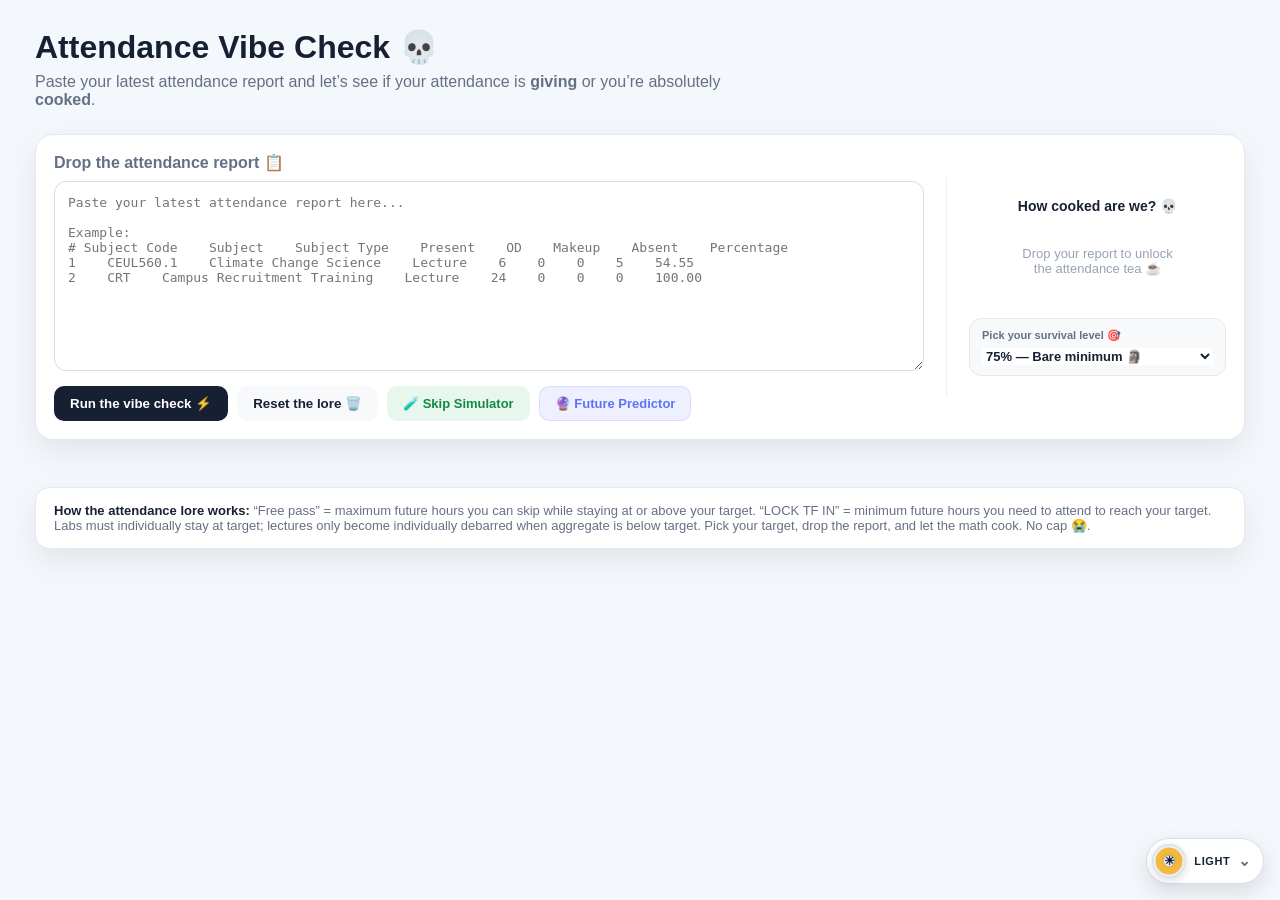
==== index.html @ 1cc97d79 "Change subject type from Lab to Lecture for CRT" ====
<!doctype html>
<html lang="en">
 <head>
  <meta charset="UTF-8">
  <meta name="viewport" content="width=device-width, initial-scale=1.0">
  <title>Attendance Vibe Check</title>
  <link rel="icon" type="image/png" href="icon-512.png">
  <link rel="apple-touch-icon" href="icon-512.png">
  <link rel="manifest" href="manifest.json">
  <meta name="theme-color" content="#f4f7fb">
  <script>!function(){try{var t=localStorage.getItem("attendanceVibeTheme");if(t==="night")t="dark";if(!["light","dark","iron-man","captain-america","thanos"].includes(t))t=null}catch(e){}document.documentElement.dataset.theme=t||((matchMedia&&matchMedia("(prefers-color-scheme: dark)").matches)?"dark":"light");document.documentElement.classList.add("theme-booting")}();</script>
  <style>
    *{box-sizing:border-box}
    body{
        margin:0;
        font-family:Inter,Segoe UI,Arial,sans-serif;
        background:#f4f7fb;
        color:#172033;
    }
    .container{max-width:1250px;margin:auto;padding:28px 20px 45px}
    .header{
        display:flex;justify-content:space-between;align-items:flex-end;
        gap:20px;margin-bottom:25px;flex-wrap:wrap
    }
    h1{margin:0;font-size:32px}
    .subtitle{margin:7px 0 0;color:#667085;max-width:720px}
    .summary{display:flex;gap:12px;flex-wrap:wrap}
    .stat{
        background:white;border:1px solid #e4e9f0;border-radius:14px;
        padding:13px 17px;min-width:145px;box-shadow:0 3px 12px rgba(16,24,40,.05)
    }
    .stat span{display:block;color:#667085;font-size:12px}
    .stat strong{font-size:21px}
    .input-panel{
        background:white;border:1px solid #e4e9f0;border-radius:18px;
        padding:18px;margin-bottom:22px;box-shadow:0 5px 18px rgba(16,24,40,.06)
    }
    .input-layout{
        display:grid;grid-template-columns:minmax(0,1fr) 280px;
        gap:22px;align-items:center
    }
    .aggregate{
        min-height:220px;display:flex;flex-direction:column;
        align-items:center;justify-content:center;border-left:1px solid #edf0f3;
        padding-left:22px
    }
    .aggregate-title{font-size:14px;font-weight:700;margin-bottom:12px}
    .aggregate-donut{
        width:145px;height:145px;border-radius:50%;position:relative;
        background:conic-gradient(#22a85a var(--aggregate-pct),#e9edf2 0);
        display:flex;align-items:center;justify-content:center
    }
    .aggregate-donut:after{
        content:"";position:absolute;inset:18px;background:white;border-radius:50%
    }
    .aggregate-value{position:relative;z-index:2;font-size:25px;font-weight:800}
    .aggregate-sub{margin-top:10px;color:#667085;font-size:12px;text-align:center}
    .aggregate-action{
        margin-top:12px;padding:10px 14px;border-radius:11px;
        text-align:center;font-size:13px;font-weight:700
    }
    .aggregate-action.safe{background:#e8f7ee;color:#138a45}
    .aggregate-action.danger{background:#fdecec;color:#c62828}
    .aggregate-empty{color:#98a2b3;font-size:13px;text-align:center;padding:20px}
    .target-box{width:100%;margin-top:12px;padding:10px 12px;background:#f7f9fb;border:1px solid #e4e9f0;border-radius:12px}
    .target-label{font-size:11px;color:#667085;font-weight:700;display:block;margin-bottom:5px}
    .target-select{width:100%;border:0;background:transparent;color:#172033;font:700 13px Inter,Segoe UI,Arial,sans-serif;outline:none;cursor:pointer}
    .custom-target{display:none;margin-top:7px;width:100%;padding:8px;border:1px solid #d7dde6;border-radius:8px}
    .roast{margin-top:10px;padding:10px 12px;border-radius:11px;background:#172033;color:white;font-size:12px;font-weight:700;line-height:1.35;text-align:center}
    .subject-roast{margin-top:8px;font-size:11px;color:#667085;line-height:1.3;min-height:29px}
 
    .input-panel label{display:block;margin-bottom:9px}
    textarea{
        width:100%;min-height:190px;resize:vertical;border:1px solid #d7dde6;
        border-radius:12px;padding:13px;font:13px Consolas,monospace;
        color:#172033;background:#fbfcfe;outline:none
    }
    textarea:focus{border-color:#6b8afd;box-shadow:0 0 0 3px rgba(107,138,253,.12)}
    .input-actions{display:flex;gap:9px;margin-top:11px}
    button{
        border:0;border-radius:10px;padding:10px 16px;background:#172033;
        color:white;font-weight:700;cursor:pointer
    }
    button:hover{opacity:.9}
    button.secondary{background:#eef1f5;color:#344054}
    .skip-link{
        display:inline-flex;align-items:center;justify-content:center;
        border-radius:10px;padding:10px 16px;background:#e8f7ee;color:#138a45;
        font-weight:700;text-decoration:none;font-size:13px
    }
    .skip-link:hover{background:#d9f1e3}
    .predictor-link{background:#eef0ff;color:#4c55a8}
    .predictor-link:hover{background:#e3e6ff}
    .error{color:#c62828;font-size:13px;margin-top:9px;display:none}
    .cards{
        display:grid;
        grid-template-columns:repeat(auto-fit,minmax(340px,1fr));
        gap:18px;
        align-items:stretch
    }
    .card{
        background:white;border:1px solid #e4e9f0;border-radius:18px;
        padding:20px;box-shadow:0 5px 18px rgba(16,24,40,.06);
        display:grid;
        grid-template-rows:150px 220px auto;
        min-height:425px;
        overflow:hidden
    }
    .top{
        display:grid;
        grid-template-columns:minmax(0,1fr) auto;
        align-items:start;
        gap:10px;
        min-width:0;
        overflow:hidden
    }
    .top > div:first-child{min-width:0}
    .code{font-size:12px;color:#667085;font-weight:700}
    .name{
        font-size:17px;font-weight:700;margin-top:4px;line-height:1.3;
        height:88px;
        overflow:hidden;
        display:-webkit-box;
        -webkit-line-clamp:4;
        -webkit-box-orient:vertical
    }
    .type{font-size:12px;color:#667085;margin-top:5px}
    .badge{
        letter-spacing:.1px;height:max-content;padding:6px 9px;border-radius:999px;
        font-size:12px;font-weight:700;white-space:nowrap
    }
    .safe{background:#e8f7ee;color:#138a45}
    .danger{background:#fdecec;color:#c62828}
    .chart-row{
        display:grid;
        grid-template-columns:140px minmax(0,1fr);
        align-items:center;
        gap:18px;
        margin:0;
        height:220px;
        border-top:1px solid #edf0f3;
        border-bottom:1px solid #edf0f3;
        overflow:hidden
    }
    .donut{
        width:136px;height:136px;border-radius:50%;
        position:relative;flex:none;
        background:conic-gradient(var(--chart-color) var(--pct),#e9edf2 0)
    }
    .donut:after{
        content:"";position:absolute;inset:16px;background:white;border-radius:50%
    }
    .donut-text{
        position:absolute;inset:0;
        display:flex;align-items:center;justify-content:center;
        z-index:2;
        font-size:17px;
        font-weight:800;
        white-space:nowrap;
        letter-spacing:-.4px;
        line-height:1
    }
    .metrics{
        min-width:0;
        width:100%
    }
    .metric{
        display:flex;
        justify-content:space-between;
        align-items:center;
        gap:8px;
        margin:8px 0;
        font-size:13px
    }
    .metric span{
        color:#667085;
        white-space:nowrap
    }
    .metric b{white-space:nowrap}
    .progress{
        height:8px;background:#edf0f3;border-radius:20px;
        overflow:hidden;margin-top:11px
    }
    .progress > div{height:100%;background:#22a85a;border-radius:20px}
    .danger-bar .progress > div{background:#e5484d}
    .subject-roast{
        margin-top:8px;font-size:11px;color:#667085;
        line-height:1.3;min-height:29px
    }
    .action{
        padding-top:15px;
        display:grid;grid-template-columns:1fr 1fr;gap:10px
    }
    .action-box{
        padding:11px;border-radius:12px;background:#f7f9fb;min-width:0;
        min-height:67px
    }
    .action-box small{
        display:block;color:#667085;font-size:11px;
        margin-bottom:4px;line-height:1.25
    }
    .action-box strong{font-size:16px}
    .miss{color:#138a45}.catch{color:#c62828}
    .legend{
        margin-top:25px;padding:15px 18px;background:white;border:1px solid #e4e9f0;
        border-radius:14px;color:#667085;font-size:13px
    }
    .legend b{color:#172033}
    @media(max-width:700px){
        .input-layout{grid-template-columns:1fr}
        .aggregate{border-left:0;border-top:1px solid #edf0f3;padding:18px 0 0}
    }
    @media(max-width:600px){
        .container{padding:20px 13px 35px}
        h1{font-size:26px}
        .summary{width:100%}.stat{flex:1;min-width:110px}
    }
 </style>
  <link rel="stylesheet" href="theme.css">
 </head>
 <body>
  <div class="container">
   <div class="header">
    <div>
     <h1>Attendance Vibe Check 💀</h1>
     <p class="subtitle">Paste your latest attendance report and let’s see if your attendance is <b>giving</b> or you’re absolutely <b>cooked</b>.</p>
    </div>
    <div class="summary" id="summary"></div>
   </div>
   <section class="input-panel">
    <div class="input-layout">
     <div>
      <label for="report"><b>Drop the attendance report 📋</b></label> <textarea id="report" placeholder="Paste your latest attendance report here...
 
Example:
# Subject Code    Subject    Subject Type    Present    OD    Makeup    Absent    Percentage
1    CEUL560.1    Climate Change Science    Lecture    6    0    0    5    54.55
2    CRT    Campus Recruitment Training    Lecture    24    0    0    0    100.00"></textarea>
      <div class="input-actions">
       <button onclick="parseReport()">Run the vibe check ⚡</button>
       <button class="secondary" onclick="clearReport()">Reset the lore 🗑️</button>
       <a href="skip_simulator.html" class="skip-link">🧪 Skip Simulator</a> <a href="future_predictor.html?v=3" class="skip-link predictor-link">🔮 Future Predictor</a>
      </div>
      <div id="error" class="error"></div>
     </div>
     <div class="aggregate">
      <div class="aggregate-title">How cooked are we? 💀</div>
      <div id="aggregateChart">
       <div class="aggregate-empty">
        Drop your report to unlock
        <br>
        the attendance tea ☕
       </div>
      </div>
      <div id="aggregateSub" class="aggregate-sub"></div>
      <div class="target-box">
       <span class="target-label">Pick your survival level 🎯</span> <select id="targetSelect" class="target-select" onchange="render()"> <option value="75">75% — Bare minimum 🗿</option> <option value="80">80% — Playing it safe 😮‍💨</option> <option value="85">85% — Attendance merchant</option> <option value="90">90% — Teacher's favourite 💀</option> <option value="95">95% — Touch grass bro</option> <option value="100">100% — Bro IS the timetable</option> <option value="custom">Custom — I'm built different</option> </select> <input id="customTarget" class="custom-target" type="number" min="1" max="100" step="0.5" placeholder="Custom target %" oninput="render()">
      </div>
      <div id="aggregateRoast"></div>
     </div>
    </div>
   </section>
   <div class="cards" id="cards"></div>
   <div class="legend">
    <b>How the attendance lore works:</b> “Free pass” = maximum future hours you can skip while staying at or above your target. “LOCK TF IN” = minimum future hours you need to attend to reach your target. Labs must individually stay at target; lectures only become individually debarred when aggregate is below target. Pick your target, drop the report, and let the math cook. No cap 😭.
   </div>
  </div>
  <script src="theme.js"></script>
  <script>
let subjects = [];
const savedTarget=localStorage.getItem("attendanceVibeTarget");
if(savedTarget){
    const targetSelect=document.getElementById("targetSelect");
    if(targetSelect){
        const option=[...targetSelect.options].find(o=>o.value===savedTarget);
        if(option) targetSelect.value=savedTarget;
    }
}
 
function parseReport(){
    const raw=document.getElementById("report").value.trim();
    const error=document.getElementById("error");
 
    if(!raw){
        error.textContent="Bro, paste the report first 😭";
        error.style.display="block";
        return;
    }
 
    const lines=raw.split(/\r?\n/).filter(line=>line.trim());
    const parsed=[];
 
    for(const line of lines){
        if(/subject code|percentage|attendance report/i.test(line)) continue;
 
        // Handles tabs, multiple spaces, and table text copied from a webpage.
        let parts=line.includes("\t")
            ? line.split("\t").map(x=>x.trim()).filter(Boolean)
            : line.split(/\s{2,}/).map(x=>x.trim()).filter(Boolean);
 
        // Fallback for reports copied with single spaces:
        // identify the numeric tail: Present, OD, Makeup, Absent, Percentage.
        const nums=line.match(/(\d+)\s+(\d+)\s+(\d+)\s+(\d+)\s+(\d+(?:\.\d+)?)(?:\s*)$/);
 
        if(nums){
            const idx=nums.index;
            const prefix=line.slice(0,idx).trim();
            const number=prefix.match(/^(\d+)\s+/);
            if(!number) continue;
 
            let fields=prefix.slice(number[0].length).trim().split(/\s{2,}/).filter(Boolean);
 
            // If spacing was lost, use known subject-code pattern to split.
            if(fields.length<3){
                const m=prefix.slice(number[0].length).match(/^(\S+)\s+(.+?)\s+(Lecture|Lab)\s*$/i);
                if(!m) continue;
                fields=[m[1],m[2],m[3]];
            }
 
            if(fields.length>=3){
                parsed.push({
                    code:fields[0],
                    name:fields[1],
                    type:fields[2],
                    present:Number(nums[1]),
                    od:Number(nums[2]),
                    makeup:Number(nums[3]),
                    absent:Number(nums[4])
                });
                continue;
            }
        }
 
        // Standard tab-separated row.
        if(parts.length>=8 && /^\d+$/.test(parts[0])){
            parsed.push({
                code:parts[1],
                name:parts[2],
                type:parts[3],
                present:Number(parts[4])||0,
                od:Number(parts[5])||0,
                makeup:Number(parts[6])||0,
                absent:Number(parts[7])||0
            });
        }
    }
 
    if(!parsed.length){
        error.textContent="Couldn’t read that report 💀. Paste the full table with Subject Code, Present, OD, Makeup, Absent and Percentage.";
        error.style.display="block";
        return;
    }
 
    subjects=parsed;
    error.style.display="none";
    localStorage.setItem("attendanceVibeSubjects",JSON.stringify(subjects));
    render();
}
 
function clearReport(){
    document.getElementById("report").value="";
    document.getElementById("error").style.display="none";
    subjects=[];
    document.getElementById("cards").innerHTML="";
    document.getElementById("summary").innerHTML="";
    document.getElementById("aggregateChart").innerHTML='<div class="aggregate-empty">Drop your report to unlock<br>the attendance tea ☕</div>';
    document.getElementById("aggregateSub").textContent="";
    document.getElementById("aggregateRoast").innerHTML="";
}
 
function getTarget(){
    const select=document.getElementById("targetSelect");
    if(!select) return 75;
    if(select.value==="custom"){
        const value=Number(document.getElementById("customTarget")?.value);
        return value>0&&value<=100?value:75;
    }
    return Number(select.value);
}
 
function isLab(s){return /lab/i.test(s.type);}
function isDebarred(s,overall){
    const pct=getStats(s).pct;
    const target=getTarget();
    return isLab(s) ? pct<target : (overall<target && pct<target);
}
function getStats(s){
    const attended=s.present+s.od+s.makeup;
    const total=s.present+s.od+s.absent;
    const pct=total?attended/total*100:0;
    const target=getTarget();
    const ratio=target/100;
 
    const canMiss=Math.max(0,Math.floor(attended/ratio-total+1e-9));
    const needAttend=pct>=target?0:Math.ceil((ratio*total-attended)/(1-ratio)-1e-9);
 
    return {attended,total,pct,canMiss,needAttend,target};
}
 
const ROASTS={
    perfect:[
        "WHO ARE YOU 😭 Bro IS the timetable.",
        "100%. Bro has apparently moved into the classroom 💀",
        "Attendance so clean it's suspicious 🗿",
        "Bro attends classes like rent is due 😭"
    ],
    excellent:[
        "Attendance looking illegally good 💀",
        "Bro is farming attendance. Don't get too confident 😮‍💨",
        "This is getting teacher's-favourite suspicious 👀",
        "Bro really said attendance comes first 😭"
    ],
    good:[
        "Attendance merchant spotted 🫡",
        "You're chilling. Don't fumble the bag 😮‍💨",
        "We got breathing room. Please don't waste it 💀",
        "Lowkey cooking. Keep it together 🗿"
    ],
    safe:[
        "Bare minimum secured 🗿 Don't test your luck.",
        "75% gang has entered the chat 😭",
        "Technically surviving. We take those 😮‍💨",
        "You're alive. That's what matters 💀"
    ],
    danger:[
        "LOCK. TF. IN. 🔒🫡 You're one bad week from cooked.",
        "Bro is walking the attendance tightrope 😭",
        "One more L and it's over 💀",
        "The 75% committee is watching you 👀"
    ],
    bad:[
        "Bro attends classes in spirit only 💀",
        "At this point you're on a long-distance relationship with the classroom 😭",
        "Attendance has officially entered the danger zone 🚨",
        "Academic comeback loading... maybe 🫠"
    ],
    cooked:[
        "This attendance has LEFT THE CHAT 😭",
        "Bro is collecting absences like achievements 💀",
        "The classroom hasn't seen you in ages 😭",
        "Attendance status: cooked beyond repair 🫠"
    ]
};
 
function randomFrom(list){
    return list[Math.floor(Math.random()*list.length)];
}
 
function getRoast(pct,target,overall,lab=false){
    if(lab && pct<target) return randomFrom([
        "LAB SHORTAGE ALERT 🚨 You're actually cooked.",
        "Bro the lab attendance police are outside 💀",
        "Lab below target = instant academic jump scare 😭"
    ]);
    if(overall<target && pct<target) return randomFrom([
        "Aggregate is cooked, and this subject is caught in the crossfire 💀",
        "Overall below target. This subject is NOT getting a free pass 😭",
        "The aggregate said no and took this subject down with it 🫠"
    ]);
    if(pct>=100) return randomFrom(ROASTS.perfect);
    if(pct>=95) return randomFrom(ROASTS.excellent);
    if(pct>=85) return randomFrom(ROASTS.good);
    if(pct>=target) return randomFrom(ROASTS.safe);
    if(pct>=70) return randomFrom(ROASTS.danger);
    if(pct>=60) return randomFrom(ROASTS.bad);
    return randomFrom(ROASTS.cooked);
}
 
function subjectRoast(s,pct){
    const name=s.name.toLowerCase();
    if(pct>=100){
        if(name.includes("machine learning")) return randomFrom([
            "Machine learned how to attend 😭",
            "Bro trained the attendance model to 100% 💀"
        ]);
        if(name.includes("algorithm")||name.includes("daa")) return randomFrom([
            "Solved attendance before solving DAA 🗿",
            "Algorithm for attendance: show up. Bro mastered it 😭"
        ]);
        if(name.includes("devops")) return randomFrom([
            "Attendance deployed successfully 🚀",
            "CI/CD pipeline for showing up is undefeated 💀"
        ]);
        return randomFrom([
            "Bro lives in the classroom 💀",
            "Perfect attendance. Who even are you 😭"
        ]);
    }
    if(pct<60){
        if(name.includes("climate")) return randomFrom([
            "Climate changed. Your attendance did too 💀",
            "The climate is changing and so is your eligibility 😭"
        ]);
        return randomFrom([
            "Bro is attending this subject through telepathy 😭",
            "This subject has forgotten what you look like 💀"
        ]);
    }
    if(pct<75) return randomFrom([
        "The 75% committee is looking for you 👀",
        "Bro is speedrunning the shortage list 💀",
        "LOCK IN BEFORE THE ERP LOCKS YOU OUT 😭"
    ]);
    return randomFrom([
        "We're surviving. Barely, but we're surviving 😮‍💨",
        "Still alive. Don't get brave now 💀",
        "Attendance is giving 'one more absence and we're done' 😭"
    ]);
}
 
function card(s,overall){
    const x=getStats(s),target=x.target,lab=isLab(s);
    const debarred=isDebarred(s,overall),below=x.pct<target;
 
    let badge=debarred?"DEBARRED 💀":(below&&!lab?"Below target, still safe 😮‍💨":"W • You're chilling 😮‍💨");
 
    return `
    <article class="card ${debarred?"danger-bar":""}">
        <div class="top">
            <div><div class="code">${s.code}</div><div class="name">${s.name}</div><div class="type">${s.type}</div></div>
            <div class="badge ${debarred?"danger":"safe"}">${badge}</div>
        </div>
        <div class="chart-row">
            <div class="donut" style="--pct:${Math.min(x.pct,100)}%;--chart-color:${debarred?"#e5484d":"#22a85a"}">
                <div class="donut-text">${x.pct.toFixed(2)}%</div>
            </div>
            <div class="metrics">
                <div class="metric"><span>Actually showed up</span><b>${x.attended} hr</b></div>
                <div class="metric"><span>Bro was NOT there</span><b>${s.absent} hr</b></div>
                <div class="metric"><span>Total hours</span><b>${x.total} hr</b></div>
                <div class="progress"><div style="width:${Math.min(x.pct,100)}%"></div></div>
                <div class="subject-roast">${getRoast(x.pct,target,overall,lab)}</div>
            </div>
        </div>
        <div class="action">
            ${x.pct>=target?`
            <div class="action-box"><small>Free passes 🗿💦</small><strong class="miss">${x.canMiss} ${x.canMiss===1?"hour":"hours"}</strong></div>
            <div class="action-box"><small>${lab?"Lab target":"Target"}: ${target}%</small><strong class="miss">${(x.pct-target).toFixed(2)}%</strong></div>
            `:`
            <div class="action-box"><small>${lab||overall<target?"LOCK TF IN 🔒🫡":"Below target, but safe 😮‍💨"}</small>
            <strong class="${lab||overall<target?"catch":"miss"}">${lab||overall<target?x.needAttend+" "+(x.needAttend===1?"hour":"hours"):"No mandatory recovery"}</strong></div>
            <div class="action-box"><small>${lab?"Lab rule 🚨":"Aggregate rule"}</small><strong class="${debarred?"catch":"miss"}">${debarred?"DEBARRED":"Not debarred"}</strong></div>
            `}
        </div>
    </article>`;
}
 
function render(){
    const select=document.getElementById("targetSelect"),custom=document.getElementById("customTarget");
    if(select&&custom) custom.style.display=select.value==="custom"?"block":"none";
    if(!subjects.length){
        document.getElementById("cards").innerHTML="";
        document.getElementById("summary").innerHTML="";
        document.getElementById("aggregateChart").innerHTML='<div class="aggregate-empty">Drop your report to unlock<br>the attendance tea ☕</div>';
        document.getElementById("aggregateSub").textContent="";
        document.getElementById("aggregateRoast").innerHTML="";
        return;
    }
 
    const totalAttended=subjects.reduce((a,s)=>a+getStats(s).attended,0);
    const totalHours=subjects.reduce((a,s)=>a+getStats(s).total,0);
    const overall=totalHours?totalAttended/totalHours*100:0;
    const target=getTarget();
 
    document.getElementById("cards").innerHTML=subjects.map(s=>card(s,overall)).join("");
 
    const color=overall>=target?"#22a85a":"#e5484d";
    document.getElementById("aggregateChart").innerHTML=`<div class="aggregate-donut" style="--aggregate-pct:${Math.min(overall,100)}%;background:conic-gradient(${color} var(--aggregate-pct),#e9edf2 0)"><div class="aggregate-value">${overall.toFixed(2)}%</div></div>`;
    document.getElementById("aggregateSub").textContent=`${totalAttended} / ${totalHours} hours attended · target ${target}%`;
 
    const ratio=target/100;
    const need=overall<target?Math.ceil((ratio*totalHours-totalAttended)/(1-ratio)-1e-9):0;
    const canMiss=overall>=target?Math.max(0,Math.floor(totalAttended/ratio-totalHours+1e-9)):0;
    document.getElementById("aggregateRoast").innerHTML=`<div class="roast">${getRoast(overall,target,overall,false)}</div><div class="aggregate-action ${overall>=target?"safe":"danger"}">${overall>=target?`Free pass unlocked 🗿💦 — you can miss <b>${canMiss} ${canMiss===1?"hour":"hours"}</b> and stay ${target}%+`:`LOCK TF IN 🔒🫡 — attend <b>${need} ${need===1?"hour":"hours"}</b> to hit ${target}%`}</div>`;
 
    const safeSubjects=subjects.filter(s=>!isDebarred(s,overall)).length;
    document.getElementById("summary").innerHTML=`<div class="stat"><span>How cooked are we?</span><strong>${overall.toFixed(2)}%</strong></div><div class="stat"><span>Subjects safe</span><strong>${safeSubjects}/${subjects.length}</strong></div><div class="stat"><span>Total hours</span><strong>${totalHours}</strong></div>`;
 
    localStorage.setItem("attendanceVibeSubjects",JSON.stringify(subjects));
    localStorage.setItem("attendanceVibeTarget",String(target));
}
 
render();
</script>
 </body>
</html>
---- theme.css ----
/* Theme tokens and visual overrides. The page-specific CSS remains responsible for layout. */
:root {
  --avc-bg: #f4f7fb;
  --avc-surface: #ffffff;
  --avc-surface-alt: #f7f9fb;
  --avc-text: #172033;
  --avc-muted: #667085;
  --avc-faint: #98a2b3;
  --avc-border: #e4e9f0;
  --avc-border-strong: #d7dde6;
  --avc-line: #edf0f3;
  --avc-primary: #172033;
  --avc-accent: #5b75f6;
  --avc-accent-soft: #eef0ff;
  --avc-safe: #138a45;
  --avc-safe-bg: #e8f7ee;
  --avc-danger: #c62828;
  --avc-danger-bg: #fdecec;
  --avc-warning: #956b00;
  --avc-warning-bg: #fff5d9;
  --avc-track: #e9edf2;
  --avc-shadow: 0 12px 32px rgba(16, 24, 40, 0.08);
  --avc-glow: rgba(91, 117, 246, 0.16);
}
html[data-theme="dark"] {
  --avc-bg: #0b1020;
  --avc-surface: #121a2b;
  --avc-surface-alt: #182237;
  --avc-text: #ecf3ff;
  --avc-muted: #aebbd1;
  --avc-faint: #7f8ba0;
  --avc-border: #28364e;
  --avc-border-strong: #3a4a64;
  --avc-line: #243149;
  --avc-primary: #dbe8ff;
  --avc-accent: #83a8ff;
  --avc-accent-soft: #1b2a4a;
  --avc-safe: #62d997;
  --avc-safe-bg: #133b2a;
  --avc-danger: #ff9298;
  --avc-danger-bg: #481f29;
  --avc-warning: #ffd37b;
  --avc-warning-bg: #493915;
  --avc-track: #2a3750;
  --avc-shadow: 0 18px 44px rgba(0, 0, 0, 0.28);
  --avc-glow: rgba(131, 168, 255, 0.22);
  --avc-decor: rgba(131, 168, 255, 0.1);
}
html[data-theme="iron-man"] {
  --avc-bg: #0c1116;
  --avc-surface: #151c22;
  --avc-surface-alt: #1e272e;
  --avc-text: #f2f5f6;
  --avc-muted: #a7b2b9;
  --avc-faint: #738089;
  --avc-border: #3b454b;
  --avc-border-strong: #667177;
  --avc-line: #2b353b;
  --avc-primary: #d93834;
  --avc-accent: #58ddf5;
  --avc-accent-soft: #172f39;
  --avc-safe: #74e5b8;
  --avc-safe-bg: #123d35;
  --avc-danger: #ff928c;
  --avc-danger-bg: #512526;
  --avc-warning: #f4c46a;
  --avc-warning-bg: #493817;
  --avc-track: #344147;
  --avc-shadow:
    0 16px 38px rgba(0, 0, 0, 0.42), 0 0 0 1px rgba(88, 221, 245, 0.05);
  --avc-glow: rgba(88, 221, 245, 0.28);
  --avc-decor: rgba(88, 221, 245, 0.13);
}
html[data-theme="spider-man"] {
  --avc-bg: #07152c;
  --avc-surface: #0e213f;
  --avc-surface-alt: #142d52;
  --avc-text: #f4f8ff;
  --avc-muted: #b3c5e0;
  --avc-faint: #7893b8;
  --avc-border: #2b5081;
  --avc-border-strong: #4b76ac;
  --avc-line: #24456f;
  --avc-primary: #d7283f;
  --avc-accent: #38a8ff;
  --avc-accent-soft: #152f58;
  --avc-safe: #70dfb0;
  --avc-safe-bg: #123f3a;
  --avc-danger: #ff9ca8;
  --avc-danger-bg: #542331;
  --avc-warning: #ffd376;
  --avc-warning-bg: #51401c;
  --avc-track: #294c78;
  --avc-shadow: 0 15px 36px rgba(0, 4, 18, 0.46);
  --avc-glow: rgba(56, 168, 255, 0.29);
  --avc-decor: rgba(215, 40, 63, 0.16);
}
html[data-theme="hulk"] {
  --avc-bg: #16121d;
  --avc-surface: #24202c;
  --avc-surface-alt: #312a3b;
  --avc-text: #f5f7ef;
  --avc-muted: #c4cbb8;
  --avc-faint: #8b967d;
  --avc-border: #596142;
  --avc-border-strong: #82905c;
  --avc-line: #414936;
  --avc-primary: #9de23c;
  --avc-accent: #c566f1;
  --avc-accent-soft: #303d20;
  --avc-safe: #b8eb5d;
  --avc-safe-bg: #2c4720;
  --avc-danger: #ff9cb1;
  --avc-danger-bg: #572938;
  --avc-warning: #ffd168;
  --avc-warning-bg: #55411d;
  --avc-track: #4a5338;
  --avc-shadow: 0 19px 0 rgba(5, 6, 4, 0.24), 0 25px 45px rgba(0, 0, 0, 0.43);
  --avc-glow: rgba(157, 226, 60, 0.3);
  --avc-decor: rgba(157, 226, 60, 0.12);
}
html[data-theme="thor"] {
  --avc-bg: #08162f;
  --avc-surface: #10264a;
  --avc-surface-alt: #18345f;
  --avc-text: #eff8ff;
  --avc-muted: #b1c9e5;
  --avc-faint: #7899c2;
  --avc-border: #426a9e;
  --avc-border-strong: #7199cd;
  --avc-line: #315988;
  --avc-primary: #d6e3ef;
  --avc-accent: #63c9ff;
  --avc-accent-soft: #173b6c;
  --avc-safe: #78e8cd;
  --avc-safe-bg: #104844;
  --avc-danger: #ff9fb2;
  --avc-danger-bg: #522840;
  --avc-warning: #f7d572;
  --avc-warning-bg: #51431d;
  --avc-track: #345c8c;
  --avc-shadow:
    0 15px 40px rgba(0, 9, 27, 0.46), 0 0 22px rgba(99, 201, 255, 0.08);
  --avc-glow: rgba(99, 201, 255, 0.34);
  --avc-decor: rgba(143, 205, 255, 0.14);
}
html[data-theme="captain-america"] {
  --cap-red: #d01025;
  --cap-red-dark: #8b0000;
  --cap-white: #e6e8ed;
  --cap-navy: #0d1b3a;
  --cap-navy-dark: #050b1a;
  --cap-silver: #c0c0c0;
  --cap-silver-light: #f8f9fa;
  --cap-energy: #00f0ff;
  --avc-bg: var(--cap-navy-dark);
  --avc-surface: #112940;
  --avc-surface-alt: #193753;
  --avc-text: #f5f8fb;
  --avc-muted: #b6c7d7;
  --avc-faint: #8198ac;
  --avc-border: #426582;
  --avc-border-strong: #6e91ad;
  --avc-line: #365873;
  --avc-primary: var(--cap-red);
  --avc-accent: var(--cap-energy);
  --avc-accent-soft: #243f5a;
  --avc-safe: #7ad9ba;
  --avc-safe-bg: #153f3a;
  --avc-danger: #ff9ba3;
  --avc-danger-bg: #552832;
  --avc-warning: #f4cf70;
  --avc-warning-bg: #51431e;
  --avc-track: #3b607d;
  --avc-shadow: 0 16px 38px rgba(0, 0, 0, 0.4);
  --avc-glow: rgba(0, 240, 255, 0.22);
  --avc-decor: rgba(208, 16, 37, 0.14);
}
html[data-theme="thanos"] {
  --avc-bg: #110d1c;
  --avc-surface: #211734;
  --avc-surface-alt: #302248;
  --avc-text: #fbf4ff;
  --avc-muted: #d2bee5;
  --avc-faint: #a18ab9;
  --avc-border: #674a86;
  --avc-border-strong: #9270b5;
  --avc-line: #51376f;
  --avc-primary: #c79a3e;
  --avc-accent: #ba71f4;
  --avc-accent-soft: #3b2457;
  --avc-safe: #8be2c4;
  --avc-safe-bg: #19463e;
  --avc-danger: #ff9ec6;
  --avc-danger-bg: #59223f;
  --avc-warning: #f3d86f;
  --avc-warning-bg: #54441a;
  --avc-track: #5a4177;
  --avc-shadow:
    0 20px 52px rgba(0, 0, 0, 0.52), 0 0 30px rgba(186, 113, 244, 0.1);
  --avc-glow: rgba(186, 113, 244, 0.34);
  --avc-decor: rgba(199, 154, 62, 0.14);
}
/* =========================================================
   THANOS — COSMIC DESIGN TOKENS
   ========================================================= */

html[data-theme="thanos"] {
  --thanos-space: #07050e;
  --thanos-violet: #1a0b2e;
  --thanos-purple: #3b1566;
  --thanos-gold: #c5a059;

  --thanos-power: #a020f0;
  --thanos-blue: #00bfff;
  --thanos-red: #ff2400;
  --thanos-yellow: #ffd700;
  --thanos-green: #00ff7f;
  --thanos-orange: #ff7f00;

  --thanos-white: #ffffff;
  --thanos-glow: rgba(186, 113, 244, 0.35);
  --thanos-gold-glow: rgba(197, 160, 89, 0.28);
}
html[data-theme="ultron"] {
  --avc-bg: #111316;
  --avc-surface: #1a1e22;
  --avc-surface-alt: #252b30;
  --avc-text: #eef1f2;
  --avc-muted: #bdc6c8;
  --avc-faint: #849093;
  --avc-border: #4b5659;
  --avc-border-strong: #778286;
  --avc-line: #364044;
  --avc-primary: #b72e36;
  --avc-accent: #cdd4d5;
  --avc-accent-soft: #30393d;
  --avc-safe: #8fd6bb;
  --avc-safe-bg: #193a32;
  --avc-danger: #ff9ea2;
  --avc-danger-bg: #54282c;
  --avc-warning: #e5ca78;
  --avc-warning-bg: #4a4122;
  --avc-track: #424c50;
  --avc-shadow: 0 17px 42px rgba(0, 0, 0, 0.52);
  --avc-glow: rgba(183, 46, 54, 0.32);
  --avc-decor: rgba(205, 212, 213, 0.09);
}

html,
body {
  min-height: 100%;
}
body {
  background: var(--avc-bg) !important;
  color: var(--avc-text) !important;
  transition:
    background-color 0.28s ease,
    color 0.22s ease;
}
.panel,
.input-panel,
.card,
.stat,
.legend {
  background: var(--avc-surface) !important;
  border-color: var(--avc-border) !important;
  box-shadow: var(--avc-shadow) !important;
}
.stat,
.action-box,
.target-box,
.holiday-box {
  background: var(--avc-surface-alt) !important;
  border-color: var(--avc-border) !important;
}
.subtitle,
.back,
.code,
.type,
.metric span,
.detail,
.note,
label,
.section-sub,
.legend,
.aggregate-sub,
.subject-roast,
.stat span,
.stat small,
.action-box small,
.target-label,
.selected-date span:last-child {
  color: var(--avc-muted) !important;
}
.weekdays div,
.footer-note,
.aggregate-empty,
.empty {
  color: var(--avc-faint) !important;
}
textarea,
select,
input,
.month-buttons button,
.day,
.calendar .day {
  background: var(--avc-surface) !important;
  color: var(--avc-text) !important;
  border-color: var(--avc-border-strong) !important;
}
textarea:focus,
select:focus,
input:focus {
  border-color: var(--avc-accent) !important;
  box-shadow: 0 0 0 3px var(--avc-glow) !important;
}
.input-actions button:not(.secondary),
.panel > button:not(.theme-toggle),
.run {
  background: var(--avc-primary) !important;
  color: var(--avc-surface) !important;
}
button.secondary {
  background: var(--avc-surface-alt) !important;
  color: var(--avc-text) !important;
}
.skip-link {
  background: var(--avc-safe-bg) !important;
  color: var(--avc-safe) !important;
}
.predictor-link {
  background: var(--avc-accent-soft) !important;
  color: var(--avc-accent) !important;
}
.safe,
.result.safe,
.aggregate-action.safe,
.badge.safe {
  background: var(--avc-safe-bg) !important;
  color: var(--avc-safe) !important;
}
.danger,
.result.danger,
.aggregate-action.danger,
.badge.danger {
  background: var(--avc-danger-bg) !important;
  color: var(--avc-danger) !important;
}
.warn {
  background: var(--avc-warning-bg) !important;
  color: var(--avc-warning) !important;
}
.roast {
  background: var(--avc-primary) !important;
  color: var(--avc-surface) !important;
}
.donut:after,
.aggregate-donut:after {
  background: var(--avc-surface) !important;
}
.progress {
  background: var(--avc-track) !important;
}
.chart-row,
.selected-date {
  border-color: var(--avc-line) !important;
}
.calendar .day.disabled,
.day.disabled {
  background: var(--avc-surface-alt) !important;
  color: var(--avc-faint) !important;
}
.calendar .day.disabled span {
  color: var(--avc-faint) !important;
}
.calendar .day.holiday {
  background: var(--avc-warning-bg) !important;
  color: var(--avc-warning) !important;
  border-color: var(--avc-warning) !important;
}
.calendar .day.holiday span {
  color: var(--avc-warning) !important;
}
.calendar .day.exam,
.day.exam {
  background: var(--avc-danger-bg) !important;
  color: var(--avc-danger) !important;
  border-color: var(--avc-danger) !important;
}
.calendar .day.exam span {
  color: var(--avc-danger) !important;
}
.calendar .day.selected,
.calendar .day.selected span,
.day.selected {
  background: var(--avc-primary) !important;
  color: var(--avc-surface) !important;
  border-color: var(--avc-primary) !important;
}

.theme-control {
  position: fixed;
  z-index: 20;
  right: max(16px, env(safe-area-inset-right));
  bottom: max(16px, env(safe-area-inset-bottom));
  font-family:
    Inter,
    Segoe UI,
    Arial,
    sans-serif;
}
.theme-toggle {
  --energy-x: 50%;
  --energy-y: 50%;
  appearance: none;
  display: flex;
  align-items: center;
  gap: 8px;
  min-height: 46px;
  padding: 5px 11px 5px 5px;
  border: 1px solid color-mix(in srgb, var(--avc-accent) 45%, var(--avc-border));
  border-radius: 999px;
  background:
    radial-gradient(
      90px circle at var(--energy-x) var(--energy-y),
      var(--avc-glow),
      transparent 68%
    ),
    color-mix(in srgb, var(--avc-surface) 90%, transparent);
  color: var(--avc-text);
  box-shadow:
    0 14px 34px rgba(0, 0, 0, 0.18),
    0 1px 0 rgba(255, 255, 255, 0.12) inset,
    0 0 0 1px var(--avc-glow);
  backdrop-filter: blur(18px) saturate(1.25);
  -webkit-backdrop-filter: blur(18px) saturate(1.25);
  cursor: pointer;
  font:
    750 11px/1 Inter,
    Segoe UI,
    Arial,
    sans-serif;
  letter-spacing: 0.055em;
  text-transform: uppercase;
  transition:
    transform 0.22s cubic-bezier(0.2, 0.8, 0.2, 1),
    box-shadow 0.22s ease,
    background-color 0.28s ease;
}
.theme-toggle:hover {
  transform: translateY(-2px) scale(1.015);
  box-shadow:
    0 17px 38px rgba(0, 0, 0, 0.22),
    0 0 23px var(--avc-glow);
}
.theme-toggle:active {
  transform: translateY(0) scale(0.97);
}
.theme-toggle[aria-expanded="true"] .theme-toggle__chevron {
  transform: rotate(180deg);
}
.theme-toggle:focus-visible,
.theme-option:focus-visible {
  outline: 2px solid var(--avc-accent);
  outline-offset: 3px;
}
.theme-toggle__core {
  display: grid;
  place-items: center;
  width: 34px;
  height: 34px;
  border-radius: 50%;
  background:
    radial-gradient(
      circle,
      #fff 0 8%,
      var(--avc-accent) 10% 17%,
      transparent 19% 30%,
      var(--avc-accent) 32% 36%,
      transparent 38%
    ),
    var(--avc-primary);
  color: var(--avc-text);
  box-shadow:
    0 0 16px var(--avc-glow),
    0 0 0 1px color-mix(in srgb, var(--avc-accent) 65%, transparent) inset;
}
.theme-toggle__icon {
  font-size: 12px;
  filter: drop-shadow(0 0 3px var(--avc-accent));
  animation: theme-icon-in 0.32s cubic-bezier(0.2, 0.9, 0.2, 1);
}
.theme-toggle__chevron {
  color: var(--avc-muted);
  font-size: 15px;
  line-height: 0;
  transition: transform 0.22s ease;
}
.theme-menu {
  position: absolute;
  right: 0;
  bottom: calc(100% + 12px);
  width: 236px;
  padding: 8px;
  border: 1px solid color-mix(in srgb, var(--avc-border) 82%, var(--avc-accent));
  border-radius: 18px;
  background: color-mix(in srgb, var(--avc-surface) 91%, transparent);
  box-shadow:
    0 22px 52px rgba(0, 0, 0, 0.25),
    0 1px 0 rgba(255, 255, 255, 0.1) inset;
  backdrop-filter: blur(22px) saturate(1.3);
  -webkit-backdrop-filter: blur(22px) saturate(1.3);
  transform-origin: bottom right;
  animation: theme-menu-in 0.2s cubic-bezier(0.2, 0.8, 0.2, 1);
}
.theme-menu[hidden] {
  display: none;
}
.theme-menu__heading {
  padding: 6px 8px 9px;
  color: var(--avc-text);
  font:
    800 11px/1.2 Inter,
    Segoe UI,
    Arial,
    sans-serif;
  letter-spacing: 0.06em;
  text-transform: uppercase;
}
.theme-menu__heading small {
  display: block;
  margin-top: 4px;
  color: var(--avc-muted);
  font-size: 10px;
  font-weight: 600;
  letter-spacing: 0;
  text-transform: none;
}
.theme-option {
  display: flex;
  align-items: center;
  gap: 10px;
  width: 100%;
  padding: 8px;
  border: 0;
  border-radius: 12px;
  background: transparent;
  color: var(--avc-muted);
  cursor: pointer;
  text-align: left;
  font:
    750 12px Inter,
    Segoe UI,
    Arial,
    sans-serif;
  transition:
    background-color 0.16s ease,
    transform 0.16s ease,
    color 0.16s ease;
}
.theme-option:hover {
  background: var(--avc-accent-soft);
  color: var(--avc-text);
  transform: translateX(-2px);
}
.theme-option[aria-checked="true"] {
  background: color-mix(in srgb, var(--avc-accent-soft) 82%, transparent);
  color: var(--avc-text);
}
.theme-option__preview {
  position: relative;
  flex: 0 0 28px;
  width: 28px;
  height: 28px;
  overflow: hidden;
  border: 1px solid rgba(255, 255, 255, 0.28);
  border-radius: 9px;
  box-shadow: 0 3px 9px rgba(0, 0, 0, 0.18) inset;
}
.theme-option__preview i {
  position: absolute;
  width: 15px;
  height: 15px;
  right: -4px;
  bottom: -4px;
  border-radius: 50%;
  background: rgba(255, 255, 255, 0.66);
}
.theme-option__preview--light {
  background: linear-gradient(135deg, #f8fbff 52%, #5b75f6 53%);
}
.theme-option__label {
  flex: 1;
}
.theme-option__label small {
  display: block;
  margin-top: 2px;
  color: var(--avc-muted);
  font-size: 10px;
  font-weight: 600;
}
.theme-option__check {
  opacity: 0;
  color: var(--avc-accent);
  font-size: 13px;
  transform: scale(0.7);
  transition:
    opacity 0.16s ease,
    transform 0.16s ease;
}
.theme-option[aria-checked="true"] .theme-option__check {
  opacity: 1;
  transform: scale(1);
}
.theme-sweep {
  position: fixed;
  z-index: 19;
  left: 0;
  top: 0;
  width: 100vw;
  height: 100vh;
  pointer-events: none;
  clip-path: circle(0 at var(--sweep-x) var(--sweep-y));
  animation: theme-sweep 0.48s cubic-bezier(0.2, 0.75, 0.2, 1) both;
}
.theme-control,
.theme-menu {
  isolation: isolate;
}
@keyframes theme-menu-in {
  from {
    opacity: 0;
    transform: translateY(8px) scale(0.96);
  }
  to {
    opacity: 1;
    transform: none;
  }
}
@keyframes theme-icon-in {
  from {
    opacity: 0;
    transform: rotate(-45deg) scale(0.55);
  }
  to {
    opacity: 1;
    transform: none;
  }
}
@keyframes theme-sweep {
  to {
    clip-path: circle(150vmax at var(--sweep-x) var(--sweep-y));
    opacity: 0;
  }
}

/* MCU universes: same layout, distinctly different environmental systems. */
html[data-theme]:not([data-theme="light"]) body {
  background:
    radial-gradient(900px 520px at 92% -10%, var(--avc-decor), transparent 62%),
    radial-gradient(720px 450px at -12% 104%, var(--avc-glow), transparent 70%),
    var(--avc-bg) !important;
}
html[data-theme]:not([data-theme="light"]) body::before {
  content: "";
  position: fixed;
  z-index: 0;
  inset: 0;
  pointer-events: none;
  opacity: 0.78;
  background-image:
    linear-gradient(
      90deg,
      transparent 49.5%,
      var(--avc-decor) 50%,
      transparent 50.5%
    ),
    linear-gradient(
      0deg,
      transparent 49.5%,
      var(--avc-decor) 50%,
      transparent 50.5%
    );
  background-size: 72px 72px;
  mask-image: linear-gradient(to bottom, black, transparent 72%);
}
html[data-theme]:not([data-theme="light"]) .container {
  position: relative;
  z-index: 1;
}
html[data-theme]:not([data-theme="light"]) .panel,
html[data-theme]:not([data-theme="light"]) .input-panel,
html[data-theme]:not([data-theme="light"]) .card {
  background-image: linear-gradient(
    135deg,
    rgba(255, 255, 255, 0.055),
    transparent 28%
  );
}
html[data-theme]:not([data-theme="light"]) .aggregate-donut,
html[data-theme]:not([data-theme="light"]) .donut {
  filter: drop-shadow(0 0 9px var(--avc-glow));
}
html[data-theme]:not([data-theme="light"]) .progress > div {
  background: linear-gradient(
    90deg,
    var(--avc-primary),
    var(--avc-accent)
  ) !important;
}
html[data-theme]:not([data-theme="light"]) .skip-link,
.predictor-link {
  box-shadow: 0 0 0 1px var(--avc-glow) inset;
}

html[data-theme="iron-man"] body::before {
  background-image:
    linear-gradient(
      90deg,
      transparent 49%,
      rgba(88, 221, 245, 0.13) 50%,
      transparent 51%
    ),
    linear-gradient(
      0deg,
      transparent 49%,
      rgba(217, 56, 52, 0.1) 50%,
      transparent 51%
    );
  background-size: 48px 48px;
  opacity: 0.65;
}
html[data-theme="iron-man"] .panel,
html[data-theme="iron-man"] .input-panel,
html[data-theme="iron-man"] .card {
  border-radius: 7px !important;
  border-color: #536169 !important;
  clip-path: polygon(
    0 0,
    calc(100% - 12px) 0,
    100% 12px,
    100% 100%,
    12px 100%,
    0 calc(100% - 12px)
  );
  box-shadow:
    var(--avc-shadow),
    inset 0 1px 0 rgba(88, 221, 245, 0.13) !important;
}
html[data-theme="iron-man"] .panel,
html[data-theme="iron-man"] .input-panel,
html[data-theme="iron-man"] .card {
  position: relative;
}
html[data-theme="iron-man"] .panel::before,
html[data-theme="iron-man"] .input-panel::before,
html[data-theme="iron-man"] .card::before {
  content: "STARK // ACTIVE";
  display: block;
  position: absolute;
  top: 8px;
  right: 14px;
  color: rgba(88, 221, 245, 0.46);
  font: 700 7px/1 monospace;
  letter-spacing: 0.12em;
  pointer-events: none;
}
html[data-theme="iron-man"] .input-actions button:not(.secondary),
html[data-theme="iron-man"] .panel > button,
html[data-theme="iron-man"] .run {
  background: linear-gradient(135deg, #c3282c, #e06043) !important;
  box-shadow:
    0 0 0 1px rgba(88, 221, 245, 0.32) inset,
    0 0 18px rgba(217, 56, 52, 0.2);
}
html[data-theme="iron-man"] .theme-toggle__core {
  animation: reactor-pulse 2.4s ease-in-out infinite;
}

html[data-theme="spider-man"] body::before {
  background-image:
    repeating-linear-gradient(
      28deg,
      transparent 0 28px,
      rgba(56, 168, 255, 0.14) 29px 30px,
      transparent 31px 58px
    ),
    repeating-linear-gradient(
      -28deg,
      transparent 0 28px,
      rgba(215, 40, 63, 0.12) 29px 30px,
      transparent 31px 58px
    );
  background-size: 92px 92px;
  opacity: 0.52;
}
html[data-theme="spider-man"] .panel,
html[data-theme="spider-man"] .input-panel,
html[data-theme="spider-man"] .card {
  border-color: rgba(73, 118, 172, 0.88) !important;
  box-shadow:
    var(--avc-shadow),
    inset 0 1px 0 rgba(56, 168, 255, 0.16) !important;
}
html[data-theme="spider-man"] .card:hover,
html[data-theme="spider-man"] .skip-link:hover,
html[data-theme="spider-man"] .predictor-link:hover {
  transform: translateY(-3px) rotate(-0.25deg);
  transition: transform 0.2s cubic-bezier(0.2, 0.95, 0.25, 1);
}
html[data-theme="spider-man"] .theme-toggle__core {
  box-shadow:
    0 0 0 2px var(--avc-primary),
    0 0 16px var(--avc-glow);
}

html[data-theme="hulk"] body::before {
  background-image:
    radial-gradient(
      circle at 20% 20%,
      rgba(157, 226, 60, 0.22) 0 1px,
      transparent 2px
    ),
    linear-gradient(
      130deg,
      transparent 48%,
      rgba(197, 102, 241, 0.12) 49%,
      transparent 51%
    );
  background-size:
    24px 24px,
    88px 88px;
  opacity: 0.58;
}
html[data-theme="hulk"] .panel,
html[data-theme="hulk"] .input-panel,
html[data-theme="hulk"] .card {
  border-width: 2px !important;
  border-radius: 10px !important;
  box-shadow:
    var(--avc-shadow),
    inset 0 1px rgba(157, 226, 60, 0.2) !important;
}
html[data-theme="hulk"] .input-actions button:not(.secondary),
html[data-theme="hulk"] .panel > button,
html[data-theme="hulk"] .run {
  color: #17200d !important;
  background: linear-gradient(135deg, #b8f256, #78c62c) !important;
  font-weight: 900 !important;
}
html[data-theme="hulk"] .theme-toggle:active,
html[data-theme="hulk"] button:active {
  transform: translateY(2px) scale(0.96);
}
html[data-theme="hulk"] .theme-toggle__core {
  animation: gamma-pulse 1.9s ease-in-out infinite;
}

html[data-theme="thor"] body::before {
  background-image:
    linear-gradient(
      112deg,
      transparent 45%,
      rgba(99, 201, 255, 0.32) 49%,
      transparent 51%
    ),
    linear-gradient(
      67deg,
      transparent 46%,
      rgba(214, 227, 239, 0.16) 49%,
      transparent 52%
    );
  background-size:
    170px 170px,
    230px 230px;
  opacity: 0.5;
}
html[data-theme="thor"] .panel,
html[data-theme="thor"] .input-panel,
html[data-theme="thor"] .card {
  border-color: rgba(113, 153, 205, 0.83) !important;
  box-shadow:
    var(--avc-shadow),
    0 0 15px rgba(99, 201, 255, 0.1),
    inset 0 1px rgba(214, 227, 239, 0.18) !important;
}
html[data-theme="thor"] .card:hover,
html[data-theme="thor"] .panel:hover {
  border-color: var(--avc-accent) !important;
  box-shadow:
    var(--avc-shadow),
    0 0 22px var(--avc-glow) !important;
}
.theme-sweep--lightning {
  background: linear-gradient(
    110deg,
    transparent 43%,
    #dff7ff 48%,
    #63c9ff 50%,
    transparent 54%
  ) !important;
  animation-duration: 0.36s;
}

html[data-theme="captain-america"] body::before {
  background-image: repeating-radial-gradient(
    circle at 88% 12%,
    transparent 0 23px,
    rgba(217, 237, 248, 0.12) 24px 26px,
    transparent 27px 44px
  );
  background-size: 210px 210px;
  opacity: 0.68;
}
html[data-theme="captain-america"] .panel,
html[data-theme="captain-america"] .input-panel,
html[data-theme="captain-america"] .card {
  border-color: rgba(110, 145, 173, 0.88) !important;
  box-shadow:
    var(--avc-shadow),
    inset 0 0 0 1px rgba(217, 237, 248, 0.08) !important;
}
html[data-theme="captain-america"] .badge,
html[data-theme="captain-america"] .stat {
  border-radius: 999px !important;
}
.theme-sweep--shield {
  background: repeating-radial-gradient(
    circle at var(--sweep-x) var(--sweep-y),
    #c92f3a 0 22px,
    #e7f4fa 23px 35px,
    #163957 36px 51px
  ) !important;
}

/* Captain tactical asset integration: structural, selective, and scoped to this one theme. */
html[data-theme="captain-america"] .header {
  position: relative;
  padding: 5px 96px 14px 17px;
  border-bottom: 1px solid rgba(192, 192, 192, 0.34);
  background: linear-gradient(90deg, rgba(13, 27, 58, 0.7), transparent);
}
html[data-theme="captain-america"] .header::before {
  content: "TACTICAL // ATTENDANCE COMMAND";
  position: absolute;
  left: 18px;
  bottom: 4px;
  color: rgba(0, 240, 255, 0.68);
  font:
    700 8px/1 ui-monospace,
    SFMono-Regular,
    Consolas,
    monospace;
  letter-spacing: 0.15em;
}
html[data-theme="captain-america"] .header::after {
  content: "";
  position: absolute;
  width: 82px;
  height: 82px;
  right: 4px;
  top: -3px;
  background: url("assets/themes/captain/master-shield.svg") center/contain
    no-repeat;
  filter: drop-shadow(0 8px 12px rgba(0, 0, 0, 0.34));
  opacity: 0.96;
  pointer-events: none;
}
html[data-theme="captain-america"] .input-panel,
html[data-theme="captain-america"] .panel {
  position: relative;
  overflow: hidden;
}
html[data-theme="captain-america"] .input-panel::after,
html[data-theme="captain-america"] .panel:first-of-type::after {
  content: "";
  position: absolute;
  width: 34px;
  height: 34px;
  top: 0;
  left: 0;
  background: url("assets/themes/captain/ui-bracket.svg") left top/contain
    no-repeat;
  opacity: 0.78;
  pointer-events: none;
}
html[data-theme="captain-america"] .input-panel:focus-within::after,
html[data-theme="captain-america"] .panel:focus-within::after {
  background-image: url("assets/themes/captain/ui-bracket-active.svg");
  opacity: 1;
}
html[data-theme="captain-america"] h1,
html[data-theme="captain-america"] .section-title {
  text-shadow: 0 1px 0 rgba(248, 249, 250, 0.18);
}
html[data-theme="captain-america"] h1::after,
html[data-theme="captain-america"] .section-title::after {
  content: "";
  display: block;
  width: 54px;
  height: 3px;
  margin-top: 8px;
  background: linear-gradient(
    90deg,
    var(--cap-red),
    var(--cap-silver-light),
    var(--cap-energy)
  );
  clip-path: polygon(0 0, 100% 0, 92% 100%, 0 100%);
}
html[data-theme="captain-america"] .input-actions button:not(.secondary),
html[data-theme="captain-america"] .panel > button:not(.theme-toggle),
html[data-theme="captain-america"] .run {
  position: relative;
  overflow: hidden;
  border: 1px solid rgba(248, 249, 250, 0.48) !important;
  border-radius: 5px !important;
  background: linear-gradient(135deg, #b30c20, #e22c41 56%, #8b0000) !important;
  box-shadow:
    inset 0 1px rgba(248, 249, 250, 0.28),
    0 5px 13px rgba(0, 0, 0, 0.25) !important;
}
html[data-theme="captain-america"] .input-actions button:not(.secondary)::after,
html[data-theme="captain-america"] .panel > button:not(.theme-toggle)::after,
html[data-theme="captain-america"] .run::after {
  content: "";
  position: absolute;
  inset: 0;
  background: linear-gradient(
    110deg,
    transparent 24%,
    rgba(248, 249, 250, 0.42) 47%,
    transparent 70%
  );
  transform: translateX(-125%);
  transition: transform 0.45s ease;
}
html[data-theme="captain-america"]
  .input-actions
  button:not(.secondary):hover::after,
html[data-theme="captain-america"]
  .panel
  > button:not(.theme-toggle):hover::after,
html[data-theme="captain-america"] .run:hover::after {
  transform: translateX(125%);
}
html[data-theme="captain-america"] textarea,
html[data-theme="captain-america"] select,
html[data-theme="captain-america"] input {
  border-color: rgba(192, 192, 192, 0.55) !important;
  box-shadow: inset 0 1px rgba(248, 249, 250, 0.06);
}
html[data-theme="captain-america"] textarea:focus,
html[data-theme="captain-america"] select:focus,
html[data-theme="captain-america"] input:focus {
  border-color: var(--cap-energy) !important;
  box-shadow:
    0 0 0 3px rgba(0, 240, 255, 0.18),
    inset 0 1px rgba(248, 249, 250, 0.12) !important;
}
html[data-theme="captain-america"] .theme-toggle__core {
  background: url("assets/themes/captain/master-shield.svg") center/cover
    no-repeat;
  box-shadow:
    0 0 0 1px var(--cap-silver-light),
    0 0 18px rgba(0, 240, 255, 0.27);
}
html[data-theme="captain-america"] .theme-toggle__icon {
  color: transparent;
  filter: none;
}
html[data-theme="captain-america"] .theme-option__preview--captain-america {
  background: url("assets/themes/captain/master-shield.svg") center/cover
    no-repeat;
  border-color: var(--cap-silver-light);
}
@media (max-width: 600px) {
  html[data-theme="captain-america"] .header {
    padding-right: 70px;
  }
  html[data-theme="captain-america"] .header::after {
    width: 60px;
    height: 60px;
    top: 5px;
  }
}

/* Captain Phase 2: shield deployment only runs while entering this theme. */
body.theme-transitioning > :not(.captain-transition) {
  pointer-events: none;
  user-select: none;
}
.captain-transition {
  position: fixed;
  z-index: 100;
  inset: 0;
  overflow: hidden;
  pointer-events: auto;
  perspective: 1200px;
  background: radial-gradient(
    circle at 50% 50%,
    rgba(18, 47, 79, 0.92),
    rgba(5, 11, 26, 0.98) 62%
  );
  opacity: 0;
}
.captain-transition.is-active {
  opacity: 1;
  transition: opacity 0.12s ease;
}
.captain-transition__grid,
.captain-transition__trails,
.captain-transition__impact {
  position: absolute;
  inset: 0;
  pointer-events: none;
}
.captain-transition__grid {
  opacity: 0.32;
  background:
    linear-gradient(90deg, rgba(0, 240, 255, 0.12) 1px, transparent 1px),
    linear-gradient(0deg, rgba(248, 249, 250, 0.08) 1px, transparent 1px);
  background-size: 48px 48px;
  mask-image: radial-gradient(circle at center, black, transparent 68%);
}
.captain-transition__shield {
  position: absolute;
  z-index: 2;
  left: 50%;
  top: 50%;
  width: min(38vw, 360px);
  min-width: 172px;
  aspect-ratio: 1;
  transform: translate(-50%, -50%) translateZ(-280px) rotateX(26deg)
    rotateY(-32deg) scale(0.32);
  opacity: 0;
  filter: drop-shadow(0 22px 22px rgba(0, 0, 0, 0.52));
  will-change: transform, opacity;
}
.captain-transition__rings {
  position: absolute;
  z-index: 1;
  left: 50%;
  top: 50%;
  width: 110px;
  height: 110px;
  transform: translate(-50%, -50%);
}
.captain-transition__rings i {
  position: absolute;
  inset: 0;
  border: 1px solid rgba(248, 249, 250, 0.65);
  border-radius: 50%;
  box-shadow:
    0 0 0 6px rgba(0, 240, 255, 0.08),
    0 0 25px rgba(0, 240, 255, 0.2);
  opacity: 0;
}
.captain-transition__rings i:nth-child(2) {
  border-color: rgba(208, 16, 37, 0.78);
}
.captain-transition__rings i:nth-child(3) {
  border-style: dashed;
  border-color: rgba(0, 240, 255, 0.75);
}
.captain-transition__trails {
  background: conic-gradient(
    from 0deg at 50% 50%,
    transparent 0 18%,
    rgba(208, 16, 37, 0.7) 20%,
    transparent 25% 48%,
    rgba(0, 240, 255, 0.72) 52%,
    transparent 57% 76%,
    rgba(248, 249, 250, 0.48) 80%,
    transparent 84%
  );
  mask-image: radial-gradient(
    circle at center,
    transparent 0 11%,
    black 17%,
    transparent 39%
  );
  opacity: 0;
  transform: scale(0.35) rotate(-25deg);
}
.captain-transition__impact {
  z-index: 3;
  background: radial-gradient(
    circle at center,
    rgba(248, 249, 250, 0.92) 0 1%,
    rgba(0, 240, 255, 0.7) 2%,
    rgba(208, 16, 37, 0.5) 8%,
    transparent 26%
  );
  opacity: 0;
  transform: scale(0.12);
}
.captain-transition.is-active .captain-transition__shield {
  animation: captain-shield-deploy 0.76s cubic-bezier(0.16, 0.85, 0.2, 1)
    forwards;
}
.captain-transition.is-active .captain-transition__rings i {
  animation: captain-ring-expand 0.66s cubic-bezier(0.12, 0.75, 0.25, 1)
    forwards;
}
.captain-transition.is-active .captain-transition__rings i:nth-child(2) {
  animation-delay: 0.13s;
}
.captain-transition.is-active .captain-transition__rings i:nth-child(3) {
  animation-delay: 0.25s;
}
.captain-transition.is-active .captain-transition__trails {
  animation: captain-trails 0.68s ease-out forwards;
}
.captain-transition.is-active .captain-transition__impact {
  animation: captain-impact 0.38s ease-out 0.62s forwards;
}
.captain-transition.is-revealing {
  animation: captain-wipe 0.56s cubic-bezier(0.25, 0.75, 0.18, 1) forwards;
}
.captain-transition.is-revealing .captain-transition__shield {
  animation: captain-shield-settle 0.56s ease-out forwards;
}
@keyframes captain-shield-deploy {
  0% {
    opacity: 0;
    transform: translate(-50%, -50%) translateZ(-280px) rotateX(26deg)
      rotateY(-32deg) scale(0.32);
  }
  22% {
    opacity: 1;
  }
  68% {
    opacity: 1;
    transform: translate(-50%, -50%) translateZ(70px) rotateX(-8deg)
      rotateY(12deg) scale(1.02);
  }
  100% {
    opacity: 1;
    transform: translate(-50%, -50%) translateZ(0) rotateX(0) rotateY(0)
      scale(0.88);
  }
}
@keyframes captain-ring-expand {
  0% {
    opacity: 0;
    transform: scale(0.18) rotate(0);
  }
  18% {
    opacity: 1;
  }
  100% {
    opacity: 0;
    transform: scale(8) rotate(85deg);
  }
}
@keyframes captain-trails {
  0% {
    opacity: 0;
    transform: scale(0.35) rotate(-25deg);
  }
  35% {
    opacity: 0.9;
  }
  100% {
    opacity: 0;
    transform: scale(4.5) rotate(46deg);
  }
}
@keyframes captain-impact {
  35% {
    opacity: 1;
    transform: scale(1.2);
  }
  100% {
    opacity: 0;
    transform: scale(5.8);
  }
}
@keyframes captain-wipe {
  0% {
    opacity: 1;
    clip-path: circle(150vmax at 50% 50%);
  }
  100% {
    opacity: 0;
    clip-path: circle(0 at 50% 50%);
  }
}
@keyframes captain-shield-settle {
  to {
    opacity: 0;
    transform: translate(-50%, -50%) scale(1.45);
  }
}

/* Machined Captain controls: navy structural body, titanium edges, red command detail. */
html[data-theme="captain-america"] .input-actions button,
html[data-theme="captain-america"] .panel > button:not(.theme-toggle),
html[data-theme="captain-america"] .run {
  isolation: isolate;
  min-height: 40px;
  padding: 10px 18px !important;
  border: 1px solid var(--cap-silver) !important;
  border-radius: 2px !important;
  clip-path: polygon(
    7px 0,
    100% 0,
    100% calc(100% - 7px),
    calc(100% - 7px) 100%,
    0 100%,
    0 7px
  );
  color: var(--cap-white) !important;
  background: linear-gradient(
    180deg,
    #233f66 0 7%,
    #0b1a34 8% 88%,
    #061124 100%
  ) !important;
  box-shadow:
    inset 0 1px 0 rgba(248, 249, 250, 0.42),
    inset 0 -2px 0 rgba(0, 0, 0, 0.55),
    0 4px 0 #030814,
    0 8px 14px rgba(0, 0, 0, 0.34) !important;
  transform: translateY(0);
  transition:
    transform 0.16s ease,
    box-shadow 0.16s ease,
    border-color 0.16s ease !important;
}
html[data-theme="captain-america"] .input-actions button::before,
html[data-theme="captain-america"] .panel > button:not(.theme-toggle)::before,
html[data-theme="captain-america"] .run::before {
  content: "";
  position: absolute;
  z-index: -1;
  inset: 4px;
  border-left: 3px solid var(--cap-red);
  border-top: 1px solid rgba(248, 249, 250, 0.35);
  border-right: 1px solid rgba(0, 240, 255, 0.3);
  pointer-events: none;
}
html[data-theme="captain-america"] .input-actions button::after,
html[data-theme="captain-america"] .panel > button:not(.theme-toggle)::after,
html[data-theme="captain-america"] .run::after {
  z-index: 0;
  background: linear-gradient(
    108deg,
    transparent 28%,
    rgba(248, 249, 250, 0.4) 46%,
    rgba(0, 240, 255, 0.18) 51%,
    transparent 66%
  ) !important;
}
html[data-theme="captain-america"] .input-actions button:hover,
html[data-theme="captain-america"] .panel > button:not(.theme-toggle):hover,
html[data-theme="captain-america"] .run:hover {
  border-color: var(--cap-silver-light) !important;
  box-shadow:
    inset 0 1px 0 rgba(248, 249, 250, 0.55),
    inset 0 -2px 0 rgba(0, 0, 0, 0.48),
    0 6px 0 #030814,
    0 11px 17px rgba(0, 0, 0, 0.37),
    0 0 0 1px rgba(0, 240, 255, 0.35) !important;
  transform: translateY(-2px);
}
html[data-theme="captain-america"] .input-actions button:active,
html[data-theme="captain-america"] .panel > button:not(.theme-toggle):active,
html[data-theme="captain-america"] .run:active {
  transform: translateY(3px) scale(0.985);
  box-shadow:
    inset 0 2px 7px rgba(0, 0, 0, 0.65),
    0 1px 0 #030814,
    0 0 12px rgba(0, 240, 255, 0.32) !important;
}
html[data-theme="captain-america"] .input-actions button.secondary {
  background: linear-gradient(180deg, #4a535e, #1b2633) !important;
  color: var(--cap-silver-light) !important;
}
html[data-theme="captain-america"] button:disabled,
html[data-theme="captain-america"] .run:disabled {
  filter: grayscale(1);
  opacity: 0.48;
  cursor: not-allowed;
  transform: none !important;
  box-shadow:
    inset 0 1px rgba(248, 249, 250, 0.12),
    0 2px 0 #030814 !important;
}
html[data-theme="captain-america"] .target-box,
html[data-theme="captain-america"] .action-box,
html[data-theme="captain-america"] .status {
  border: 1px solid rgba(192, 192, 192, 0.3);
  box-shadow:
    inset 3px 0 0 var(--cap-red),
    inset 0 1px rgba(248, 249, 250, 0.08);
}
html[data-theme="captain-america"] .theme-toggle {
  border-radius: 3px;
  clip-path: polygon(
    9px 0,
    100% 0,
    100% calc(100% - 9px),
    calc(100% - 9px) 100%,
    0 100%,
    0 9px
  );
}
@media (max-width: 600px) {
  .captain-transition__shield {
    width: min(74vw, 330px);
  }
  .captain-transition__grid {
    background-size: 34px 34px;
  }
}
/* .iron-transition.is-active .iron-transition__core {
  animation: iron-core-ignite 0.7s cubic-bezier(0.16, 0.85, 0.2, 1) forwards;
}
.iron-transition.is-active .iron-transition__segments i {
  animation: iron-segment-lock 0.62s cubic-bezier(0.2, 0.8, 0.2, 1) forwards;
}
.iron-transition.is-active .iron-transition__segments i:nth-child(2) {
  animation-delay: 0.07s;
}
.iron-transition.is-active .iron-transition__segments i:nth-child(3) {
  animation-delay: 0.14s;
}
.iron-transition.is-active .iron-transition__segments i:nth-child(4) {
  animation-delay: 0.2s;
}
.iron-transition.is-active .iron-transition__scan {
  animation: iron-scan 0.52s ease-out 0.18s forwards;
}
.iron-transition.is-active .iron-transition__flash {
  animation: iron-flash 0.36s ease-out 0.64s forwards;
}
.iron-transition.is-revealing {
  animation: iron-interface-online 0.54s cubic-bezier(0.25, 0.8, 0.2, 1)
    forwards;
} */
html[data-theme="iron-man"] .input-actions button,
html[data-theme="iron-man"] .panel > button:not(.theme-toggle),
html[data-theme="iron-man"] .run {
  position: relative;
  isolation: isolate;
  min-height: 40px;
  padding: 10px 18px !important;
  overflow: hidden;
  border: 1px solid #a99267 !important;
  border-radius: 3px !important;
  clip-path: polygon(
    6px 0,
    100% 0,
    100% calc(100% - 6px),
    calc(100% - 6px) 100%,
    0 100%,
    0 6px
  );
  color: #f5f1e8 !important;
  background: linear-gradient(
    180deg,
    #394249 0 7%,
    #182127 8% 84%,
    #0d1216 100%
  ) !important;
  box-shadow:
    inset 0 1px rgba(255, 255, 255, 0.3),
    inset 0 -2px rgba(0, 0, 0, 0.65),
    0 4px 0 #080b0e,
    0 8px 15px rgba(0, 0, 0, 0.35) !important;
  transition:
    transform 0.16s ease,
    box-shadow 0.16s ease,
    border-color 0.16s ease !important;
}
html[data-theme="iron-man"] .input-actions button::before,
html[data-theme="iron-man"] .panel > button:not(.theme-toggle)::before,
html[data-theme="iron-man"] .run::before {
  content: "";
  position: absolute;
  z-index: -1;
  inset: 4px;
  border-left: 3px solid #d93834;
  border-right: 2px solid rgba(88, 221, 245, 0.7);
  border-top: 1px solid rgba(255, 255, 255, 0.28);
  pointer-events: none;
}
html[data-theme="iron-man"] .input-actions button::after,
html[data-theme="iron-man"] .panel > button:not(.theme-toggle)::after,
html[data-theme="iron-man"] .run::after {
  content: "";
  position: absolute;
  inset: 0;
  z-index: 0;
  background: linear-gradient(
    112deg,
    transparent 28%,
    rgba(255, 255, 255, 0.32) 47%,
    rgba(88, 221, 245, 0.25) 52%,
    transparent 67%
  );
  transform: translateX(-130%);
  transition: transform 0.46s ease;
}
html[data-theme="iron-man"] .input-actions button:hover,
html[data-theme="iron-man"] .panel > button:not(.theme-toggle):hover,
html[data-theme="iron-man"] .run:hover {
  transform: translateY(-2px);
  border-color: #e5c27a !important;
  box-shadow:
    inset 0 1px rgba(255, 255, 255, 0.45),
    inset 0 -2px rgba(0, 0, 0, 0.55),
    0 6px 0 #080b0e,
    0 11px 18px rgba(0, 0, 0, 0.4),
    0 0 0 1px rgba(88, 221, 245, 0.25) !important;
}
html[data-theme="iron-man"] .input-actions button:hover::after,
html[data-theme="iron-man"] .panel > button:not(.theme-toggle):hover::after,
html[data-theme="iron-man"] .run:hover::after {
  transform: translateX(130%);
}
html[data-theme="iron-man"] .input-actions button:active,
html[data-theme="iron-man"] .panel > button:not(.theme-toggle):active,
html[data-theme="iron-man"] .run:active {
  transform: translateY(3px) scale(0.985);
  box-shadow:
    inset 0 3px 8px rgba(0, 0, 0, 0.7),
    0 1px 0 #080b0e,
    0 0 13px rgba(88, 221, 245, 0.32) !important;
}
html[data-theme="iron-man"] .input-actions button.secondary {
  background: linear-gradient(180deg, #596168, #273139) !important;
  color: #e2e9ec !important;
}
html[data-theme="iron-man"] button:disabled,
html[data-theme="iron-man"] .run:disabled {
  filter: grayscale(1);
  opacity: 0.48;
  cursor: not-allowed;
  transform: none !important;
  box-shadow:
    inset 0 1px rgba(255, 255, 255, 0.1),
    0 2px 0 #080b0e !important;
}
html[data-theme="iron-man"] button:focus-visible {
  outline: 2px solid #58ddf5;
  outline-offset: 3px;
}
html[data-theme="iron-man"] textarea,
html[data-theme="iron-man"] select,
html[data-theme="iron-man"] input {
  border-color: #647178 !important;
  background: linear-gradient(180deg, #11191e, #182127) !important;
  box-shadow:
    inset 0 1px rgba(255, 255, 255, 0.08),
    inset 3px 0 rgba(217, 56, 52, 0.42);
}
html[data-theme="iron-man"] textarea:focus,
html[data-theme="iron-man"] select:focus,
html[data-theme="iron-man"] input:focus {
  border-color: #58ddf5 !important;
  box-shadow:
    0 0 0 3px rgba(88, 221, 245, 0.16),
    inset 3px 0 #58ddf5 !important;
}
html[data-theme="iron-man"] .target-box,
html[data-theme="iron-man"] .action-box,
html[data-theme="iron-man"] .status {
  border: 1px solid rgba(169, 146, 103, 0.36);
  box-shadow:
    inset 3px 0 #d93834,
    inset 0 1px rgba(88, 221, 245, 0.15);
}
html[data-theme="iron-man"] .theme-toggle {
  border-radius: 3px;
  clip-path: polygon(
    7px 0,
    100% 0,
    100% calc(100% - 7px),
    calc(100% - 7px) 100%,
    0 100%,
    0 7px
  );
}

html[data-theme="thanos"] body::before {
  background-image:
    radial-gradient(
      circle at 20% 18%,
      rgba(186, 113, 244, 0.33) 0 1px,
      transparent 2px
    ),
    radial-gradient(
      circle at 72% 46%,
      rgba(199, 154, 62, 0.28) 0 1px,
      transparent 2px
    );
  background-size:
    63px 63px,
    97px 97px;
  opacity: 0.72;
}
html[data-theme="thanos"] .panel,
html[data-theme="thanos"] .input-panel,
html[data-theme="thanos"] .card {
  border-color: rgba(146, 112, 181, 0.8) !important;
  box-shadow:
    var(--avc-shadow),
    inset 0 1px rgba(199, 154, 62, 0.15),
    0 0 24px rgba(186, 113, 244, 0.08) !important;
}
html[data-theme="thanos"] .theme-toggle__core {
  background: conic-gradient(from 30deg, #c79a3e, #ba71f4, #2c1750, #c79a3e);
  animation: reality-orbit 4s linear infinite;
}
.theme-sweep--reality {
  filter: hue-rotate(25deg) saturate(1.6);
  animation-timing-function: cubic-bezier(0.6, 0, 0.25, 1);
}

html[data-theme="ultron"] body::before {
  background-image:
    linear-gradient(90deg, rgba(205, 212, 213, 0.11) 1px, transparent 1px),
    linear-gradient(0deg, rgba(183, 46, 54, 0.1) 1px, transparent 1px);
  background-size: 24px 24px;
  mask-image: none;
  opacity: 0.55;
}
html[data-theme="ultron"] .panel,
html[data-theme="ultron"] .input-panel,
html[data-theme="ultron"] .card {
  border-radius: 4px !important;
  border-color: #596468 !important;
  box-shadow:
    var(--avc-shadow),
    inset 0 1px rgba(205, 212, 213, 0.13),
    inset 3px 0 0 rgba(183, 46, 54, 0.55) !important;
}
html[data-theme="ultron"] .code,
html[data-theme="ultron"] .section-title {
  color: #ff6e73 !important;
  font-family: ui-monospace, SFMono-Regular, Consolas, monospace;
  letter-spacing: 0.06em;
}
.theme-sweep--scan {
  background: repeating-linear-gradient(
    0deg,
    rgba(183, 46, 54, 0.94) 0 3px,
    #15191c 4px 10px
  ) !important;
  animation-duration: 0.3s;
}

.theme-option__preview--dark {
  background: linear-gradient(135deg, #0b1020 52%, #657aab 53%);
}
.theme-option__preview--iron-man {
  background:
    radial-gradient(circle at 67% 68%, #62edff 0 12%, transparent 13%),
    linear-gradient(135deg, #252e33 50%, #d93834 51%);
}
.theme-option__preview--spider-man {
  background:
    repeating-linear-gradient(
      30deg,
      transparent 0 7px,
      rgba(255, 255, 255, 0.35) 8px 9px
    ),
    linear-gradient(135deg, #d7283f 50%, #123e80 51%);
}
.theme-option__preview--hulk {
  background:
    radial-gradient(circle at 70% 70%, #a8f047 0 23%, transparent 24%),
    linear-gradient(135deg, #32213e 50%, #81bc2e 51%);
}
.theme-option__preview--thor {
  background: linear-gradient(
    118deg,
    #10264a 44%,
    #d9f6ff 48%,
    #63c9ff 51%,
    #10264a 55%
  );
}
.theme-option__preview--captain-america {
  background: repeating-radial-gradient(
    circle at 50% 50%,
    #d9edf8 0 4px,
    #c92f3a 5px 9px,
    #153957 10px 15px
  );
}
.theme-option__preview--thanos {
  background:
    radial-gradient(circle at 69% 28%, #d5a744 0 10%, transparent 11%),
    linear-gradient(135deg, #241738 50%, #b066ed 51%);
}
.theme-option__preview--ultron {
  background:
    linear-gradient(90deg, rgba(255, 255, 255, 0.18) 1px, transparent 1px),
    linear-gradient(0deg, rgba(183, 46, 54, 0.45) 1px, transparent 1px),
    linear-gradient(135deg, #20272a, #b72e36);
  background-size:
    5px 5px,
    5px 5px,
    auto;
}
.theme-sweep--reactor {
  background: radial-gradient(
    circle at var(--sweep-x) var(--sweep-y),
    #e8fdff 0 1%,
    #58ddf5 2%,
    #d93834 11%,
    #11171d 30%,
    transparent 60%
  ) !important;
}
.theme-sweep--web {
  background: repeating-radial-gradient(
    circle at var(--sweep-x) var(--sweep-y),
    rgba(215, 40, 63, 0.96) 0 13px,
    rgba(56, 168, 255, 0.7) 14px 16px,
    transparent 17px 30px
  ) !important;
}
.theme-sweep--impact {
  background: radial-gradient(
    circle at var(--sweep-x) var(--sweep-y),
    #d3ff70 0 4%,
    #9de23c 5% 14%,
    #342245 15% 29%,
    transparent 54%
  ) !important;
  animation-duration: 0.42s;
}
html[data-theme="iron-man"] .theme-menu__heading {
  color: #58ddf5;
}
html[data-theme="hulk"] .theme-menu {
  border-width: 2px;
}
html[data-theme="thor"] .theme-menu {
  box-shadow:
    var(--avc-shadow),
    0 0 22px var(--avc-glow);
}
html[data-theme="thanos"] .theme-menu__heading {
  color: #c79a3e;
}
html[data-theme="ultron"] .theme-menu {
  border-radius: 5px;
}

@keyframes reactor-pulse {
  50% {
    box-shadow:
      0 0 25px rgba(88, 221, 245, 0.72),
      0 0 0 2px rgba(217, 56, 52, 0.42);
  }
}
@keyframes gamma-pulse {
  50% {
    box-shadow:
      0 0 25px rgba(157, 226, 60, 0.75),
      0 0 0 4px rgba(197, 102, 241, 0.23);
    transform: scale(1.07);
  }
}
@keyframes reality-orbit {
  to {
    filter: hue-rotate(40deg) rotate(1turn);
  }
}
@media (max-width: 520px) {
  .theme-toggle__name,
  .theme-toggle__chevron {
    display: none;
  }
  .theme-toggle {
    padding-right: 5px;
  }
  .theme-menu {
    width: min(236px, calc(100vw - 28px));
  }
}
@media (prefers-reduced-motion: reduce) {
  *,
  *::before,
  *::after {
    scroll-behavior: auto !important;
    transition: none !important;
    animation: none !important;
  }
}
/* =========================================================
   IRON MAN — ASSET-DRIVEN STARK INDUSTRIAL SYSTEM
   ========================================================= */

html[data-theme="iron-man"] {
  --im-titanium-dark: #0a0c0e;
  --im-titanium-mid: #161a20;
  --im-gunmetal: #1e232d;
  --im-steel: #4b5565;

  --im-cyan: #58ddf5;
  --im-cyan-bright: #00f0ff;
  --im-cyan-glow: #a0f7ff;

  --im-red: #c41e3a;
  --im-red-strong: #d93834;

  --im-white: #f5f8fa;
}

/* ---------- ENGINEERING ENVIRONMENT ---------- */

html[data-theme="iron-man"] body {
  position: relative;
  background:
    radial-gradient(
      circle at 50% 0%,
      rgba(88,221,245,.055),
      transparent 38%
    ),
    var(--avc-bg) !important;
}

html[data-theme="iron-man"] body::before {
  content: "";
  position: fixed;
  inset: 0;
  z-index: -2;
  pointer-events: none;

  background:
    url("assets/themes/iron-man/technical-grid.svg")
    center / 1024px 1024px repeat;

  opacity: .075;
  mix-blend-mode: screen;
}

html[data-theme="iron-man"] body::after {
  content: "";
  position: fixed;
  inset: 0;
  z-index: -1;
  pointer-events: none;

  background:
    url("assets/themes/iron-man/technical-markings.svg")
    center / min(1024px,100vw) min(1024px,100vw)
    no-repeat;

  opacity: .11;
}

/* ---------- PANELS ---------- */

html[data-theme="iron-man"] .panel,
html[data-theme="iron-man"] .input-panel,
html[data-theme="iron-man"] .card {
  position: relative;
  isolation: isolate;
  overflow: hidden;

  background:
    linear-gradient(
      145deg,
      rgba(42,49,61,.38),
      rgba(10,12,14,.32)
    ),
    var(--avc-surface) !important;

  border-color: rgba(75,85,101,.72) !important;

  box-shadow:
    inset 0 1px rgba(255,255,255,.055),
    inset 3px 0 rgba(196,30,58,.24),
    0 16px 38px rgba(0,0,0,.42) !important;
}

/* engineered corner detail */
html[data-theme="iron-man"] .panel::before,
html[data-theme="iron-man"] .input-panel::before {
  content: "";
  position: absolute;

  width: 42px;
  height: 42px;

  top: 0;
  left: 0;

  background:
    url("assets/themes/iron-man/mechanical-bracket.svg")
    left top / contain no-repeat;

  opacity: .58;
  pointer-events: none;
}

html[data-theme="iron-man"] .panel:focus-within::before,
html[data-theme="iron-man"] .input-panel:focus-within::before {
  opacity: .95;
}

/* ---------- IMPORTANT PANEL FRAME ---------- */

html[data-theme="iron-man"] .input-panel:first-of-type::after {
  content: "";
  position: absolute;
  inset: 0;

  background:
    url("assets/themes/iron-man/hud-frame.svg")
    center / 100% 100%
    no-repeat;

  opacity: .20;
  pointer-events: none;
}

/* ---------- SECTION DIVIDERS ---------- */

html[data-theme="iron-man"] .section-title::after {
  content: "";

  display: block;

  width: min(800px,100%);
  height: 20px;

  margin-top: 8px;

  background:
    url("assets/themes/iron-man/mechanical-divider.svg")
    center / 100% 100%
    no-repeat;

  opacity: .65;
}

/* =========================================================
   ARMORED BUTTON SYSTEM
   ========================================================= */

html[data-theme="iron-man"]
.input-actions button,
html[data-theme="iron-man"]
.panel > button:not(.theme-toggle),
html[data-theme="iron-man"]
.run {
  position: relative;
  isolation: isolate;

  min-height: 42px;

  padding: 10px 20px !important;

  border: 1px solid #647178 !important;
  border-radius: 3px !important;

  color: var(--im-white) !important;

  background:
    linear-gradient(
      180deg,
      #394249 0%,
      #202a30 44%,
      #0d1216 100%
    ) !important;

  box-shadow:
    inset 0 1px rgba(255,255,255,.22),
    inset 0 -3px rgba(0,0,0,.55),
    0 4px 0 #070a0d,
    0 8px 16px rgba(0,0,0,.34) !important;

  transform: translateY(0);

  transition:
    transform .16s cubic-bezier(.2,.8,.2,1),
    border-color .18s ease,
    box-shadow .18s ease,
    filter .18s ease !important;
}

/* actual armored casing */
html[data-theme="iron-man"]
.input-actions button::before,
html[data-theme="iron-man"]
.panel > button:not(.theme-toggle)::before,
html[data-theme="iron-man"]
.run::before {
  content: "";

  position: absolute;
  z-index: -1;

  inset: 0;

  background:
    url("assets/themes/iron-man/armored-button-frame.svg")
    center / 100% 100%
    no-repeat;

  opacity: .72;
  pointer-events: none;
}

/* energy layer */
html[data-theme="iron-man"]
.input-actions button::after,
html[data-theme="iron-man"]
.panel > button:not(.theme-toggle)::after,
html[data-theme="iron-man"]
.run::after {
  content: "";

  position: absolute;
  z-index: -1;

  inset: 0;

  background:
    url("assets/themes/iron-man/button-energy-active.svg")
    center / 100% 100%
    no-repeat;

  opacity: 0;

  transform: scale(.96);

  transition:
    opacity .18s ease,
    transform .2s cubic-bezier(.2,.8,.2,1);

  pointer-events: none;
}

/* hover = powered armor */
html[data-theme="iron-man"]
.input-actions button:hover,
html[data-theme="iron-man"]
.panel > button:not(.theme-toggle):hover,
html[data-theme="iron-man"]
.run:hover {
  transform: translateY(-2px);

  border-color: var(--im-cyan) !important;

  box-shadow:
    inset 0 1px rgba(255,255,255,.32),
    inset 0 -3px rgba(0,0,0,.5),
    0 6px 0 #070a0d,
    0 11px 20px rgba(0,0,0,.42),
    0 0 0 1px rgba(88,221,245,.20) !important;
}

html[data-theme="iron-man"]
.input-actions button:hover::after,
html[data-theme="iron-man"]
.panel > button:not(.theme-toggle):hover::after,
html[data-theme="iron-man"]
.run:hover::after {
  opacity: .62;
  transform: scale(1);
}

/* pressed = mechanical compression */
html[data-theme="iron-man"]
.input-actions button:active,
html[data-theme="iron-man"]
.panel > button:not(.theme-toggle):active,
html[data-theme="iron-man"]
.run:active {
  transform: translateY(3px) scale(.985);

  box-shadow:
    inset 0 4px 9px rgba(0,0,0,.72),
    0 1px 0 #070a0d,
    0 0 12px rgba(88,221,245,.22) !important;
}

/* keyboard targeting */
html[data-theme="iron-man"] button:focus-visible {
  outline: none !important;

  box-shadow:
    0 0 0 2px #0a0c0e,
    0 0 0 4px var(--im-cyan-bright),
    0 0 20px rgba(0,240,255,.20) !important;
}

/* powered-down state */
html[data-theme="iron-man"] button:disabled {
  filter: grayscale(.75);
  opacity: .42;
  cursor: not-allowed;

  transform: none !important;

  box-shadow:
    inset 0 1px rgba(255,255,255,.06),
    0 2px 0 #070a0d !important;
}

/* =========================================================
   INPUTS — STARK HARDWARE
   ========================================================= */

html[data-theme="iron-man"]
textarea,
html[data-theme="iron-man"]
select,
html[data-theme="iron-man"]
input {
  background:
    linear-gradient(
      180deg,
      #10171c,
      #182127
    ) !important;

  border-color: #56636a !important;

  box-shadow:
    inset 3px 0 rgba(196,30,58,.34),
    inset 0 1px rgba(255,255,255,.055) !important;

  transition:
    border-color .18s ease,
    box-shadow .18s ease,
    background .18s ease !important;
}

html[data-theme="iron-man"]
textarea:focus,
html[data-theme="iron-man"]
select:focus,
html[data-theme="iron-man"]
input:focus {
  border-color: var(--im-cyan-bright) !important;

  box-shadow:
    inset 3px 0 var(--im-cyan-bright),
    0 0 0 3px rgba(0,240,255,.12),
    0 0 18px rgba(0,240,255,.06) !important;
}

/* =========================================================
   TARGET / STATUS DETAILS
   ========================================================= */

html[data-theme="iron-man"] .target-box,
html[data-theme="iron-man"] .action-box,
html[data-theme="iron-man"] .status {
  position: relative;
  overflow: hidden;

  border-color: rgba(75,85,101,.72) !important;

  box-shadow:
    inset 3px 0 var(--im-red),
    inset 0 1px rgba(88,221,245,.12) !important;
}

html[data-theme="iron-man"] .status::after {
  content: "";

  position: absolute;

  right: 10px;
  top: 50%;

  width: 96px;
  height: 24px;

  transform: translateY(-50%);

  background:
    url("assets/themes/iron-man/status-indicators.svg")
    right center / 96px 24px
    no-repeat;

  opacity: .48;
  pointer-events: none;
}

/* =========================================================
   THEME CONTROL — REACTOR
   ========================================================= */

html[data-theme="iron-man"] .theme-toggle__core {
  position: relative;

  background:
    url("assets/themes/iron-man/reactor-core.svg")
    center / cover no-repeat !important;

  box-shadow:
    0 0 0 1px rgba(75,85,101,.9),
    0 0 18px rgba(0,240,255,.22),
    inset 0 0 10px rgba(255,255,255,.08) !important;

  animation:
    iron-reactor-idle 4s ease-in-out infinite;
}

html[data-theme="iron-man"] .theme-toggle__icon {
  opacity: 0;
}

html[data-theme="iron-man"] .theme-menu {
  border-color: rgba(88,221,245,.38);

  background:
    linear-gradient(
      145deg,
      rgba(30,39,46,.96),
      rgba(10,12,14,.96)
    );

  box-shadow:
    0 24px 55px rgba(0,0,0,.5),
    inset 0 1px rgba(255,255,255,.07);
}

html[data-theme="iron-man"] .theme-menu__heading span {
  color: var(--im-cyan-bright);
}

/* =========================================================
   IRON MAN TRANSITION
   ========================================================= */

body.theme-transitioning > :not(.captain-transition):not(.iron-transition) {
  pointer-events: none;
  user-select: none;
}

.iron-transition {
  position: fixed;
  inset: 0;
  z-index: 100;

  overflow: hidden;

  pointer-events: auto;

  background:
    radial-gradient(
      circle at center,
      #19252b 0%,
      #080b0e 55%,
      #030506 100%
    );

  opacity: 0;
}

.iron-transition.is-active {
  opacity: 1;
  transition: opacity .12s ease;
}

.iron-transition__grid,
.iron-transition__scan-line,
.iron-transition__burst,
.iron-transition__scan-rings,
.iron-transition__reactor-rings,
.iron-transition__reactor-core,
.iron-transition__reticle,
.iron-transition__target {
  position: absolute;
  left: 50%;
  top: 50%;

  pointer-events: none;

  transform-origin: center;
}

.iron-transition__grid {
  inset: 0;

  background:
    url("assets/themes/iron-man/technical-grid.svg")
    center / 1024px 1024px repeat;

  opacity: 0;

  mask-image:
    radial-gradient(
      circle at center,
      black,
      transparent 72%
    );
}

.iron-transition__scan-rings {
  width: min(92vw, 900px);

  transform: translate(-50%,-50%) scale(.25) rotate(-20deg);

  opacity: 0;
}

.iron-transition__reactor-rings {
  width: min(62vw, 620px);

  transform:
    translate(-50%,-50%)
    scale(.18)
    rotate(-80deg);

  opacity: 0;
}

.iron-transition__reactor-core {
  width: min(34vw, 340px);

  transform:
    translate(-50%,-50%)
    scale(.18);

  opacity: 0;

  filter:
    drop-shadow(0 0 10px rgba(0,240,255,.55))
    drop-shadow(0 0 35px rgba(0,240,255,.28));
}

.iron-transition__reticle {
  width: min(52vw, 520px);

  transform:
    translate(-50%,-50%)
    scale(.32);

  opacity: 0;
}

.iron-transition__target {
  width: min(30vw, 300px);

  transform:
    translate(-50%,-50%)
    scale(1.8);

  opacity: 0;
}

.iron-transition__burst {
  width: 100vmax;
  height: 100vmax;

  transform:
    translate(-50%,-50%)
    scale(.05);

  opacity: 0;
}

.iron-transition__scan-line {
  width: 100%;
  height: 2px;

  left: 0;

  background:
    linear-gradient(
      90deg,
      transparent,
      rgba(160,247,255,.9) 48%,
      #fff 50%,
      rgba(160,247,255,.9) 52%,
      transparent
    );

  transform: translateY(-50%) translateY(-48vh);

  opacity: 0;
}

/* ---------- activation sequence ---------- */

.iron-transition.is-active .iron-transition__grid {
  animation:
    iron-grid-online .9s ease-out forwards;
}

.iron-transition.is-active .iron-transition__scan-rings {
  animation:
    iron-scan-rings-online .9s cubic-bezier(.16,.85,.2,1) forwards;
}

.iron-transition.is-active .iron-transition__reactor-rings {
  animation:
    iron-reactor-rings-online .8s cubic-bezier(.16,.85,.2,1) .08s forwards;
}

.iron-transition.is-active .iron-transition__reactor-core {
  animation:
    iron-reactor-core-online .72s cubic-bezier(.16,.85,.2,1) .18s forwards;
}

.iron-transition.is-active .iron-transition__reticle {
  animation:
    iron-reticle-online .56s ease-out .28s forwards;
}

.iron-transition.is-active .iron-transition__target {
  animation:
    iron-target-online .48s ease-out .42s forwards;
}

.iron-transition.is-active .iron-transition__scan-line {
  animation:
    iron-scan-line-online .48s ease-out .32s forwards;
}

.iron-transition.is-active .iron-transition__burst {
  animation:
    iron-burst-online .42s ease-out .62s forwards;
}

.iron-transition.is-revealing {
  animation:
    iron-interface-online .52s cubic-bezier(.25,.8,.2,1) forwards;
}

/* ---------- transition keyframes ---------- */

@keyframes iron-grid-online {
  from {
    opacity: 0;
    transform: scale(1.04);
  }
  to {
    opacity: .28;
    transform: scale(1);
  }
}

@keyframes iron-scan-rings-online {
  0% {
    opacity: 0;
    transform:
      translate(-50%,-50%)
      scale(.25)
      rotate(-20deg);
  }

  25% {
    opacity: .7;
  }

  100% {
    opacity: .22;
    transform:
      translate(-50%,-50%)
      scale(1)
      rotate(18deg);
  }
}

@keyframes iron-reactor-rings-online {
  0% {
    opacity: 0;
    transform:
      translate(-50%,-50%)
      scale(.18)
      rotate(-80deg);
  }

  35% {
    opacity: 1;
  }

  100% {
    opacity: .72;
    transform:
      translate(-50%,-50%)
      scale(1)
      rotate(8deg);
  }
}

@keyframes iron-reactor-core-online {
  0% {
    opacity: 0;
    transform:
      translate(-50%,-50%)
      scale(.18);
  }

  22% {
    opacity: 1;
  }

  60% {
    transform:
      translate(-50%,-50%)
      scale(1.12);
  }

  100% {
    opacity: 1;
    transform:
      translate(-50%,-50%)
      scale(.88);
  }
}

@keyframes iron-reticle-online {
  from {
    opacity: 0;
    transform:
      translate(-50%,-50%)
      scale(.32)
      rotate(-18deg);
  }

  to {
    opacity: .48;
    transform:
      translate(-50%,-50%)
      scale(1)
      rotate(0);
  }
}

@keyframes iron-target-online {
  from {
    opacity: 0;
    transform:
      translate(-50%,-50%)
      scale(1.8);
  }

  to {
    opacity: .72;
    transform:
      translate(-50%,-50%)
      scale(1);
  }
}

@keyframes iron-scan-line-online {
  from {
    opacity: 0;
    transform:
      translateY(-50%)
      translateY(-48vh);
  }

  20% {
    opacity: .9;
  }

  to {
    opacity: 0;
    transform:
      translateY(-50%)
      translateY(48vh);
  }
}

@keyframes iron-burst-online {
  0% {
    opacity: 0;
    transform:
      translate(-50%,-50%)
      scale(.05);
  }

  25% {
    opacity: .65;
  }

  100% {
    opacity: 0;
    transform:
      translate(-50%,-50%)
      scale(1.25);
  }
}

@keyframes iron-interface-online {
  from {
    opacity: 1;
    clip-path: circle(150vmax at 50% 50%);
  }

  to {
    opacity: 0;
    clip-path: circle(0 at 50% 50%);
  }
}

@keyframes iron-reactor-idle {
  0%,100% {
    transform: rotate(0deg);
  }

  50% {
    transform: rotate(2deg);
  }
}

/* ---------- mobile ---------- */

@media (max-width: 600px) {
  html[data-theme="iron-man"] .panel::before,
  html[data-theme="iron-man"] .input-panel::before {
    width: 30px;
    height: 30px;
  }

  html[data-theme="iron-man"] .status::after {
    opacity: .25;
  }

  .iron-transition__reactor-core {
    width: 190px;
  }

  .iron-transition__reactor-rings {
    width: 310px;
  }

  .iron-transition__scan-rings {
    width: 470px;
  }

  .iron-transition__reticle {
    width: 270px;
  }

  .iron-transition__target {
    width: 170px;
  }
}

/* ---------- reduced motion ---------- */

@media (prefers-reduced-motion: reduce) {
  html[data-theme="iron-man"] .theme-toggle__core {
    animation: none;
  }

  .iron-transition__grid,
  .iron-transition__scan-rings,
  .iron-transition__reactor-rings,
  .iron-transition__reactor-core,
  .iron-transition__reticle,
  .iron-transition__target,
  .iron-transition__burst,
  .iron-transition__scan-line {
    animation: none !important;
  }

  .iron-transition {
    transition: opacity .12s ease !important;
  }
}

/* =========================================================
   THANOS — SNAP TRANSITION
   ========================================================= */

.thanos-transition {
  position: fixed;
  inset: 0;
  z-index: 99999;
  overflow: hidden;
  pointer-events: none;
  background:
    radial-gradient(
      circle at 50% 50%,
      rgba(186, 113, 244, 0.12),
      transparent 32%
    ),
    #07050e;
  opacity: 0;
}

.thanos-transition.is-active {
  animation: thanos-transition-enter 1.5s ease forwards;
}

/* ---------- Ambient layers ---------- */

.thanos-transition__particles {
  position: absolute;
  inset: -10%;
  background:
    url("assets/themes/thanos/cosmic-particles.svg")
    center / cover no-repeat;
  opacity: 0;
  animation: thanos-particles 1.45s ease forwards;
}

.thanos-transition__distortion {
  position: absolute;
  left: 50%;
  top: 50%;
  width: 125vmax;
  height: 125vmax;
  transform: translate(-50%, -50%);
  opacity: 0;
  animation: thanos-distortion 1.45s ease forwards;
}

/* ---------- Cosmic orbital system ---------- */

.thanos-transition__orbit {
  position: absolute;
  left: 50%;
  top: 50%;
  width: min(110vmin, 1000px);
  height: min(110vmin, 1000px);
  transform: translate(-50%, -50%);
  opacity: 0;
  animation: thanos-orbit 1.2s cubic-bezier(.2,.8,.2,1) forwards;
}

.thanos-transition__ring {
  position: absolute;
  left: 50%;
  top: 50%;
  width: min(82vmin, 780px);
  height: min(82vmin, 780px);
  transform: translate(-50%, -50%);
  opacity: 0;
  animation: thanos-ring 1.15s cubic-bezier(.2,.8,.2,1) forwards;
}

/* ---------- Infinity Stones ---------- */

.thanos-transition__stones {
  position: absolute;
  left: 50%;
  top: 50%;
  width: min(58vmin, 560px);
  height: min(58vmin, 560px);
  transform: translate(-50%, -50%);
  opacity: 0;
  animation: thanos-stones 1.15s cubic-bezier(.15,.8,.2,1) forwards;
}

/* ---------- Gauntlet ---------- */

.thanos-transition__gauntlet {
  position: absolute;
  left: 50%;
  top: 50%;
  width: min(48vmin, 500px);
  height: min(48vmin, 500px);
  transform: translate(-50%, -50%);
  opacity: 0;
  animation: thanos-gauntlet 1.05s cubic-bezier(.15,.8,.2,1) forwards;
}

/* ---------- Snap focus ---------- */

.thanos-transition__focus {
  position: absolute;
  left: 50%;
  top: 50%;
  width: min(45vmin, 440px);
  height: min(45vmin, 440px);
  transform: translate(-50%, -50%);
  opacity: 0;
  animation: thanos-focus 1s cubic-bezier(.15,.85,.2,1) forwards;
}

/* ---------- SNAP IMPACT ---------- */

.thanos-transition__shockwave {
  position: absolute;
  left: 50%;
  top: 50%;
  width: 120vmax;
  height: 120vmax;
  transform: translate(-50%, -50%) scale(.05);
  opacity: 0;
  animation: thanos-snap 1.5s ease forwards;
}

/* ---------- Reality fracture ---------- */

.thanos-transition__crack {
  position: absolute;
  left: 50%;
  top: 50%;
  width: 115vmax;
  height: 115vmax;
  transform: translate(-50%, -50%) scale(.75);
  opacity: 0;
  animation: thanos-crack 1.45s ease forwards;
}

/* ---------- White/purple snap flash ---------- */

.thanos-transition__flash {
  position: absolute;
  inset: 0;
  background:
    radial-gradient(
      circle at 50% 50%,
      rgba(255, 255, 255, 0.95) 0%,
      rgba(197, 160, 89, 0.7) 5%,
      rgba(186, 113, 244, 0.35) 18%,
      transparent 45%
    );
  opacity: 0;
  animation: thanos-flash 1.5s ease forwards;
}

/* =========================================================
   THANOS ANIMATIONS
   ========================================================= */

@keyframes thanos-transition-enter {
  0% {
    opacity: 0;
  }

  8% {
    opacity: 1;
  }

  100% {
    opacity: 1;
  }
}

@keyframes thanos-particles {
  0% {
    opacity: 0;
    transform: scale(1.15);
  }

  18% {
    opacity: .55;
  }

  100% {
    opacity: .3;
    transform: scale(1);
  }
}

@keyframes thanos-distortion {
  0% {
    opacity: 0;
    transform: translate(-50%, -50%) scale(.65);
  }

  40% {
    opacity: .18;
  }

  100% {
    opacity: .28;
    transform: translate(-50%, -50%) scale(1.05);
  }
}

@keyframes thanos-orbit {
  0% {
    opacity: 0;
    transform: translate(-50%, -50%) scale(.45) rotate(-90deg);
  }

  28% {
    opacity: .8;
  }

  100% {
    opacity: .65;
    transform: translate(-50%, -50%) scale(1) rotate(0deg);
  }
}

@keyframes thanos-ring {
  0% {
    opacity: 0;
    transform: translate(-50%, -50%) scale(.35) rotate(45deg);
  }

  32% {
    opacity: .9;
  }

  100% {
    opacity: .65;
    transform: translate(-50%, -50%) scale(1) rotate(0deg);
  }
}

@keyframes thanos-stones {
  0% {
    opacity: 0;
    transform: translate(-50%, -50%) scale(.25) rotate(-20deg);
    filter: brightness(.4);
  }

  32% {
    opacity: 1;
  }

  62% {
    transform: translate(-50%, -50%) scale(1.08) rotate(5deg);
    filter: brightness(1.8);
  }

  100% {
    opacity: 1;
    transform: translate(-50%, -50%) scale(1) rotate(0deg);
    filter: brightness(1);
  }
}

@keyframes thanos-gauntlet {
  0% {
    opacity: 0;
    transform: translate(-50%, -50%) scale(.4) translateY(40px);
    filter: brightness(.5);
  }

  40% {
    opacity: .95;
  }

  68% {
    transform: translate(-50%, -50%) scale(1.04) translateY(0);
    filter: brightness(1.5);
  }

  100% {
    opacity: .9;
    transform: translate(-50%, -50%) scale(1) translateY(0);
    filter: brightness(1);
  }
}

@keyframes thanos-focus {
  0% {
    opacity: 0;
    transform: translate(-50%, -50%) scale(1.5);
  }

  42% {
    opacity: .4;
  }

  62% {
    opacity: 1;
    transform: translate(-50%, -50%) scale(.72);
  }

  72% {
    opacity: 1;
    transform: translate(-50%, -50%) scale(.42);
  }

  78% {
    opacity: 0;
    transform: translate(-50%, -50%) scale(.18);
  }

  100% {
    opacity: 0;
  }
}

@keyframes thanos-snap {
  0% {
    opacity: 0;
    transform: translate(-50%, -50%) scale(.05);
  }

  76% {
    opacity: 0;
    transform: translate(-50%, -50%) scale(.05);
  }

  78% {
    opacity: 1;
    transform: translate(-50%, -50%) scale(.12);
  }

  84% {
    opacity: .95;
    transform: translate(-50%, -50%) scale(.75);
  }

  94% {
    opacity: .35;
    transform: translate(-50%, -50%) scale(1.15);
  }

  100% {
    opacity: 0;
    transform: translate(-50%, -50%) scale(1.4);
  }
}

@keyframes thanos-crack {
  0% {
    opacity: 0;
    transform: translate(-50%, -50%) scale(.65);
  }

  78% {
    opacity: 0;
  }

  83% {
    opacity: .9;
    transform: translate(-50%, -50%) scale(.9);
  }

  94% {
    opacity: .7;
    transform: translate(-50%, -50%) scale(1.04);
  }

  100% {
    opacity: 0;
    transform: translate(-50%, -50%) scale(1.12);
  }
}

@keyframes thanos-flash {
  0% {
    opacity: 0;
  }

  76% {
    opacity: 0;
  }

  79% {
    opacity: .95;
  }

  82% {
    opacity: .25;
  }

  88% {
    opacity: .08;
  }

  100% {
    opacity: 0;
  }
}

/* =========================================================
   THANOS — RESPONSIVE
   ========================================================= */

@media (max-width: 700px) {
  .thanos-transition__orbit {
    width: 125vmin;
    height: 125vmin;
  }

  .thanos-transition__ring {
    width: 95vmin;
    height: 95vmin;
  }

  .thanos-transition__stones {
    width: 68vmin;
    height: 68vmin;
  }

  .thanos-transition__gauntlet {
    width: 58vmin;
    height: 58vmin;
  }

  .thanos-transition__focus {
    width: 58vmin;
    height: 58vmin;
  }
}

@media (prefers-reduced-motion: reduce) {
  .thanos-transition {
    opacity: 1;
    animation: none !important;
  }

  .thanos-transition * {
    animation: none !important;
  }
}
/* =========================================================
   THANOS — COSMIC UI ASSET LAYER
   ========================================================= */

/* ---------- Cosmic background ---------- */

html[data-theme="thanos"] body {
  background:
    url("assets/themes/thanos/celestial-markings.svg") center / cover no-repeat fixed,
    url("assets/themes/thanos/cosmic-grid.svg") center / 1024px 1024px repeat,
    var(--avc-bg);
}

html[data-theme="thanos"] body::before {
  content: "";
  position: fixed;
  inset: 0;
  z-index: -1;
  pointer-events: none;
  background:
    radial-gradient(
      circle at 50% 35%,
      rgba(186, 113, 244, 0.08),
      transparent 42%
    ),
    radial-gradient(
      circle at 20% 80%,
      rgba(197, 160, 89, 0.035),
      transparent 32%
    );
}

/* ---------- Cosmic frame around major panels ---------- */

html[data-theme="thanos"] .panel {
  position: relative;
  isolation: isolate;
}

html[data-theme="thanos"] .panel::before {
  content: "";
  position: absolute;
  inset: 0;
  z-index: -1;
  pointer-events: none;
  background:
    url("assets/themes/thanos/cosmic-frame.svg")
    center / 100% 100% no-repeat;
  opacity: 0.72;
}

/* ---------- Section divider ---------- */

html[data-theme="thanos"] .section-title::after {
  content: "";
  display: block;
  width: min(100%, 560px);
  height: 32px;
  margin: 8px auto 0;
  background:
    url("assets/themes/thanos/cosmic-divider.svg")
    center / 100% 100% no-repeat;
  opacity: 0.72;
  pointer-events: none;
}

/* ---------- Buttons ---------- */

html[data-theme="thanos"] button,
html[data-theme="thanos"] .btn {
  position: relative;
  isolation: isolate;
}
/* 
html[data-theme="thanos"] button::before,
html[data-theme="thanos"] .btn::before {
  content: "";
  position: absolute;
  inset: 0;
  z-index: -1;
  pointer-events: none;
  background:
    url("assets/themes/thanos/infinity-button-frame.svg")
    center / 100% 100% no-repeat;
  opacity: 0.7;
  transition: opacity 180ms ease, transform 180ms ease;
}

html[data-theme="thanos"] button::after,
html[data-theme="thanos"] .btn::after {
  content: "";
  position: absolute;
  inset: 0;
  z-index: -1;
  pointer-events: none;
  background:
    url("assets/themes/thanos/button-energy-active.svg")
    center / 100% 100% no-repeat;
  opacity: 0;
  transform: scale(0.96);
  transition: opacity 180ms ease, transform 180ms ease;
} */

html[data-theme="thanos"] button:hover::before,
html[data-theme="thanos"] .btn:hover::before {
  opacity: 0.95;
  transform: scale(1.015);
}

html[data-theme="thanos"] button:hover::after,
html[data-theme="thanos"] .btn:hover::after {
  opacity: 0.55;
  transform: scale(1);
}

html[data-theme="thanos"] button:focus-visible::after,
html[data-theme="thanos"] .btn:focus-visible::after {
  opacity: 0.75;
  transform: scale(1);
}

/* ---------- Theme control ---------- */

html[data-theme="thanos"] .theme-toggle__core {
  background:
    url("assets/themes/thanos/thanos-symbol.svg")
    center / 70% 70% no-repeat,
    radial-gradient(
      circle,
      rgba(197, 160, 89, 0.25),
      rgba(59, 21, 102, 0.8)
    );
  border-color: var(--thanos-gold);
  box-shadow:
    0 0 18px rgba(186, 113, 244, 0.25),
    inset 0 0 14px rgba(197, 160, 89, 0.12);
}

/* ---------- Subtle Thanos symbol decoration ---------- */

html[data-theme="thanos"] .theme-menu__heading::before {
  content: "";
  display: inline-block;
  width: 22px;
  height: 22px;
  margin-right: 8px;
  vertical-align: -6px;
  background:
    url("assets/themes/thanos/thanos-symbol.svg")
    center / contain no-repeat;
  opacity: 0.85;
}

/* ---------- Cosmic ambient markings ---------- */

html[data-theme="thanos"] main::after {
  content: "";
  position: fixed;
  inset: 0;
  z-index: -1;
  pointer-events: none;
  background:
    url("assets/themes/thanos/celestial-markings.svg")
    center / cover no-repeat;
  opacity: 0.16;
}

/* ---------- Mobile ---------- */

@media (max-width: 700px) {
  html[data-theme="thanos"] .panel::before {
    opacity: 0.5;
  }

  html[data-theme="thanos"] .section-title::after {
    width: 92%;
  }

  html[data-theme="thanos"] button::before,
  html[data-theme="thanos"] .btn::before {
    opacity: 0.55;
  }
}

/* ---------- Reduced motion ---------- */

@media (prefers-reduced-motion: reduce) {
  html[data-theme="thanos"] button::before,
  html[data-theme="thanos"] button::after,
  html[data-theme="thanos"] .btn::before,
  html[data-theme="thanos"] .btn::after {
    transition: none;
  }
}

/* =========================================================
   THANOS — COMPLETE COSMIC UI
   ========================================================= */

/* ---------- PAGE ATMOSPHERE ---------- */

html[data-theme="thanos"] body {
  background:
    url("assets/themes/thanos/celestial-markings.svg")
      center / cover no-repeat fixed,
    url("assets/themes/thanos/cosmic-grid.svg")
      center / 1024px 1024px repeat,
    var(--avc-bg);
}

/* Keep the atmosphere behind the application */
html[data-theme="thanos"] body::after {
  content: "";
  position: fixed;
  inset: 0;
  z-index: -2;
  pointer-events: none;
  background:
    radial-gradient(
      circle at 50% 25%,
      rgba(186, 113, 244, 0.10),
      transparent 38%
    ),
    radial-gradient(
      circle at 85% 75%,
      rgba(197, 160, 89, 0.045),
      transparent 30%
    );
}

/* ---------- MAIN HEADER ---------- */

html[data-theme="thanos"] h1 {
  text-shadow:
    0 0 18px rgba(186, 113, 244, 0.18),
    0 0 32px rgba(197, 160, 89, 0.08);
}

html[data-theme="thanos"] .subtitle {
  color: var(--avc-muted);
}

/* ---------- MAIN INPUT PANEL ---------- */

html[data-theme="thanos"] .input-panel {
  position: relative;
  isolation: isolate;
  background:
    linear-gradient(
      135deg,
      rgba(33, 23, 52, 0.96),
      rgba(17, 13, 28, 0.96)
    ),
    var(--avc-surface);
  border-color: var(--avc-border);
  box-shadow:
    0 20px 50px rgba(0, 0, 0, 0.45),
    0 0 35px rgba(186, 113, 244, 0.08);
}

html[data-theme="thanos"] .input-panel::before {
  content: "";
  position: absolute;
  inset: 0;
  z-index: -1;
  pointer-events: none;
  background:
    url("assets/themes/thanos/cosmic-frame.svg")
    center / 100% 100% no-repeat;
  opacity: 0.75;
}

/* ---------- TEXTAREA / INPUTS ---------- */

html[data-theme="thanos"] textarea,
html[data-theme="thanos"] input,
html[data-theme="thanos"] select {
  background-color: rgba(17, 13, 28, 0.82);
  color: var(--avc-text);
  border-color: var(--avc-border);
}

html[data-theme="thanos"] textarea:focus,
html[data-theme="thanos"] input:focus,
html[data-theme="thanos"] select:focus {
  border-color: var(--thanos-gold);
  box-shadow:
    0 0 0 2px rgba(197, 160, 89, 0.10),
    0 0 22px rgba(186, 113, 244, 0.12);
}

html[data-theme="thanos"] textarea::placeholder,
html[data-theme="thanos"] input::placeholder {
  color: var(--avc-faint);
}

/* ---------- AGGREGATE PANEL ---------- */

html[data-theme="thanos"] .aggregate {
  border-color: var(--avc-line);
}

html[data-theme="thanos"] .aggregate-title {
  color: var(--thanos-gold);
  text-shadow: 0 0 12px rgba(197, 160, 89, 0.18);
}

html[data-theme="thanos"] .aggregate-empty {
  color: var(--avc-faint);
}

/* ---------- SECTION DIVIDER ---------- */

html[data-theme="thanos"] .aggregate-title::after {
  content: "";
  display: block;
  width: min(100%, 420px);
  height: 32px;
  margin: 5px auto 0;
  background:
    url("assets/themes/thanos/cosmic-divider.svg")
    center / 100% 100% no-repeat;
  opacity: 0.72;
  pointer-events: none;
}

/* ---------- SUBJECT CARDS ---------- */

html[data-theme="thanos"] .card {
  position: relative;
  isolation: isolate;
  background:
    linear-gradient(
      145deg,
      rgba(48, 34, 72, 0.95),
      rgba(24, 16, 39, 0.97)
    ),
    var(--avc-surface);
  border-color: var(--avc-border);
  box-shadow:
    0 16px 38px rgba(0, 0, 0, 0.38),
    0 0 26px rgba(186, 113, 244, 0.06);
}

html[data-theme="thanos"] .card::before {
  content: "";
  position: absolute;
  inset: 0;
  z-index: -1;
  pointer-events: none;
  background:
    url("assets/themes/thanos/cosmic-frame.svg")
    center / 100% 100% no-repeat;
  opacity: 0.58;
}

html[data-theme="thanos"] .card:hover {
  border-color: var(--thanos-gold);
  box-shadow:
    0 18px 44px rgba(0, 0, 0, 0.46),
    0 0 30px rgba(186, 113, 244, 0.12);
}

/* ---------- CARD / ACTION BOXES ---------- */

html[data-theme="thanos"] .action-box {
  background:
    rgba(17, 13, 28, 0.62);
  border: 1px solid rgba(103, 74, 134, 0.55);
}

html[data-theme="thanos"] .action-box strong {
  color: var(--avc-text);
}

html[data-theme="thanos"] .miss {
  color: var(--avc-safe);
}

html[data-theme="thanos"] .catch {
  color: var(--avc-danger);
}

/* ---------- BUTTONS ---------- */

html[data-theme="thanos"] .input-actions button,
html[data-theme="thanos"] .card button,
html[data-theme="thanos"] .actions button {
  position: relative;
  isolation: isolate;
  overflow: hidden;
  border: 0;
  background:
    linear-gradient(
      135deg,
      rgba(59, 21, 102, 0.96),
      rgba(26, 11, 46, 0.98)
    );
  color: var(--avc-text);
  box-shadow:
    0 5px 16px rgba(0, 0, 0, 0.3),
    inset 0 0 0 1px rgba(197, 160, 89, 0.35);
}

html[data-theme="thanos"] .input-actions button::before,
html[data-theme="thanos"] .card button::before,
html[data-theme="thanos"] .actions button::before {
  content: "";
  position: absolute;
  inset: 0;
  z-index: -1;
  pointer-events: none;
  background:
    url("assets/themes/thanos/infinity-button-frame.svg")
    center / 100% 100% no-repeat;
  opacity: 0.9;
}

html[data-theme="thanos"] .input-actions button::after,
html[data-theme="thanos"] .card button::after,
html[data-theme="thanos"] .actions button::after {
  content: "";
  position: absolute;
  inset: 0;
  z-index: -1;
  pointer-events: none;
  background:
    url("assets/themes/thanos/button-energy-active.svg")
    center / 100% 100% no-repeat;
  opacity: 0;
  transform: scale(0.96);
  transition:
    opacity 180ms ease,
    transform 180ms ease;
}

html[data-theme="thanos"] .input-actions button:hover,
html[data-theme="thanos"] .card button:hover,
html[data-theme="thanos"] .actions button:hover {
  color: #fff;
  box-shadow:
    0 7px 22px rgba(0, 0, 0, 0.38),
    0 0 22px rgba(186, 113, 244, 0.16);
}

html[data-theme="thanos"] .input-actions button:hover::after,
html[data-theme="thanos"] .card button:hover::after,
html[data-theme="thanos"] .actions button:hover::after {
  opacity: 0.65;
  transform: scale(1);
}

html[data-theme="thanos"] .input-actions button:active,
html[data-theme="thanos"] .card button:active,
html[data-theme="thanos"] .actions button:active {
  transform: translateY(1px);
}

html[data-theme="thanos"] .input-actions button:focus-visible,
html[data-theme="thanos"] .card button:focus-visible,
html[data-theme="thanos"] .actions button:focus-visible {
  outline: 2px solid var(--thanos-gold);
  outline-offset: 2px;
}

/* ---------- SECONDARY BUTTON ---------- */

html[data-theme="thanos"] .input-actions button.secondary {
  background:
    linear-gradient(
      135deg,
      rgba(26, 11, 46, 0.98),
      rgba(17, 13, 28, 0.98)
    );
  color: var(--avc-muted);
}

/* ---------- LEGEND ---------- */

html[data-theme="thanos"] .legend {
  position: relative;
  background:
    linear-gradient(
      135deg,
      rgba(33, 23, 52, 0.9),
      rgba(17, 13, 28, 0.94)
    );
  border-color: var(--avc-border);
  color: var(--avc-muted);
  box-shadow:
    0 14px 34px rgba(0, 0, 0, 0.28);
}

html[data-theme="thanos"] .legend b {
  color: var(--thanos-gold);
}

/* ---------- SUMMARY / STATS ---------- */

html[data-theme="thanos"] .summary {
  filter: drop-shadow(0 0 18px rgba(186, 113, 244, 0.08));
}

html[data-theme="thanos"] .stat {
  background:
    linear-gradient(
      145deg,
      rgba(48, 34, 72, 0.92),
      rgba(24, 16, 39, 0.96)
    );
  border-color: var(--avc-border);
}

/* ---------- FUTURE PREDICTOR TARGET AREA ---------- */

html[data-theme="thanos"] .target-box {
  background:
    rgba(17, 13, 28, 0.58);
  border-color: var(--avc-line);
}

html[data-theme="thanos"] .target-label {
  color: var(--thanos-gold);
}

html[data-theme="thanos"] .target-select,
html[data-theme="thanos"] .custom-target {
  background-color: rgba(17, 13, 28, 0.88);
  border-color: var(--avc-border);
  color: var(--avc-text);
}

/* ---------- THanos SYMBOL ON THE THEME TOGGLE ---------- */

html[data-theme="thanos"] .theme-toggle__core {
  background:
    url("assets/themes/thanos/thanos-symbol.svg")
      center / 72% 72% no-repeat,
    radial-gradient(
      circle,
      rgba(197, 160, 89, 0.22),
      rgba(59, 21, 102, 0.9)
    );
  border-color: var(--thanos-gold);
  box-shadow:
    0 0 18px rgba(186, 113, 244, 0.24),
    inset 0 0 14px rgba(197, 160, 89, 0.12);
}

/* ---------- CELESTIAL MARKINGS ---------- */

html[data-theme="thanos"] .container {
  position: relative;
}

html[data-theme="thanos"] .container::after {
  content: "";
  position: absolute;
  inset: 0;
  z-index: -1;
  pointer-events: none;
  background:
    url("assets/themes/thanos/celestial-markings.svg")
    center / 100% 100% no-repeat;
  opacity: 0.10;
}

/* ---------- REDUCED MOTION ---------- */

@media (prefers-reduced-motion: reduce) {
  html[data-theme="thanos"] .input-actions button::after,
  html[data-theme="thanos"] .card button::after,
  html[data-theme="thanos"] .actions button::after {
    transition: none;
  }
}

/* ---------- MOBILE ---------- */

@media (max-width: 700px) {
  html[data-theme="thanos"] .input-panel::before,
  html[data-theme="thanos"] .card::before {
    opacity: 0.42;
  }

  html[data-theme="thanos"] .container::after {
    opacity: 0.06;
  }
}

/* =========================================================
   THANOS — ASSET FIT / BUTTON FRAME FIX
   ========================================================= */

html[data-theme="thanos"]
.input-actions button,
html[data-theme="thanos"]
.card button,
html[data-theme="thanos"]
.actions button {

  /* Keep the actual button dimensions authoritative */
  position: relative;
  overflow: hidden;
}

/* Frame must occupy the COMPLETE button box */
html[data-theme="thanos"]
.input-actions button::before,
html[data-theme="thanos"]
.card button::before,
html[data-theme="thanos"]
.actions button::before {

  inset: 0;
  width: 100%;
  height: 100%;

  background-size: 100% 100%;
  background-position: center;
  background-repeat: no-repeat;

  transform: none;
}

/* Energy layer must ALSO occupy the complete button */
html[data-theme="thanos"]
.input-actions button::after,
html[data-theme="thanos"]
.card button::after,
html[data-theme="thanos"]
.actions button::after {

  inset: 0;
  width: 100%;
  height: 100%;

  background-size: 100% 100%;
  background-position: center;
  background-repeat: no-repeat;

  transform: none;
}

/* Don't let old button pseudo-elements create weird offsets */
html[data-theme="thanos"]
.input-actions button::before,
html[data-theme="thanos"]
.input-actions button::after,
html[data-theme="thanos"]
.card button::before,
html[data-theme="thanos"]
.card button::after,
html[data-theme="thanos"]
.actions button::before,
html[data-theme="thanos"]
.actions button::after {

  box-sizing: border-box;
  margin: 0;
}

/* Hover energy should stay aligned with the button */
html[data-theme="thanos"]
.input-actions button:hover::after,
html[data-theme="thanos"]
.card button:hover::after,
html[data-theme="thanos"]
.actions button:hover::after {

  opacity: 0.75;
  transform: none;
}

/* =========================================================
   THANOS — UNIVERSAL BUTTON FRAME
   ========================================================= */

html[data-theme="thanos"] .panel > button:not(.theme-toggle),
html[data-theme="thanos"] .run {
  position: relative;
  isolation: isolate;
  overflow: hidden;
  border: 0 !important;
  background:
    linear-gradient(
      135deg,
      #3b1566 0%,
      #241438 52%,
      #170d25 100%
    ) !important;
  box-shadow:
    inset 0 0 0 1px rgba(197,160,89,.55),
    0 6px 18px rgba(0,0,0,.32),
    0 0 18px rgba(186,113,244,.10) !important;
}

/* Actual metallic frame */
html[data-theme="thanos"] .panel > button:not(.theme-toggle)::before,
html[data-theme="thanos"] .run::before {
  content: "";
  position: absolute;
  inset: 0;
  z-index: -1;
  pointer-events: none;

  background-image:
    url("assets/themes/thanos/infinity-button-frame.svg");

  background-position: center;
  background-repeat: no-repeat;
  background-size: 100% 100%;

  /* Compensates for the small transparent margin inside the SVG */
  transform: scale(1.045);
  transform-origin: center;
}

/* Active energy */
html[data-theme="thanos"] .panel > button:not(.theme-toggle)::after,
html[data-theme="thanos"] .run::after {
  content: "";
  position: absolute;
  inset: 0;
  z-index: -1;
  pointer-events: none;

  background-image:
    url("assets/themes/thanos/button-energy-active.svg");

  background-position: center;
  background-repeat: no-repeat;
  background-size: 100% 100%;

  transform: scale(1.045);
  opacity: 0;
  transition:
    opacity .2s ease,
    transform .2s ease;
}

/* Hover */
html[data-theme="thanos"] .panel > button:not(.theme-toggle):hover,
html[data-theme="thanos"] .run:hover {
  transform: translateY(-2px);
  box-shadow:
    inset 0 0 0 1px rgba(197,160,89,.85),
    0 8px 22px rgba(0,0,0,.4),
    0 0 26px rgba(186,113,244,.18) !important;
}

html[data-theme="thanos"] .panel > button:not(.theme-toggle):hover::after,
html[data-theme="thanos"] .run:hover::after {
  opacity: .72;
  transform: scale(1.045);
}

/* Press */
html[data-theme="thanos"] .panel > button:not(.theme-toggle):active,
html[data-theme="thanos"] .run:active {
  transform: translateY(1px) scale(.985);
}

/* Keyboard focus */
html[data-theme="thanos"] .panel > button:not(.theme-toggle):focus-visible,
html[data-theme="thanos"] .run:focus-visible {
  outline: 2px solid var(--thanos-gold);
  outline-offset: 3px;
}

/* =========================================================
   THANOS — SKIP SIMULATOR
   ========================================================= */

html[data-theme="thanos"] .subject-info .stat {
  position: relative;
  overflow: hidden;
  background:
    linear-gradient(
      145deg,
      rgba(48,34,72,.95),
      rgba(24,16,39,.96)
    ) !important;
  border: 1px solid rgba(146,112,181,.65);
}

html[data-theme="thanos"] .subject-info .stat::after {
  content: "";
  position: absolute;
  width: 55px;
  height: 55px;
  right: -18px;
  bottom: -18px;
  border: 1px solid rgba(197,160,89,.22);
  border-radius: 50%;
  pointer-events: none;
}

html[data-theme="thanos"] .subject-info .stat small {
  color: var(--thanos-gold) !important;
}

html[data-theme="thanos"] .subject-info .stat b {
  color: var(--avc-text);
  text-shadow: 0 0 12px rgba(186,113,244,.15);
}

html[data-theme="thanos"] .result {
  border: 1px solid rgba(146,112,181,.65);
  box-shadow:
    0 15px 38px rgba(0,0,0,.3),
    0 0 25px rgba(186,113,244,.08);
}

html[data-theme="thanos"] .result.safe {
  background:
    linear-gradient(
      135deg,
      rgba(25,70,62,.95),
      rgba(18,45,40,.95)
    ) !important;
}

html[data-theme="thanos"] .result.danger {
  background:
    linear-gradient(
      135deg,
      rgba(89,34,63,.95),
      rgba(53,20,38,.95)
    ) !important;
}

html[data-theme="thanos"] #aggregateImpact {
  border-color: var(--avc-line) !important;
}


/* =========================================================
   THANOS — FUTURE PREDICTOR
   ========================================================= */

/* ---------- Calendar ---------- */

html[data-theme="thanos"] .calendar .day {
  background:
    linear-gradient(
      145deg,
      rgba(33,23,52,.96),
      rgba(17,13,28,.98)
    ) !important;
  color: var(--avc-text) !important;
  border-color: rgba(103,74,134,.65) !important;
  transition:
    transform .15s ease,
    border-color .15s ease,
    box-shadow .15s ease,
    background-color .15s ease;
}

html[data-theme="thanos"] .calendar .day span {
  color: var(--avc-text) !important;
}

html[data-theme="thanos"] .calendar .day:hover:not(.disabled):not(.holiday):not(.exam) {
  background:
    linear-gradient(
      145deg,
      rgba(59,21,102,.95),
      rgba(33,18,54,.98)
    ) !important;
  border-color: var(--thanos-gold) !important;
  box-shadow:
    0 0 14px rgba(186,113,244,.16);
  transform: translateY(-1px);
}

html[data-theme="thanos"] .calendar .day.today {
  box-shadow:
    inset 0 0 0 2px var(--thanos-gold),
    0 0 15px rgba(197,160,89,.12);
}

/* Selected vacation day */
html[data-theme="thanos"] .calendar .day.selected,
html[data-theme="thanos"] .calendar .day.selected span {
  background:
    linear-gradient(
      135deg,
      #c79a3e,
      #805baf
    ) !important;
  color: #fff !important;
  border-color: var(--thanos-gold) !important;
  box-shadow:
    0 0 18px rgba(186,113,244,.20);
}

/* Locked */
html[data-theme="thanos"] .calendar .day.disabled,
html[data-theme="thanos"] .calendar .day.disabled span {
  background: rgba(17,13,28,.72) !important;
  color: var(--avc-faint) !important;
}

/* Holiday */
html[data-theme="thanos"] .calendar .day.holiday,
html[data-theme="thanos"] .calendar .day.holiday span {
  background: rgba(84,68,26,.65) !important;
  color: var(--thanos-yellow) !important;
  border-color: rgba(197,160,89,.55) !important;
}

/* Exam */
html[data-theme="thanos"] .calendar .day.exam,
html[data-theme="thanos"] .calendar .day.exam span {
  background: rgba(89,34,63,.75) !important;
  color: var(--avc-danger) !important;
  border-color: rgba(255,158,198,.45) !important;
}

/* ---------- Calendar navigation ---------- */

html[data-theme="thanos"] .month-buttons button {
  width: 36px;
  height: 32px;
  padding: 0;
  border: 1px solid rgba(197,160,89,.45) !important;
  border-radius: 7px;
  background:
    linear-gradient(
      135deg,
      #3b1566,
      #1a0b2e
    ) !important;
  color: var(--thanos-gold) !important;
  box-shadow:
    inset 0 0 0 1px rgba(186,113,244,.12),
    0 4px 12px rgba(0,0,0,.25);
}

html[data-theme="thanos"] .month-buttons button:hover {
  border-color: var(--thanos-gold) !important;
  box-shadow:
    0 0 16px rgba(186,113,244,.18);
}

/* ---------- Weekday headings ---------- */

html[data-theme="thanos"] .weekdays div {
  color: var(--thanos-gold) !important;
  letter-spacing: .08em;
}

/* ---------- Holiday information ---------- */

html[data-theme="thanos"] .holiday-box {
  background:
    linear-gradient(
      145deg,
      rgba(48,34,72,.82),
      rgba(24,16,39,.92)
    ) !important;
  border-color: rgba(197,160,89,.38) !important;
}

html[data-theme="thanos"] .holiday-box b {
  color: var(--thanos-gold);
}

/* ---------- Selected vacation list ---------- */

html[data-theme="thanos"] .selected-date {
  border-color: var(--avc-line) !important;
}

html[data-theme="thanos"] .selected-date span:first-child {
  color: var(--avc-text) !important;
}

/* ---------- Predictor stats ---------- */

html[data-theme="thanos"] .hero .stat {
  background:
    linear-gradient(
      145deg,
      rgba(48,34,72,.95),
      rgba(24,16,39,.97)
    ) !important;
  border-color: rgba(146,112,181,.65) !important;
}

html[data-theme="thanos"] .hero .stat small {
  color: var(--thanos-gold) !important;
}

html[data-theme="thanos"] .hero .stat b {
  color: var(--avc-text);
}

/* ---------- Predictor cards ---------- */

html[data-theme="thanos"] .cards .card {
  position: relative;
  overflow: hidden;
  background:
    linear-gradient(
      145deg,
      rgba(48,34,72,.95),
      rgba(20,13,31,.98)
    ) !important;
  border-color: rgba(146,112,181,.7) !important;
}

html[data-theme="thanos"] .cards .card::before {
  content: "";
  position: absolute;
  inset: 0;
  pointer-events: none;
  background:
    url("assets/themes/thanos/cosmic-frame.svg")
    center / 100% 100% no-repeat;
  opacity: .48;
}

html[data-theme="thanos"] .cards .code {
  color: var(--thanos-gold) !important;
}

html[data-theme="thanos"] .cards .type {
  color: var(--avc-muted) !important;
}

html[data-theme="thanos"] .cards .chart-row {
  border-color: var(--avc-line) !important;
}

html[data-theme="thanos"] .cards .metric span {
  color: var(--avc-muted) !important;
}

html[data-theme="thanos"] .cards .action-box {
  background:
    rgba(17,13,28,.72) !important;
  border-color: rgba(103,74,134,.5);
}

/* ---------- Predictor status / roast ---------- */

html[data-theme="thanos"] .status {
  border: 1px solid rgba(146,112,181,.45);
  box-shadow:
    inset 3px 0 var(--thanos-gold),
    0 0 15px rgba(186,113,244,.05);
}

html[data-theme="thanos"] .roast {
  box-shadow:
    0 8px 22px rgba(0,0,0,.28),
    0 0 18px rgba(186,113,244,.10);
}

/* ---------- Predictor empty state ---------- */

html[data-theme="thanos"] .empty {
  color: var(--avc-faint) !important;
}

/* =========================================================
   THANOS — THEME MENU BUTTON FRAME
   ========================================================= */

html[data-theme="thanos"] .theme-option {
  position: relative;
  isolation: isolate;
  overflow: hidden;

  background:
    linear-gradient(
      135deg,
      rgba(59, 21, 102, 0.96),
      rgba(26, 11, 46, 0.98)
    ) !important;

  border: 0 !important;
}

/* Metallic Infinity frame */
html[data-theme="thanos"] .theme-option::before {
  content: "";
  position: absolute;
  inset: 0;
  z-index: -1;

  background-image:
    url("assets/themes/thanos/infinity-button-frame.svg");

  background-position: center;
  background-repeat: no-repeat;
  background-size: 100% 100%;

  pointer-events: none;
  transform: scale(1.04);
}

/* Energy layer */
html[data-theme="thanos"] .theme-option::after {
  content: "";
  position: absolute;
  inset: 0;
  z-index: -1;

  background-image:
    url("assets/themes/thanos/button-energy-active.svg");

  background-position: center;
  background-repeat: no-repeat;
  background-size: 100% 100%;

  opacity: 0;
  pointer-events: none;

  transition:
    opacity 180ms ease,
    transform 180ms ease;
}

/* Keep actual menu content above the SVG */
html[data-theme="thanos"] .theme-option > * {
  position: relative;
  z-index: 1;
}

/* Hover */
html[data-theme="thanos"] .theme-option:hover::after {
  opacity: 0.55;
}

/* Selected */
html[data-theme="thanos"] .theme-option[aria-checked="true"]::after {
  opacity: 0.35;
}

html[data-theme="thanos"] .theme-option[aria-checked="true"] {
  background:
    linear-gradient(
      135deg,
      rgba(59, 21, 102, 0.98),
      rgba(48, 30, 72, 0.98)
    ) !important;
  color: var(--avc-text);
}

/* Don't let the menu animation/hover transform distort the frame */
html[data-theme="thanos"] .theme-option:hover {
  transform: translateX(-2px);
}

@media (prefers-reduced-motion: reduce) {
  html[data-theme="thanos"] .theme-option::after {
    transition: none;
  }
}
/* =========================================================
   THEME BOOT — REVEAL AFTER THE SELECTED UNIVERSE INITIALIZES
   ========================================================= */
html.theme-booting body > :not(.captain-transition):not(.iron-transition):not(.thanos-transition):not(.simple-entry) {
  visibility: hidden !important;
}
html.theme-booting body {
  overflow-x: hidden;
}
html[data-theme="iron-man"] .header::after {
  background-image: url("assets/themes/iron-man/reactor-core.svg");
  filter: drop-shadow(0 0 10px rgba(88,221,245,.28));
}
html[data-theme="thanos"] .header::after {
  width: 88px;
  height: 88px;
  top: -12px;
  background-image: url("assets/themes/thanos/gauntlet-energy.svg");
  filter: drop-shadow(0 0 12px rgba(186,113,244,.26));
}
html[data-theme="iron-man"] .container::after { background-image:url("assets/themes/iron-man/reactor-core.svg"); filter:drop-shadow(0 0 9px rgba(88,221,245,.28)); }
html[data-theme="thanos"] .container::after { background-image:url("assets/themes/thanos/gauntlet-energy.svg"); filter:drop-shadow(0 0 9px rgba(186,113,244,.25)); }

/* =========================================================
   IRON MAN — COMPLETE ACTION COVERAGE
   Existing armored SVG system is preserved; these selectors
   extend it to utility-page actions and navigation links.
   ========================================================= */
html[data-theme="iron-man"] .back,
html[data-theme="iron-man"] .skip-link,
html[data-theme="iron-man"] .predictor-link,
html[data-theme="iron-man"] .month-buttons button,
html[data-theme="iron-man"] .input-actions button,
html[data-theme="iron-man"] .panel > button:not(.theme-toggle),
html[data-theme="iron-man"] .run {
  position: relative;
  isolation: isolate;
  overflow: hidden;
  border: 1px solid #647178 !important;
  border-radius: 3px !important;
  color: var(--im-white, #f5f8fa) !important;
  background: linear-gradient(180deg,#394249 0%,#202a30 44%,#0d1216 100%) !important;
  box-shadow: inset 0 1px rgba(255,255,255,.22), inset 0 -3px rgba(0,0,0,.55), 0 4px 0 #070a0d, 0 8px 16px rgba(0,0,0,.34) !important;
  transition: transform .16s cubic-bezier(.2,.8,.2,1), border-color .18s ease, box-shadow .18s ease, filter .18s ease !important;
}
html[data-theme="iron-man"] .skip-link,
html[data-theme="iron-man"] .predictor-link { text-decoration:none; }
html[data-theme="iron-man"] .back::before,
html[data-theme="iron-man"] .skip-link::before,
html[data-theme="iron-man"] .predictor-link::before,
html[data-theme="iron-man"] .month-buttons button::before {
  content:""; position:absolute; inset:0; z-index:-1; pointer-events:none;
  background:url("assets/themes/iron-man/armored-button-frame.svg") center/100% 100% no-repeat; opacity:.72;
}
html[data-theme="iron-man"] .back::after,
html[data-theme="iron-man"] .skip-link::after,
html[data-theme="iron-man"] .predictor-link::after,
html[data-theme="iron-man"] .month-buttons button::after {
  content:""; position:absolute; inset:0; z-index:0; pointer-events:none;
  background:url("assets/themes/iron-man/button-energy-active.svg") center/100% 100% no-repeat;
  opacity:0; transform:scale(.96); transition:opacity .18s ease,transform .2s cubic-bezier(.2,.8,.2,1);
}
html[data-theme="iron-man"] .back > *,
html[data-theme="iron-man"] .skip-link > *,
html[data-theme="iron-man"] .predictor-link > *,
html[data-theme="iron-man"] .month-buttons button > * { position:relative; z-index:1; }
html[data-theme="iron-man"] .back:hover,
html[data-theme="iron-man"] .skip-link:hover,
html[data-theme="iron-man"] .predictor-link:hover,
html[data-theme="iron-man"] .month-buttons button:hover,
html[data-theme="iron-man"] .input-actions button:hover,
html[data-theme="iron-man"] .panel > button:not(.theme-toggle):hover,
html[data-theme="iron-man"] .run:hover {
  transform:translateY(-2px); border-color:var(--im-cyan,#58ddf5) !important;
  box-shadow:inset 0 1px rgba(255,255,255,.32),inset 0 -3px rgba(0,0,0,.5),0 6px 0 #070a0d,0 11px 20px rgba(0,0,0,.42),0 0 0 1px rgba(88,221,245,.2) !important;
}
html[data-theme="iron-man"] .back:hover::after,
html[data-theme="iron-man"] .skip-link:hover::after,
html[data-theme="iron-man"] .predictor-link:hover::after,
html[data-theme="iron-man"] .month-buttons button:hover::after,
html[data-theme="iron-man"] .input-actions button:hover::after,
html[data-theme="iron-man"] .panel > button:not(.theme-toggle):hover::after,
html[data-theme="iron-man"] .run:hover::after { opacity:.62; transform:scale(1); }
html[data-theme="iron-man"] .back:active,
html[data-theme="iron-man"] .skip-link:active,
html[data-theme="iron-man"] .predictor-link:active,
html[data-theme="iron-man"] .month-buttons button:active,
html[data-theme="iron-man"] .input-actions button:active,
html[data-theme="iron-man"] .panel > button:not(.theme-toggle):active,
html[data-theme="iron-man"] .run:active { transform:translateY(3px) scale(.985); box-shadow:inset 0 4px 9px rgba(0,0,0,.72),0 1px 0 #070a0d,0 0 12px rgba(88,221,245,.22) !important; }
html[data-theme="iron-man"] .back:focus-visible,
html[data-theme="iron-man"] .skip-link:focus-visible,
html[data-theme="iron-man"] .predictor-link:focus-visible,
html[data-theme="iron-man"] button:focus-visible { outline:2px solid var(--im-cyan-bright,#00f0ff); outline-offset:3px; }
html[data-theme="iron-man"] .month-buttons button { padding:7px 12px !important; min-height:34px; }
html[data-theme="iron-man"] button:disabled { filter:grayscale(.75); opacity:.42; cursor:not-allowed; transform:none !important; }

/* =========================================================
   THANOS — COMPLETE ACTION COVERAGE
   ========================================================= */
html[data-theme="thanos"] .back,
html[data-theme="thanos"] .skip-link,
html[data-theme="thanos"] .predictor-link,
html[data-theme="thanos"] .month-buttons button,
html[data-theme="thanos"] .input-actions button,
html[data-theme="thanos"] .panel > button:not(.theme-toggle),
html[data-theme="thanos"] .run {
  position:relative; isolation:isolate; overflow:hidden; border:0 !important;
  border-radius:5px !important; color:#fbf4ff !important;
  background:linear-gradient(145deg,#3b1566 0%,#241438 54%,#100a18 100%) !important;
  box-shadow:inset 0 0 0 1px rgba(197,160,89,.58),inset 0 1px rgba(255,255,255,.1),0 5px 0 #090610,0 10px 22px rgba(0,0,0,.38),0 0 18px rgba(186,113,244,.1) !important;
  transition:transform .18s cubic-bezier(.2,.8,.2,1),box-shadow .18s ease,filter .18s ease !important;
}
html[data-theme="thanos"] .skip-link,
html[data-theme="thanos"] .predictor-link { text-decoration:none; }
html[data-theme="thanos"] .back::before,
html[data-theme="thanos"] .skip-link::before,
html[data-theme="thanos"] .predictor-link::before,
html[data-theme="thanos"] .month-buttons button::before {
  content:""; position:absolute; inset:0; z-index:-1; pointer-events:none;
  background:url("assets/themes/thanos/infinity-button-frame.svg") center/100% 100% no-repeat; transform:scale(1.04); opacity:.9;
}
html[data-theme="thanos"] .back::after,
html[data-theme="thanos"] .skip-link::after,
html[data-theme="thanos"] .predictor-link::after,
html[data-theme="thanos"] .month-buttons button::after {
  content:""; position:absolute; inset:0; z-index:0; pointer-events:none;
  background:url("assets/themes/thanos/button-energy-active.svg") center/100% 100% no-repeat; opacity:0; transform:scale(1.02); transition:opacity .2s ease,transform .2s ease;
}
html[data-theme="thanos"] .back:hover,
html[data-theme="thanos"] .skip-link:hover,
html[data-theme="thanos"] .predictor-link:hover,
html[data-theme="thanos"] .month-buttons button:hover,
html[data-theme="thanos"] .input-actions button:hover,
html[data-theme="thanos"] .panel > button:not(.theme-toggle):hover,
html[data-theme="thanos"] .run:hover { transform:translateY(-2px); box-shadow:inset 0 0 0 1px rgba(243,216,111,.9),0 7px 0 #090610,0 13px 25px rgba(0,0,0,.44),0 0 22px rgba(186,113,244,.22) !important; }
html[data-theme="thanos"] .back:hover::after,
html[data-theme="thanos"] .skip-link:hover::after,
html[data-theme="thanos"] .predictor-link:hover::after,
html[data-theme="thanos"] .month-buttons button:hover::after,
html[data-theme="thanos"] .input-actions button:hover::after,
html[data-theme="thanos"] .panel > button:not(.theme-toggle):hover::after,
html[data-theme="thanos"] .run:hover::after { opacity:.6; transform:scale(1); }
html[data-theme="thanos"] .back:active,
html[data-theme="thanos"] .skip-link:active,
html[data-theme="thanos"] .predictor-link:active,
html[data-theme="thanos"] .month-buttons button:active,
html[data-theme="thanos"] .input-actions button:active,
html[data-theme="thanos"] .panel > button:not(.theme-toggle):active,
html[data-theme="thanos"] .run:active { transform:translateY(3px) scale(.985); box-shadow:inset 0 4px 12px rgba(0,0,0,.72),0 1px 0 #090610,0 0 16px rgba(186,113,244,.3) !important; }
html[data-theme="thanos"] .back:focus-visible,
html[data-theme="thanos"] .skip-link:focus-visible,
html[data-theme="thanos"] .predictor-link:focus-visible,
html[data-theme="thanos"] button:focus-visible { outline:2px solid var(--thanos-gold); outline-offset:3px; }
html[data-theme="thanos"] .month-buttons button { padding:7px 12px !important; min-height:34px; }
html[data-theme="thanos"] button:disabled { opacity:.38; filter:saturate(.4); cursor:not-allowed; transform:none !important; }
@media (max-width:700px) { html[data-theme="iron-man"] .header::after,html[data-theme="thanos"] .header::after{width:58px;height:58px} html[data-theme="iron-man"] .header,html[data-theme="thanos"] .header{padding-right:82px} }

/* =========================================================
   CORRECTION PASS — THEMED BUTTONS / CAPTAIN UTILITY ACTIONS
   Keep existing theme designs; only remove the fixed-size
   decorative-button layer and extend Captain coverage.
   ========================================================= */

/* Iron Man / Thanos: the frame is part of the button itself.
   The SVG therefore scales with each element's real dimensions. */
html[data-theme="iron-man"] .back,
html[data-theme="iron-man"] .skip-link,
html[data-theme="iron-man"] .predictor-link,
html[data-theme="iron-man"] .month-buttons button,
html[data-theme="iron-man"] .input-actions button,
html[data-theme="iron-man"] .panel > button:not(.theme-toggle),
html[data-theme="iron-man"] .run {
  background-image:
    url("assets/themes/iron-man/armored-button-frame.svg"),
    linear-gradient(180deg, #394249 0%, #202a30 44%, #0d1216 100%) !important;
  background-position: center, center !important;
  background-repeat: no-repeat, no-repeat !important;
  background-size: 100% 100%, 100% 100% !important;
}

html[data-theme="iron-man"] .back::before,
html[data-theme="iron-man"] .skip-link::before,
html[data-theme="iron-man"] .predictor-link::before,
html[data-theme="iron-man"] .month-buttons button::before,
html[data-theme="iron-man"] .input-actions button::before,
html[data-theme="iron-man"] .panel > button:not(.theme-toggle)::before,
html[data-theme="iron-man"] .run::before {
  content: none !important;
  display: none !important;
}

html[data-theme="iron-man"] .back::after,
html[data-theme="iron-man"] .skip-link::after,
html[data-theme="iron-man"] .predictor-link::after,
html[data-theme="iron-man"] .month-buttons button::after,
html[data-theme="iron-man"] .input-actions button::after,
html[data-theme="iron-man"] .panel > button:not(.theme-toggle)::after,
html[data-theme="iron-man"] .run::after {
  inset: 0 !important;
  background-size: 100% 100% !important;
  transform: scale(.985) !important;
  transform-origin: center !important;
}
html[data-theme="iron-man"] .back:hover::after,
html[data-theme="iron-man"] .skip-link:hover::after,
html[data-theme="iron-man"] .predictor-link:hover::after,
html[data-theme="iron-man"] .month-buttons button:hover::after,
html[data-theme="iron-man"] .input-actions button:hover::after,
html[data-theme="iron-man"] .panel > button:not(.theme-toggle):hover::after,
html[data-theme="iron-man"] .run:hover::after {
  transform: scale(1) !important;
}

html[data-theme="thanos"] .back,
html[data-theme="thanos"] .skip-link,
html[data-theme="thanos"] .predictor-link,
html[data-theme="thanos"] .month-buttons button,
html[data-theme="thanos"] .input-actions button,
html[data-theme="thanos"] .panel > button:not(.theme-toggle),
html[data-theme="thanos"] .run {
  background-image:
    url("assets/themes/thanos/infinity-button-frame.svg"),
    linear-gradient(145deg, #3b1566 0%, #241438 54%, #100a18 100%) !important;
  background-position: center, center !important;
  background-repeat: no-repeat, no-repeat !important;
  background-size: 100% 100%, 100% 100% !important;
}

html[data-theme="thanos"] .back::before,
html[data-theme="thanos"] .skip-link::before,
html[data-theme="thanos"] .predictor-link::before,
html[data-theme="thanos"] .month-buttons button::before,
html[data-theme="thanos"] .input-actions button::before,
html[data-theme="thanos"] .panel > button:not(.theme-toggle)::before,
html[data-theme="thanos"] .run::before {
  content: none !important;
  display: none !important;
}

html[data-theme="thanos"] .back::after,
html[data-theme="thanos"] .skip-link::after,
html[data-theme="thanos"] .predictor-link::after,
html[data-theme="thanos"] .month-buttons button::after,
html[data-theme="thanos"] .input-actions button::after,
html[data-theme="thanos"] .panel > button:not(.theme-toggle)::after,
html[data-theme="thanos"] .run::after {
  inset: 0 !important;
  background-size: 100% 100% !important;
  transform: scale(.985) !important;
  transform-origin: center !important;
}
html[data-theme="thanos"] .back:hover::after,
html[data-theme="thanos"] .skip-link:hover::after,
html[data-theme="thanos"] .predictor-link:hover::after,
html[data-theme="thanos"] .month-buttons button:hover::after,
html[data-theme="thanos"] .input-actions button:hover::after,
html[data-theme="thanos"] .panel > button:not(.theme-toggle):hover::after,
html[data-theme="thanos"] .run:hover::after {
  transform: scale(1) !important;
}

/* Captain America: extend the already-approved button language to
   utility-page navigation and calendar controls only. Existing
   homepage button rules above remain untouched. */
html[data-theme="captain-america"] .back,
html[data-theme="captain-america"] .skip-link,
html[data-theme="captain-america"] .predictor-link,
html[data-theme="captain-america"] .month-buttons button {
  position: relative;
  isolation: isolate;
  overflow: hidden;
  min-height: 40px;
  padding: 10px 18px !important;
  border: 1px solid var(--cap-silver) !important;
  border-radius: 2px !important;
  clip-path: polygon(
    7px 0,
    100% 0,
    100% calc(100% - 7px),
    calc(100% - 7px) 100%,
    0 100%,
    0 7px
  );
  color: var(--cap-white) !important;
  text-decoration: none;
  background: linear-gradient(
    180deg,
    #233f66 0 7%,
    #0b1a34 8% 88%,
    #061124 100%
  ) !important;
  box-shadow:
    inset 0 1px 0 rgba(248, 249, 250, 0.42),
    inset 0 -2px 0 rgba(0, 0, 0, 0.55),
    0 4px 0 #030814,
    0 8px 14px rgba(0, 0, 0, 0.34) !important;
  transform: translateY(0);
  transition:
    transform 0.16s ease,
    box-shadow 0.16s ease,
    border-color 0.16s ease !important;
}

html[data-theme="captain-america"] .back::before,
html[data-theme="captain-america"] .skip-link::before,
html[data-theme="captain-america"] .predictor-link::before,
html[data-theme="captain-america"] .month-buttons button::before {
  content: "";
  position: absolute;
  z-index: -1;
  inset: 4px;
  border-left: 3px solid var(--cap-red);
  border-top: 1px solid rgba(248, 249, 250, 0.35);
  border-right: 1px solid rgba(0, 240, 255, 0.3);
  pointer-events: none;
}

html[data-theme="captain-america"] .back::after,
html[data-theme="captain-america"] .skip-link::after,
html[data-theme="captain-america"] .predictor-link::after,
html[data-theme="captain-america"] .month-buttons button::after {
  content: "";
  position: absolute;
  inset: 0;
  z-index: 0;
  pointer-events: none;
  background: linear-gradient(
    108deg,
    transparent 28%,
    rgba(248, 249, 250, 0.4) 46%,
    rgba(0, 240, 255, 0.18) 51%,
    transparent 66%
  ) !important;
  transform: translateX(-125%);
  transition: transform 0.42s ease;
}

html[data-theme="captain-america"] .back:hover,
html[data-theme="captain-america"] .skip-link:hover,
html[data-theme="captain-america"] .predictor-link:hover,
html[data-theme="captain-america"] .month-buttons button:hover {
  border-color: var(--cap-silver-light) !important;
  box-shadow:
    inset 0 1px 0 rgba(248, 249, 250, 0.55),
    inset 0 -2px 0 rgba(0, 0, 0, 0.48),
    0 6px 0 #030814,
    0 11px 17px rgba(0, 0, 0, 0.37),
    0 0 0 1px rgba(0, 240, 255, 0.35) !important;
  transform: translateY(-2px);
}

html[data-theme="captain-america"] .back:hover::after,
html[data-theme="captain-america"] .skip-link:hover::after,
html[data-theme="captain-america"] .predictor-link:hover::after,
html[data-theme="captain-america"] .month-buttons button:hover::after {
  transform: translateX(125%);
}

html[data-theme="captain-america"] .back:active,
html[data-theme="captain-america"] .skip-link:active,
html[data-theme="captain-america"] .predictor-link:active,
html[data-theme="captain-america"] .month-buttons button:active {
  transform: translateY(3px) scale(0.985);
  box-shadow:
    inset 0 2px 7px rgba(0, 0, 0, 0.65),
    0 1px 0 #030814,
    0 0 12px rgba(0, 240, 255, 0.32) !important;
}

html[data-theme="captain-america"] .back:focus-visible,
html[data-theme="captain-america"] .skip-link:focus-visible,
html[data-theme="captain-america"] .predictor-link:focus-visible,
html[data-theme="captain-america"] .month-buttons button:focus-visible {
  outline: 2px solid var(--cap-silver-light);
  outline-offset: 3px;
}

html[data-theme="captain-america"] .month-buttons button {
  min-height: 34px;
  padding: 7px 12px !important;
}

html[data-theme="captain-america"] .month-buttons button:disabled {
  filter: grayscale(1);
  opacity: 0.48;
  cursor: not-allowed;
  transform: none !important;
}

@media (prefers-reduced-motion: reduce) {
  html[data-theme="captain-america"] .back,
  html[data-theme="captain-america"] .skip-link,
  html[data-theme="captain-america"] .predictor-link,
  html[data-theme="captain-america"] .month-buttons button {
    transition: none !important;
  }
  html[data-theme="captain-america"] .back::after,
  html[data-theme="captain-america"] .skip-link::after,
  html[data-theme="captain-america"] .predictor-link::after,
  html[data-theme="captain-america"] .month-buttons button::after {
    transition: none !important;
  }
}

/* Only the header identity remains for Iron Man. The fixed duplicate
   identity that appeared at the top of .container is intentionally removed. */
html[data-theme="iron-man"] .container::after {
  content: none !important;
  display: none !important;
}
html[data-theme="iron-man"] body:has(.back) .container {
  position: relative;
  padding-right: 112px;
}
html[data-theme="iron-man"] body:has(.back) .container::after {
  background-image: url("assets/themes/iron-man/reactor-core.svg");
  filter: drop-shadow(0 0 10px rgba(88,221,245,.28));
}
html[data-theme="thanos"] body:has(.back) .container {
  position: relative;
  padding-right: 118px;
}
html[data-theme="thanos"] body:has(.back) .container::after {
  width: 88px;
  height: 88px;
  top: 10px;
  background-image: url("assets/themes/thanos/gauntlet-energy.svg");
  filter: drop-shadow(0 0 12px rgba(186,113,244,.26));
}
html[data-theme="captain-america"] body:has(.back) .container {
  position: relative;
  padding-right: 108px;
}
html[data-theme="captain-america"] body:has(.back) .container::after {
  background-image: url("assets/themes/captain/master-shield.svg");
  filter: drop-shadow(0 8px 12px rgba(0,0,0,.34));
}

/* On pages with a real header, the header identity is the single identity.
   This removes the duplicate container mark without changing the header. */
html[data-theme="iron-man"] body:not(:has(.back)) .container::after,
html[data-theme="thanos"] body:not(:has(.back)) .container::after {
  content: none !important;
  display: none !important;
}

/* Natural utility-page back-button geometry. The frame belongs to the
   button itself instead of a fixed decorative box. */
html[data-theme="iron-man"] .back,
html[data-theme="thanos"] .back {
  display: inline-flex !important;
  align-items: center;
  justify-content: center;
  width: fit-content !important;
  max-width: 100%;
  min-height: 38px;
  padding: 9px 14px !important;
  box-sizing: border-box;
  white-space: nowrap;
}
html[data-theme="iron-man"] .back {
  background-image:
    url("assets/themes/iron-man/armored-button-frame.svg"),
    linear-gradient(180deg,#394249 0%,#202a30 44%,#0d1216 100%) !important;
  background-position: center, center !important;
  background-repeat: no-repeat, no-repeat !important;
  background-size: 100% 100%, 100% 100% !important;
}
html[data-theme="thanos"] .back {
  background-image:
    url("assets/themes/thanos/infinity-button-frame.svg"),
    linear-gradient(145deg,#3b1566 0%,#241438 54%,#100a18 100%) !important;
  background-position: center, center !important;
  background-repeat: no-repeat, no-repeat !important;
  background-size: 100% 100%, 100% 100% !important;
}
html[data-theme="iron-man"] .back::before,
html[data-theme="thanos"] .back::before {
  display: none !important;
}
html[data-theme="iron-man"] .back::after,
html[data-theme="thanos"] .back::after {
  inset: 0 !important;
  transform: none !important;
  background-size: 100% 100% !important;
}
html[data-theme="iron-man"] .back:hover::after,
html[data-theme="thanos"] .back:hover::after {
  transform: scale(1) !important;
}

/* Light/Dark back controls: complete natural-sized components without
   introducing a decorative overlay system. */
html[data-theme="light"] .back,
html[data-theme="dark"] .back {
  display: inline-flex !important;
  align-items: center;
  justify-content: center;
  width: fit-content !important;
  max-width: 100%;
  min-height: 38px;
  padding: 9px 14px !important;
  box-sizing: border-box;
  border: 1px solid var(--avc-border) !important;
  border-radius: 10px !important;
  background: var(--avc-surface) !important;
  color: var(--avc-text) !important;
  text-decoration: none !important;
  box-shadow: 0 4px 12px rgba(0,0,0,.08) !important;
  transition: transform .16s ease, box-shadow .16s ease, border-color .16s ease !important;
}
html[data-theme="light"] .back:hover,
html[data-theme="dark"] .back:hover {
  transform: translateY(-2px);
  border-color: var(--avc-accent) !important;
  box-shadow: 0 7px 16px rgba(0,0,0,.12), 0 0 0 1px var(--avc-glow) !important;
}
html[data-theme="light"] .back:active,
html[data-theme="dark"] .back:active {
  transform: translateY(2px) scale(.985);
}
html[data-theme="light"] .back:focus-visible,
html[data-theme="dark"] .back:focus-visible {
  outline: 2px solid var(--avc-accent);
  outline-offset: 3px;
}

/* Captain America utility-page back button: leave the existing visual
   implementation untouched; only ensure its container can host the shield. */

/* Theme control: theme-specific component treatment. Thanos's existing
   excellent menu remains untouched. */
html[data-theme="light"] .theme-toggle {
  background: #fff !important;
  border-color: #d7dde6 !important;
  color: #172033 !important;
  box-shadow: 0 8px 22px rgba(16,24,40,.12), 0 1px 0 #fff inset !important;
}
html[data-theme="light"] .theme-toggle:hover {
  border-color: #9aa8ba !important;
}
html[data-theme="light"] .theme-toggle__core {
  background: radial-gradient(circle,#fff 0 20%,#f5b93c 22% 55%,#e9edf2 57% 100%) !important;
  color: #172033;
  box-shadow: 0 0 0 1px #d7dde6 inset, 0 3px 10px rgba(16,24,40,.14) !important;
}

html[data-theme="dark"] .theme-toggle {
  background: linear-gradient(180deg,#182131,#0d1420) !important;
  border-color: #3b485c !important;
  box-shadow: 0 10px 26px rgba(0,0,0,.34), inset 0 1px rgba(255,255,255,.08) !important;
}
html[data-theme="dark"] .theme-toggle__core {
  background: radial-gradient(circle,#dce7ff 0 15%,#7187b5 17% 42%,#26344b 44% 100%) !important;
  box-shadow: 0 0 0 1px #52637c inset, 0 0 14px rgba(129,159,209,.22) !important;
}

html[data-theme="iron-man"] .theme-toggle {
  position: relative;
  border-radius: 4px !important;
  border-color: #65747c !important;
  background: linear-gradient(180deg,#343e44,#151b20) !important;
  box-shadow: inset 0 1px rgba(255,255,255,.18), inset 0 -3px rgba(0,0,0,.5), 0 5px 0 #070a0d, 0 10px 20px rgba(0,0,0,.38) !important;
}
html[data-theme="iron-man"] .theme-toggle:hover {
  transform: translateY(-2px) !important;
  border-color: #58ddf5 !important;
  box-shadow: inset 0 1px rgba(255,255,255,.25), inset 0 -3px rgba(0,0,0,.5), 0 7px 0 #070a0d, 0 13px 24px rgba(0,0,0,.42), 0 0 0 1px rgba(88,221,245,.2) !important;
}
html[data-theme="iron-man"] .theme-toggle:active {
  transform: translateY(3px) scale(.985) !important;
  box-shadow: inset 0 4px 9px rgba(0,0,0,.7), 0 1px 0 #070a0d !important;
}
html[data-theme="iron-man"] .theme-toggle__core {
  border-radius: 3px !important;
}

html[data-theme="captain-america"] .theme-toggle {
  border-radius: 6px !important;
  border-color: rgba(192,192,192,.55) !important;
  background: linear-gradient(180deg,#16395d,#0a1b30) !important;
  box-shadow: inset 0 1px rgba(255,255,255,.16), inset 0 -3px rgba(0,0,0,.38), 0 5px 0 #030814, 0 10px 22px rgba(0,0,0,.34) !important;
}
html[data-theme="captain-america"] .theme-toggle:hover {
  transform: translateY(-2px) !important;
  border-color: #c0c0c0 !important;
}
html[data-theme="captain-america"] .theme-toggle:active {
  transform: translateY(3px) scale(.985) !important;
  box-shadow: inset 0 4px 8px rgba(0,0,0,.62), 0 1px 0 #030814 !important;
}
html[data-theme="captain-america"] .theme-toggle__core {
  border: 1px solid rgba(231,244,250,.6);
  box-shadow: 0 0 0 3px rgba(201,47,58,.45), 0 0 0 6px rgba(231,244,250,.5) inset, 0 0 14px rgba(0,240,255,.2) !important;
}

/* Iron Man calendar readability: only normal working-day text gets the
   dedicated readable token; semantic states remain distinct. */
html[data-theme="iron-man"] .calendar .day:not(.disabled):not(.holiday):not(.exam):not(.selected) {
  color: #f2f6f8 !important;
  background: #151c22 !important;
}
html[data-theme="iron-man"] .calendar .day:not(.disabled):not(.holiday):not(.exam):not(.selected) span {
  color: #f2f6f8 !important;
}
html[data-theme="iron-man"] .calendar .day:not(.disabled):not(.holiday):not(.exam):not(.selected):hover {
  color: #ffffff !important;
  border-color: #58ddf5 !important;
  box-shadow: 0 0 0 2px rgba(88,221,245,.12), 0 0 14px rgba(88,221,245,.12) !important;
}
html[data-theme="iron-man"] .calendar .day:not(.disabled):not(.holiday):not(.exam):not(.selected):focus-visible {
  outline: 2px solid #00f0ff;
  outline-offset: 2px;
}

@media (max-width: 700px) {
  html[data-theme="iron-man"] body:has(.back) .container,
  html[data-theme="thanos"] body:has(.back) .container,
  html[data-theme="captain-america"] body:has(.back) .container {
    padding-right: 20px;
  }
  html[data-theme="iron-man"] body:has(.back) .container::after,
  html[data-theme="thanos"] body:has(.back) .container::after,
  html[data-theme="captain-america"] body:has(.back) .container::after {
    position: relative;
    display: block;
    right: auto;
    top: auto;
    margin: 0 0 10px auto;
    width: 58px;
    height: 58px;
  }
  html[data-theme="thanos"] body:has(.back) .container::after {
    width: 64px;
    height: 64px;
  }
  html[data-theme="iron-man"] .back,
  html[data-theme="thanos"] .back,
  html[data-theme="light"] .back,
  html[data-theme="dark"] .back {
    max-width: 100%;
    white-space: normal;
    text-align: center;
  }
}

@media (prefers-reduced-motion: reduce) {
  html[data-theme="light"] .back,
  html[data-theme="dark"] .back,
  html[data-theme="iron-man"] .back,
  html[data-theme="thanos"] .back,
  html[data-theme="iron-man"] .theme-toggle,
  html[data-theme="captain-america"] .theme-toggle {
    transition: none !important;
  }
}

/* =========================================================
   FINAL UI FIX — LOCKED CROSS-PAGE THEME IDENTITY
   Utility pages use the same viewport coordinates as the
   established homepage identity. The homepage header identity
   itself is untouched.
   ========================================================= */

html[data-theme="iron-man"] body:has(.back) .container::after,
html[data-theme="thanos"] body:has(.back) .container::after,
html[data-theme="captain-america"] body:has(.back) .container::after {
  content: "" !important;
  position: fixed !important;
  z-index: 15 !important;
  pointer-events: none !important;
  display: block !important;
  right: max(24px, calc((100vw - 1250px) / 2 + 24px)) !important;
  margin: 0 !important;
  background-position: center !important;
  background-repeat: no-repeat !important;
  background-size: contain !important;
  opacity: .96 !important;
}

html[data-theme="iron-man"] body:has(.back) .container::after {
  top: 20px !important;
  width: 78px !important;
  height: 78px !important;
  right: max(30px, calc((100vw - 1250px) / 2 + 30px)) !important;
  background-image: url("assets/themes/iron-man/reactor-core.svg") !important;
  filter: drop-shadow(0 0 10px rgba(88,221,245,.28));
}

html[data-theme="thanos"] body:has(.back) .container::after {
  top: 16px !important;
  width: 88px !important;
  height: 88px !important;
  right: max(30px, calc((100vw - 1250px) / 2 + 30px)) !important;
  background-image: url("assets/themes/thanos/gauntlet-energy.svg") !important;
  filter: drop-shadow(0 0 12px rgba(186,113,244,.26));
}

html[data-theme="captain-america"] body:has(.back) .container::after {
  top: 25px !important;
  width: 82px !important;
  height: 82px !important;
  right: max(24px, calc((100vw - 1250px) / 2 + 24px)) !important;
  background-image: url("assets/themes/captain/master-shield.svg") !important;
  filter: drop-shadow(0 8px 12px rgba(0,0,0,.34));
}

/* Make room for the fixed identity without changing its coordinates. */
html[data-theme="iron-man"] body:has(.back) .container,
html[data-theme="thanos"] body:has(.back) .container,
html[data-theme="captain-america"] body:has(.back) .container {
  padding-top: 112px !important;
}

/* =========================================================
   FINAL UI FIX — THEME MENU COMPONENTS
   Each theme gets its own menu-button construction. Thanos's
   existing treatment remains the reference and is preserved.
   ========================================================= */

/* Base geometry: all menu options are real, naturally sized
   controls. Decorative artwork is contained by the option itself. */
html[data-theme="light"] .theme-option,
html[data-theme="dark"] .theme-option,
html[data-theme="iron-man"] .theme-option,
html[data-theme="captain-america"] .theme-option {
  position: relative;
  isolation: isolate;
  overflow: hidden;
  width: 100%;
  min-height: 54px;
  box-sizing: border-box;
  transform: translateZ(0);
  transition: transform .18s ease, border-color .18s ease, box-shadow .18s ease, background .18s ease !important;
}

/* ---------- LIGHT — clean daylight control ---------- */
html[data-theme="light"] .theme-menu {
  border-color: #d7dde6;
  background: rgba(255,255,255,.96);
  box-shadow: 0 20px 44px rgba(16,24,40,.16), inset 0 1px #fff;
}
html[data-theme="light"] .theme-option {
  border: 1px solid #e1e6ee !important;
  border-radius: 11px !important;
  background: linear-gradient(180deg,#ffffff,#f5f7fa) !important;
  color: #172033 !important;
  box-shadow: inset 0 1px #fff;
}
html[data-theme="light"] .theme-option:hover,
html[data-theme="light"] .theme-option[aria-checked="true"] {
  border-color: #8d9cf0 !important;
  background: linear-gradient(180deg,#ffffff,#eef2ff) !important;
  box-shadow: 0 5px 12px rgba(73,91,180,.10), inset 0 1px #fff;
  transform: translateX(-2px);
}
html[data-theme="light"] .theme-option:active {
  transform: translateX(0) translateY(2px) scale(.985);
}
html[data-theme="light"] .theme-option:focus-visible {
  outline: 2px solid #687bf0;
  outline-offset: 2px;
}

/* ---------- DARK — restrained system hardware ---------- */
html[data-theme="dark"] .theme-menu {
  border-color: #39475d;
  background: linear-gradient(145deg,#151e2c,#0c121c);
  box-shadow: 0 22px 50px rgba(0,0,0,.42), inset 0 1px rgba(255,255,255,.07);
}
html[data-theme="dark"] .theme-option {
  border: 1px solid #2d394b !important;
  border-radius: 8px !important;
  background: linear-gradient(180deg,#182231,#101722) !important;
  color: #e8eef8 !important;
  box-shadow: inset 0 1px rgba(255,255,255,.06), inset 0 -2px rgba(0,0,0,.24);
}
html[data-theme="dark"] .theme-option:hover,
html[data-theme="dark"] .theme-option[aria-checked="true"] {
  border-color: #7187b5 !important;
  background: linear-gradient(180deg,#202d40,#121a27) !important;
  box-shadow: 0 6px 14px rgba(0,0,0,.26), 0 0 0 1px rgba(129,159,209,.10);
  transform: translateX(-2px);
}
html[data-theme="dark"] .theme-option:active {
  transform: translateY(2px) scale(.985);
  box-shadow: inset 0 3px 8px rgba(0,0,0,.55);
}
html[data-theme="dark"] .theme-option:focus-visible {
  outline: 2px solid #8ea7d4;
  outline-offset: 2px;
}

/* ---------- IRON MAN — Stark machined selector ---------- */
html[data-theme="iron-man"] .theme-menu {
  border-color: rgba(88,221,245,.38);
  background: linear-gradient(145deg,rgba(30,39,46,.98),rgba(10,12,14,.98));
  box-shadow: 0 24px 55px rgba(0,0,0,.5), inset 0 1px rgba(255,255,255,.07);
}
html[data-theme="iron-man"] .theme-option {
  border: 1px solid #536168 !important;
  border-radius: 4px !important;
  background:
    linear-gradient(180deg,#303a40,#182126) !important;
  color: #f2f6f8 !important;
  box-shadow:
    inset 0 1px rgba(255,255,255,.16),
    inset 0 -2px rgba(0,0,0,.48),
    0 2px 0 #070a0d;
}
html[data-theme="iron-man"] .theme-option::before {
  content: "";
  position: absolute;
  inset: 0;
  z-index: -1;
  pointer-events: none;
  background: url("assets/themes/iron-man/armored-button-frame.svg") center/100% 100% no-repeat;
  opacity: .78;
}
html[data-theme="iron-man"] .theme-option::after {
  content: "";
  position: absolute;
  inset: 0;
  z-index: 0;
  pointer-events: none;
  background: url("assets/themes/iron-man/button-energy-active.svg") center/100% 100% no-repeat;
  opacity: 0;
  transform: scale(.96);
  transition: opacity .18s ease, transform .2s ease;
}
html[data-theme="iron-man"] .theme-option > * {
  position: relative;
  z-index: 1;
}
html[data-theme="iron-man"] .theme-option:hover,
html[data-theme="iron-man"] .theme-option[aria-checked="true"] {
  border-color: #58ddf5 !important;
  transform: translateX(-2px);
  box-shadow:
    inset 0 1px rgba(255,255,255,.24),
    inset 0 -2px rgba(0,0,0,.48),
    0 4px 0 #070a0d,
    0 8px 18px rgba(0,0,0,.34),
    0 0 0 1px rgba(88,221,245,.14);
}
html[data-theme="iron-man"] .theme-option:hover::after { opacity: .58; transform: scale(1); }
html[data-theme="iron-man"] .theme-option[aria-checked="true"]::after { opacity: .34; transform: scale(1); }
html[data-theme="iron-man"] .theme-option:active {
  transform: translateY(3px) scale(.985);
  box-shadow: inset 0 3px 8px rgba(0,0,0,.7), 0 1px 0 #070a0d;
}
html[data-theme="iron-man"] .theme-option:focus-visible {
  outline: 2px solid #00f0ff;
  outline-offset: 3px;
}

/* ---------- CAPTAIN AMERICA — tactical selector ---------- */
html[data-theme="captain-america"] .theme-menu {
  border-color: rgba(192,192,192,.5);
  background: linear-gradient(145deg,#102847,#071426);
  box-shadow: 0 22px 50px rgba(0,0,0,.44), inset 0 1px rgba(248,249,250,.10);
}
html[data-theme="captain-america"] .theme-option {
  border: 1px solid rgba(192,192,192,.48) !important;
  border-radius: 3px !important;
  background: linear-gradient(180deg,#173a60,#091a32) !important;
  color: var(--cap-white,#f8f9fa) !important;
  box-shadow:
    inset 0 1px rgba(248,249,250,.18),
    inset 0 -2px rgba(0,0,0,.48),
    0 3px 0 #030814;
  clip-path: polygon(5px 0,100% 0,100% calc(100% - 5px),calc(100% - 5px) 100%,0 100%,0 5px);
}
html[data-theme="captain-america"] .theme-option::before {
  content: "";
  position: absolute;
  inset: 3px;
  z-index: -1;
  pointer-events: none;
  border-left: 3px solid var(--cap-red,#c92f3a);
  border-top: 1px solid rgba(248,249,250,.30);
  border-right: 1px solid rgba(0,240,255,.24);
}
html[data-theme="captain-america"] .theme-option::after {
  content: "";
  position: absolute;
  inset: 0;
  z-index: 0;
  pointer-events: none;
  background: linear-gradient(108deg,transparent 28%,rgba(248,249,250,.38) 46%,rgba(0,240,255,.16) 51%,transparent 66%);
  transform: translateX(-125%);
  transition: transform .42s ease;
}
html[data-theme="captain-america"] .theme-option > * { position: relative; z-index: 1; }
html[data-theme="captain-america"] .theme-option:hover,
html[data-theme="captain-america"] .theme-option[aria-checked="true"] {
  border-color: #c0c0c0 !important;
  transform: translateX(-2px);
  box-shadow:
    inset 0 1px rgba(248,249,250,.30),
    inset 0 -2px rgba(0,0,0,.45),
    0 5px 0 #030814,
    0 9px 16px rgba(0,0,0,.34),
    0 0 0 1px rgba(0,240,255,.16);
}
html[data-theme="captain-america"] .theme-option:hover::after { transform: translateX(125%); }
html[data-theme="captain-america"] .theme-option:active {
  transform: translateY(3px) scale(.985);
  box-shadow: inset 0 3px 8px rgba(0,0,0,.66), 0 1px 0 #030814;
}
html[data-theme="captain-america"] .theme-option:focus-visible {
  outline: 2px solid #c0c0c0;
  outline-offset: 3px;
}
html[data-theme="captain-america"] .theme-option[aria-checked="true"] .theme-option__check {
  color: #00f0ff;
  text-shadow: 0 0 8px rgba(0,240,255,.45);
}

/* Keep Thanos's existing menu treatment intact; only give it the same
   interaction geometry as the other options where necessary. */
html[data-theme="thanos"] .theme-option {
  min-height: 54px;
  width: 100%;
  box-sizing: border-box;
}

@media (prefers-reduced-motion: reduce) {
  html[data-theme="light"] .theme-option,
  html[data-theme="dark"] .theme-option,
  html[data-theme="iron-man"] .theme-option,
  html[data-theme="captain-america"] .theme-option {
    transition: none !important;
  }
  html[data-theme="iron-man"] .theme-option::after,
  html[data-theme="captain-america"] .theme-option::after {
    transition: none !important;
  }
}

/* Utility identity stays locked on small screens too; never move it into
   document flow, which was the source of the shifted-logo behavior. */
@media (max-width: 700px) {
  html[data-theme="iron-man"] body:has(.back) .container,
  html[data-theme="thanos"] body:has(.back) .container,
  html[data-theme="captain-america"] body:has(.back) .container {
    padding-top: 108px !important;
    padding-right: 20px !important;
  }
  html[data-theme="iron-man"] body:has(.back) .container::after,
  html[data-theme="thanos"] body:has(.back) .container::after,
  html[data-theme="captain-america"] body:has(.back) .container::after {
    position: fixed !important;
    display: block !important;
    margin: 0 !important;
  }
}
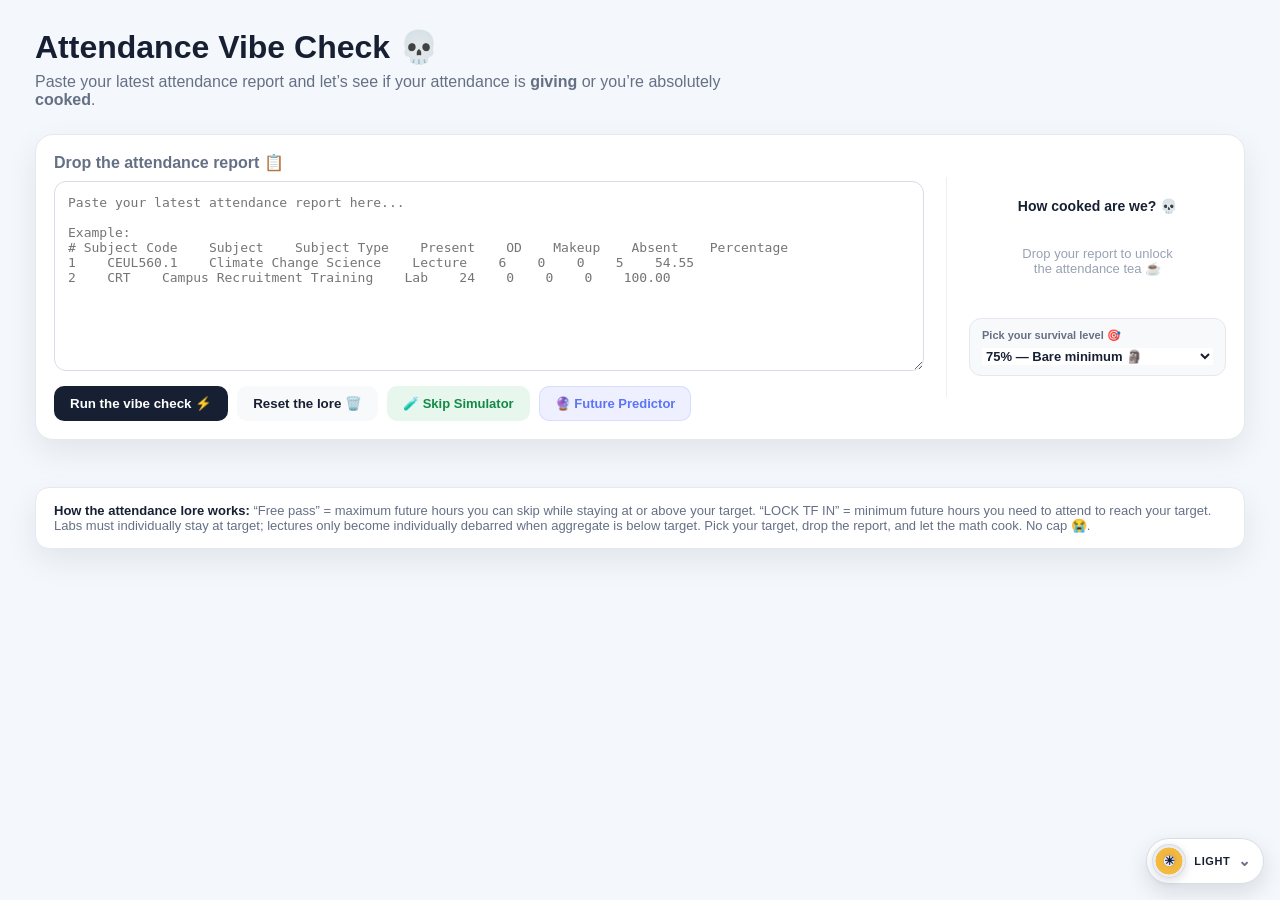
==== commit f32bbe22: "Change subject type from Lecture to Lab for CRT" ====
--- a/index.html
+++ b/index.html
@@ -235,7 +235,7 @@
 Example:
 # Subject Code    Subject    Subject Type    Present    OD    Makeup    Absent    Percentage
 1    CEUL560.1    Climate Change Science    Lecture    6    0    0    5    54.55
-2    CRT    Campus Recruitment Training    Lecture    24    0    0    0    100.00"></textarea>
+2    CRT    Campus Recruitment Training    Lab    24    0    0    0    100.00"></textarea>
       <div class="input-actions">
        <button onclick="parseReport()">Run the vibe check ⚡</button>
        <button class="secondary" onclick="clearReport()">Reset the lore 🗑️</button>
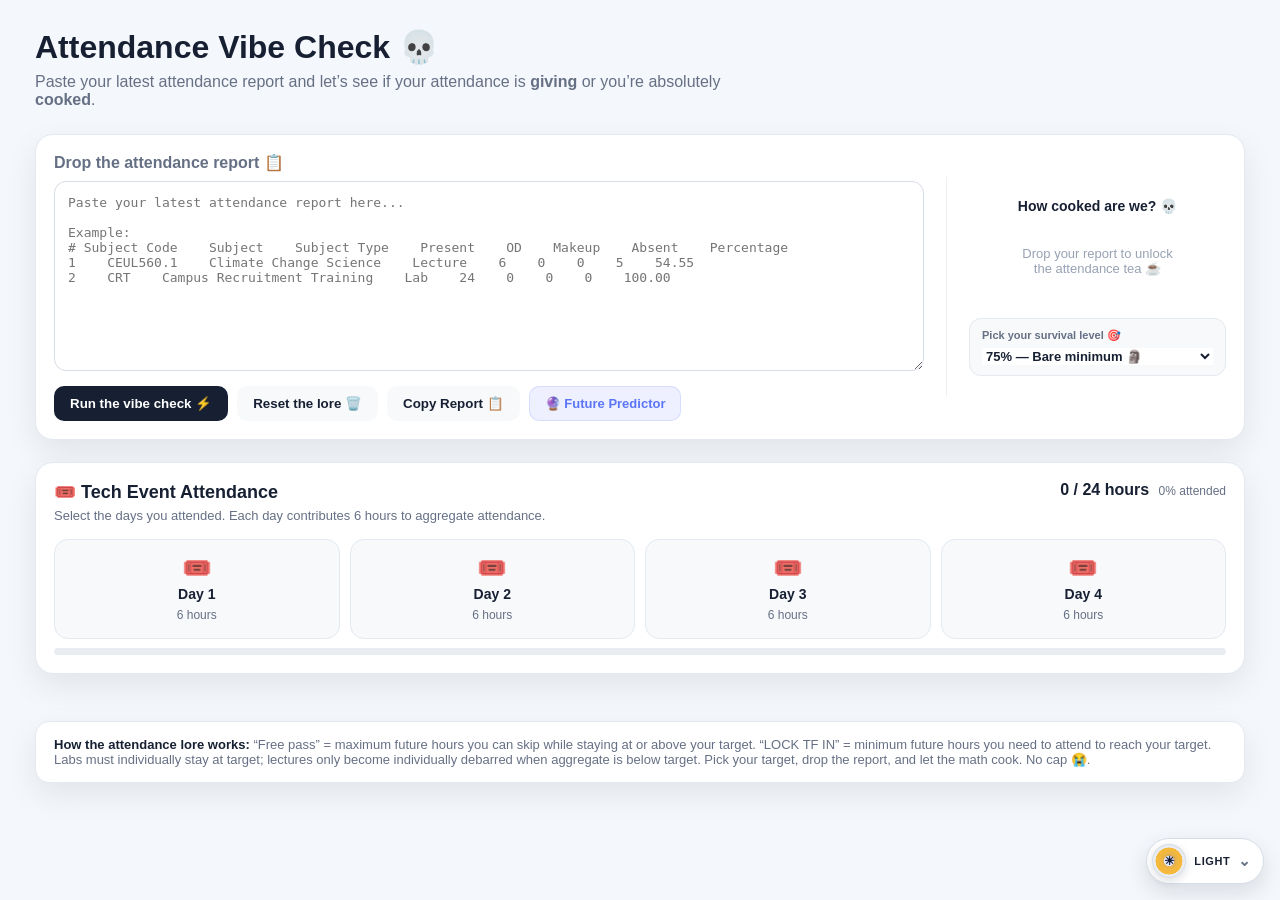
==== commit 38ebeaeb: "removed skip simulator and added techpravah attendance" ====
--- a/index.html
+++ b/index.html
@@ -1,586 +1,1128 @@
 <!doctype html>
 <html lang="en">
- <head>
-  <meta charset="UTF-8">
-  <meta name="viewport" content="width=device-width, initial-scale=1.0">
-  <title>Attendance Vibe Check</title>
-  <link rel="icon" type="image/png" href="icon-512.png">
-  <link rel="apple-touch-icon" href="icon-512.png">
-  <link rel="manifest" href="manifest.json">
-  <meta name="theme-color" content="#f4f7fb">
-  <script>!function(){try{var t=localStorage.getItem("attendanceVibeTheme");if(t==="night")t="dark";if(!["light","dark","iron-man","captain-america","thanos"].includes(t))t=null}catch(e){}document.documentElement.dataset.theme=t||((matchMedia&&matchMedia("(prefers-color-scheme: dark)").matches)?"dark":"light");document.documentElement.classList.add("theme-booting")}();</script>
-  <style>
-    *{box-sizing:border-box}
-    body{
-        margin:0;
-        font-family:Inter,Segoe UI,Arial,sans-serif;
-        background:#f4f7fb;
-        color:#172033;
-    }
-    .container{max-width:1250px;margin:auto;padding:28px 20px 45px}
-    .header{
-        display:flex;justify-content:space-between;align-items:flex-end;
-        gap:20px;margin-bottom:25px;flex-wrap:wrap
-    }
-    h1{margin:0;font-size:32px}
-    .subtitle{margin:7px 0 0;color:#667085;max-width:720px}
-    .summary{display:flex;gap:12px;flex-wrap:wrap}
-    .stat{
-        background:white;border:1px solid #e4e9f0;border-radius:14px;
-        padding:13px 17px;min-width:145px;box-shadow:0 3px 12px rgba(16,24,40,.05)
-    }
-    .stat span{display:block;color:#667085;font-size:12px}
-    .stat strong{font-size:21px}
-    .input-panel{
-        background:white;border:1px solid #e4e9f0;border-radius:18px;
-        padding:18px;margin-bottom:22px;box-shadow:0 5px 18px rgba(16,24,40,.06)
-    }
-    .input-layout{
-        display:grid;grid-template-columns:minmax(0,1fr) 280px;
-        gap:22px;align-items:center
-    }
-    .aggregate{
-        min-height:220px;display:flex;flex-direction:column;
-        align-items:center;justify-content:center;border-left:1px solid #edf0f3;
-        padding-left:22px
-    }
-    .aggregate-title{font-size:14px;font-weight:700;margin-bottom:12px}
-    .aggregate-donut{
-        width:145px;height:145px;border-radius:50%;position:relative;
-        background:conic-gradient(#22a85a var(--aggregate-pct),#e9edf2 0);
-        display:flex;align-items:center;justify-content:center
-    }
-    .aggregate-donut:after{
-        content:"";position:absolute;inset:18px;background:white;border-radius:50%
-    }
-    .aggregate-value{position:relative;z-index:2;font-size:25px;font-weight:800}
-    .aggregate-sub{margin-top:10px;color:#667085;font-size:12px;text-align:center}
-    .aggregate-action{
-        margin-top:12px;padding:10px 14px;border-radius:11px;
-        text-align:center;font-size:13px;font-weight:700
-    }
-    .aggregate-action.safe{background:#e8f7ee;color:#138a45}
-    .aggregate-action.danger{background:#fdecec;color:#c62828}
-    .aggregate-empty{color:#98a2b3;font-size:13px;text-align:center;padding:20px}
-    .target-box{width:100%;margin-top:12px;padding:10px 12px;background:#f7f9fb;border:1px solid #e4e9f0;border-radius:12px}
-    .target-label{font-size:11px;color:#667085;font-weight:700;display:block;margin-bottom:5px}
-    .target-select{width:100%;border:0;background:transparent;color:#172033;font:700 13px Inter,Segoe UI,Arial,sans-serif;outline:none;cursor:pointer}
-    .custom-target{display:none;margin-top:7px;width:100%;padding:8px;border:1px solid #d7dde6;border-radius:8px}
-    .roast{margin-top:10px;padding:10px 12px;border-radius:11px;background:#172033;color:white;font-size:12px;font-weight:700;line-height:1.35;text-align:center}
-    .subject-roast{margin-top:8px;font-size:11px;color:#667085;line-height:1.3;min-height:29px}
- 
-    .input-panel label{display:block;margin-bottom:9px}
-    textarea{
-        width:100%;min-height:190px;resize:vertical;border:1px solid #d7dde6;
-        border-radius:12px;padding:13px;font:13px Consolas,monospace;
-        color:#172033;background:#fbfcfe;outline:none
-    }
-    textarea:focus{border-color:#6b8afd;box-shadow:0 0 0 3px rgba(107,138,253,.12)}
-    .input-actions{display:flex;gap:9px;margin-top:11px}
-    button{
-        border:0;border-radius:10px;padding:10px 16px;background:#172033;
-        color:white;font-weight:700;cursor:pointer
-    }
-    button:hover{opacity:.9}
-    button.secondary{background:#eef1f5;color:#344054}
-    .skip-link{
-        display:inline-flex;align-items:center;justify-content:center;
-        border-radius:10px;padding:10px 16px;background:#e8f7ee;color:#138a45;
-        font-weight:700;text-decoration:none;font-size:13px
-    }
-    .skip-link:hover{background:#d9f1e3}
-    .predictor-link{background:#eef0ff;color:#4c55a8}
-    .predictor-link:hover{background:#e3e6ff}
-    .error{color:#c62828;font-size:13px;margin-top:9px;display:none}
-    .cards{
-        display:grid;
-        grid-template-columns:repeat(auto-fit,minmax(340px,1fr));
-        gap:18px;
-        align-items:stretch
-    }
-    .card{
-        background:white;border:1px solid #e4e9f0;border-radius:18px;
-        padding:20px;box-shadow:0 5px 18px rgba(16,24,40,.06);
-        display:grid;
-        grid-template-rows:150px 220px auto;
-        min-height:425px;
-        overflow:hidden
-    }
-    .top{
-        display:grid;
-        grid-template-columns:minmax(0,1fr) auto;
-        align-items:start;
-        gap:10px;
-        min-width:0;
-        overflow:hidden
-    }
-    .top > div:first-child{min-width:0}
-    .code{font-size:12px;color:#667085;font-weight:700}
-    .name{
-        font-size:17px;font-weight:700;margin-top:4px;line-height:1.3;
-        height:88px;
-        overflow:hidden;
-        display:-webkit-box;
-        -webkit-line-clamp:4;
-        -webkit-box-orient:vertical
-    }
-    .type{font-size:12px;color:#667085;margin-top:5px}
-    .badge{
-        letter-spacing:.1px;height:max-content;padding:6px 9px;border-radius:999px;
-        font-size:12px;font-weight:700;white-space:nowrap
-    }
-    .safe{background:#e8f7ee;color:#138a45}
-    .danger{background:#fdecec;color:#c62828}
-    .chart-row{
-        display:grid;
-        grid-template-columns:140px minmax(0,1fr);
-        align-items:center;
-        gap:18px;
-        margin:0;
-        height:220px;
-        border-top:1px solid #edf0f3;
-        border-bottom:1px solid #edf0f3;
-        overflow:hidden
-    }
-    .donut{
-        width:136px;height:136px;border-radius:50%;
-        position:relative;flex:none;
-        background:conic-gradient(var(--chart-color) var(--pct),#e9edf2 0)
-    }
-    .donut:after{
-        content:"";position:absolute;inset:16px;background:white;border-radius:50%
-    }
-    .donut-text{
-        position:absolute;inset:0;
-        display:flex;align-items:center;justify-content:center;
-        z-index:2;
-        font-size:17px;
-        font-weight:800;
-        white-space:nowrap;
-        letter-spacing:-.4px;
-        line-height:1
-    }
-    .metrics{
-        min-width:0;
-        width:100%
-    }
-    .metric{
-        display:flex;
-        justify-content:space-between;
-        align-items:center;
-        gap:8px;
-        margin:8px 0;
-        font-size:13px
-    }
-    .metric span{
-        color:#667085;
-        white-space:nowrap
-    }
-    .metric b{white-space:nowrap}
-    .progress{
-        height:8px;background:#edf0f3;border-radius:20px;
-        overflow:hidden;margin-top:11px
-    }
-    .progress > div{height:100%;background:#22a85a;border-radius:20px}
-    .danger-bar .progress > div{background:#e5484d}
-    .subject-roast{
-        margin-top:8px;font-size:11px;color:#667085;
-        line-height:1.3;min-height:29px
-    }
-    .action{
-        padding-top:15px;
-        display:grid;grid-template-columns:1fr 1fr;gap:10px
-    }
-    .action-box{
-        padding:11px;border-radius:12px;background:#f7f9fb;min-width:0;
-        min-height:67px
-    }
-    .action-box small{
-        display:block;color:#667085;font-size:11px;
-        margin-bottom:4px;line-height:1.25
-    }
-    .action-box strong{font-size:16px}
-    .miss{color:#138a45}.catch{color:#c62828}
-    .legend{
-        margin-top:25px;padding:15px 18px;background:white;border:1px solid #e4e9f0;
-        border-radius:14px;color:#667085;font-size:13px
-    }
-    .legend b{color:#172033}
-    @media(max-width:700px){
-        .input-layout{grid-template-columns:1fr}
-        .aggregate{border-left:0;border-top:1px solid #edf0f3;padding:18px 0 0}
-    }
-    @media(max-width:600px){
-        .container{padding:20px 13px 35px}
-        h1{font-size:26px}
-        .summary{width:100%}.stat{flex:1;min-width:110px}
-    }
- </style>
-  <link rel="stylesheet" href="theme.css">
- </head>
- <body>
-  <div class="container">
-   <div class="header">
-    <div>
-     <h1>Attendance Vibe Check 💀</h1>
-     <p class="subtitle">Paste your latest attendance report and let’s see if your attendance is <b>giving</b> or you’re absolutely <b>cooked</b>.</p>
-    </div>
-    <div class="summary" id="summary"></div>
-   </div>
-   <section class="input-panel">
-    <div class="input-layout">
-     <div>
-      <label for="report"><b>Drop the attendance report 📋</b></label> <textarea id="report" placeholder="Paste your latest attendance report here...
+  <head>
+    <meta charset="UTF-8" />
+    <meta name="viewport" content="width=device-width, initial-scale=1.0" />
+    <title>Attendance Vibe Check</title>
+    <link rel="icon" type="image/png" href="icon-512.png" />
+    <link rel="apple-touch-icon" href="icon-512.png" />
+    <link rel="manifest" href="manifest.json" />
+    <meta name="theme-color" content="#f4f7fb" />
+    <script>
+      !(function () {
+        try {
+          var t = localStorage.getItem("attendanceVibeTheme");
+          if (t === "night") t = "dark";
+          if (
+            ![
+              "light",
+              "dark",
+              "iron-man",
+              "captain-america",
+              "thanos",
+            ].includes(t)
+          )
+            t = null;
+        } catch (e) {}
+        document.documentElement.dataset.theme =
+          t ||
+          (matchMedia && matchMedia("(prefers-color-scheme: dark)").matches
+            ? "dark"
+            : "light");
+        document.documentElement.classList.add("theme-booting");
+      })();
+    </script>
+    <style>
+      * {
+        box-sizing: border-box;
+      }
+      body {
+        margin: 0;
+        font-family:
+          Inter,
+          Segoe UI,
+          Arial,
+          sans-serif;
+        background: #f4f7fb;
+        color: #172033;
+      }
+      .container {
+        max-width: 1250px;
+        margin: auto;
+        padding: 28px 20px 45px;
+      }
+      .header {
+        display: flex;
+        justify-content: space-between;
+        align-items: flex-end;
+        gap: 20px;
+        margin-bottom: 25px;
+        flex-wrap: wrap;
+      }
+      h1 {
+        margin: 0;
+        font-size: 32px;
+      }
+      .subtitle {
+        margin: 7px 0 0;
+        color: #667085;
+        max-width: 720px;
+      }
+      .summary {
+        display: flex;
+        gap: 12px;
+        flex-wrap: wrap;
+      }
+      .stat {
+        background: white;
+        border: 1px solid #e4e9f0;
+        border-radius: 14px;
+        padding: 13px 17px;
+        min-width: 145px;
+        box-shadow: 0 3px 12px rgba(16, 24, 40, 0.05);
+      }
+      .stat span {
+        display: block;
+        color: #667085;
+        font-size: 12px;
+      }
+      .stat strong {
+        font-size: 21px;
+      }
+      .input-panel {
+        background: white;
+        border: 1px solid #e4e9f0;
+        border-radius: 18px;
+        padding: 18px;
+        margin-bottom: 22px;
+        box-shadow: 0 5px 18px rgba(16, 24, 40, 0.06);
+      }
+      .input-layout {
+        display: grid;
+        grid-template-columns: minmax(0, 1fr) 280px;
+        gap: 22px;
+        align-items: center;
+      }
+      .aggregate {
+        min-height: 220px;
+        display: flex;
+        flex-direction: column;
+        align-items: center;
+        justify-content: center;
+        border-left: 1px solid #edf0f3;
+        padding-left: 22px;
+      }
+      .aggregate-title {
+        font-size: 14px;
+        font-weight: 700;
+        margin-bottom: 12px;
+      }
+      .aggregate-donut {
+        width: 145px;
+        height: 145px;
+        border-radius: 50%;
+        position: relative;
+        background: conic-gradient(#22a85a var(--aggregate-pct), #e9edf2 0);
+        display: flex;
+        align-items: center;
+        justify-content: center;
+      }
+      .aggregate-donut:after {
+        content: "";
+        position: absolute;
+        inset: 18px;
+        background: white;
+        border-radius: 50%;
+      }
+      .aggregate-value {
+        position: relative;
+        z-index: 2;
+        font-size: 25px;
+        font-weight: 800;
+      }
+      .aggregate-sub {
+        margin-top: 10px;
+        color: #667085;
+        font-size: 12px;
+        text-align: center;
+      }
+      .aggregate-action {
+        margin-top: 12px;
+        padding: 10px 14px;
+        border-radius: 11px;
+        text-align: center;
+        font-size: 13px;
+        font-weight: 700;
+      }
+      .aggregate-action.safe {
+        background: #e8f7ee;
+        color: #138a45;
+      }
+      .aggregate-action.danger {
+        background: #fdecec;
+        color: #c62828;
+      }
+      .aggregate-empty {
+        color: #98a2b3;
+        font-size: 13px;
+        text-align: center;
+        padding: 20px;
+      }
+      .target-box {
+        width: 100%;
+        margin-top: 12px;
+        padding: 10px 12px;
+        background: #f7f9fb;
+        border: 1px solid #e4e9f0;
+        border-radius: 12px;
+      }
+      .target-label {
+        font-size: 11px;
+        color: #667085;
+        font-weight: 700;
+        display: block;
+        margin-bottom: 5px;
+      }
+      .target-select {
+        width: 100%;
+        border: 0;
+        background: transparent;
+        color: #172033;
+        font:
+          700 13px Inter,
+          Segoe UI,
+          Arial,
+          sans-serif;
+        outline: none;
+        cursor: pointer;
+      }
+      .custom-target {
+        display: none;
+        margin-top: 7px;
+        width: 100%;
+        padding: 8px;
+        border: 1px solid #d7dde6;
+        border-radius: 8px;
+      }
+      .roast {
+        margin-top: 10px;
+        padding: 10px 12px;
+        border-radius: 11px;
+        background: #172033;
+        color: white;
+        font-size: 12px;
+        font-weight: 700;
+        line-height: 1.35;
+        text-align: center;
+      }
+      .subject-roast {
+        margin-top: 8px;
+        font-size: 11px;
+        color: #667085;
+        line-height: 1.3;
+        min-height: 29px;
+      }
+
+      .input-panel label {
+        display: block;
+        margin-bottom: 9px;
+      }
+      textarea {
+        width: 100%;
+        min-height: 190px;
+        resize: vertical;
+        border: 1px solid #d7dde6;
+        border-radius: 12px;
+        padding: 13px;
+        font:
+          13px Consolas,
+          monospace;
+        color: #172033;
+        background: #fbfcfe;
+        outline: none;
+      }
+      textarea:focus {
+        border-color: #6b8afd;
+        box-shadow: 0 0 0 3px rgba(107, 138, 253, 0.12);
+      }
+      .input-actions {
+        display: flex;
+        gap: 9px;
+        margin-top: 11px;
+      }
+      button {
+        border: 0;
+        border-radius: 10px;
+        padding: 10px 16px;
+        background: #172033;
+        color: white;
+        font-weight: 700;
+        cursor: pointer;
+      }
+      button:hover {
+        opacity: 0.9;
+      }
+      button.secondary {
+        background: #eef1f5;
+        color: #344054;
+      }
+      .skip-link {
+        display: inline-flex;
+        align-items: center;
+        justify-content: center;
+        border-radius: 10px;
+        padding: 10px 16px;
+        background: #e8f7ee;
+        color: #138a45;
+        font-weight: 700;
+        text-decoration: none;
+        font-size: 13px;
+      }
+      .skip-link:hover {
+        background: #d9f1e3;
+      }
+      .predictor-link {
+        background: #eef0ff;
+        color: #4c55a8;
+      }
+      .predictor-link:hover {
+        background: #e3e6ff;
+      }
+      .error {
+        color: #c62828;
+        font-size: 13px;
+        margin-top: 9px;
+        display: none;
+      }
+      .cards {
+        display: grid;
+        grid-template-columns: repeat(auto-fit, minmax(340px, 1fr));
+        gap: 18px;
+        align-items: stretch;
+      }
+      .card {
+        background: white;
+        border: 1px solid #e4e9f0;
+        border-radius: 18px;
+        padding: 20px;
+        box-shadow: 0 5px 18px rgba(16, 24, 40, 0.06);
+        display: grid;
+        grid-template-rows: 150px 220px auto;
+        min-height: 425px;
+        overflow: hidden;
+      }
+      .top {
+        display: grid;
+        grid-template-columns: minmax(0, 1fr) auto;
+        align-items: start;
+        gap: 10px;
+        min-width: 0;
+        overflow: hidden;
+      }
+      .top > div:first-child {
+        min-width: 0;
+      }
+      .code {
+        font-size: 12px;
+        color: #667085;
+        font-weight: 700;
+      }
+      .name {
+        font-size: 17px;
+        font-weight: 700;
+        margin-top: 4px;
+        line-height: 1.3;
+        height: 88px;
+        overflow: hidden;
+        display: -webkit-box;
+        -webkit-line-clamp: 4;
+        -webkit-box-orient: vertical;
+      }
+      .type {
+        font-size: 12px;
+        color: #667085;
+        margin-top: 5px;
+      }
+      .badge {
+        letter-spacing: 0.1px;
+        height: max-content;
+        padding: 6px 9px;
+        border-radius: 999px;
+        font-size: 12px;
+        font-weight: 700;
+        white-space: nowrap;
+      }
+      .safe {
+        background: #e8f7ee;
+        color: #138a45;
+      }
+      .danger {
+        background: #fdecec;
+        color: #c62828;
+      }
+      .chart-row {
+        display: grid;
+        grid-template-columns: 140px minmax(0, 1fr);
+        align-items: center;
+        gap: 18px;
+        margin: 0;
+        height: 220px;
+        border-top: 1px solid #edf0f3;
+        border-bottom: 1px solid #edf0f3;
+        overflow: hidden;
+      }
+      .donut {
+        width: 136px;
+        height: 136px;
+        border-radius: 50%;
+        position: relative;
+        flex: none;
+        background: conic-gradient(var(--chart-color) var(--pct), #e9edf2 0);
+      }
+      .donut:after {
+        content: "";
+        position: absolute;
+        inset: 16px;
+        background: white;
+        border-radius: 50%;
+      }
+      .donut-text {
+        position: absolute;
+        inset: 0;
+        display: flex;
+        align-items: center;
+        justify-content: center;
+        z-index: 2;
+        font-size: 17px;
+        font-weight: 800;
+        white-space: nowrap;
+        letter-spacing: -0.4px;
+        line-height: 1;
+      }
+      .metrics {
+        min-width: 0;
+        width: 100%;
+      }
+      .metric {
+        display: flex;
+        justify-content: space-between;
+        align-items: center;
+        gap: 8px;
+        margin: 8px 0;
+        font-size: 13px;
+      }
+      .metric span {
+        color: #667085;
+        white-space: nowrap;
+      }
+      .metric b {
+        white-space: nowrap;
+      }
+      .progress {
+        height: 8px;
+        background: #edf0f3;
+        border-radius: 20px;
+        overflow: hidden;
+        margin-top: 11px;
+      }
+      .progress > div {
+        height: 100%;
+        background: #22a85a;
+        border-radius: 20px;
+      }
+      .danger-bar .progress > div {
+        background: #e5484d;
+      }
+      .subject-roast {
+        margin-top: 8px;
+        font-size: 11px;
+        color: #667085;
+        line-height: 1.3;
+        min-height: 29px;
+      }
+      .action {
+        padding-top: 15px;
+        display: grid;
+        grid-template-columns: 1fr 1fr;
+        gap: 10px;
+      }
+      .action-box {
+        padding: 11px;
+        border-radius: 12px;
+        background: #f7f9fb;
+        min-width: 0;
+        min-height: 67px;
+      }
+      .action-box small {
+        display: block;
+        color: #667085;
+        font-size: 11px;
+        margin-bottom: 4px;
+        line-height: 1.25;
+      }
+      .action-box strong {
+        font-size: 16px;
+      }
+      .miss {
+        color: #138a45;
+      }
+      .catch {
+        color: #c62828;
+      }
+      .legend {
+        margin-top: 25px;
+        padding: 15px 18px;
+        background: white;
+        border: 1px solid #e4e9f0;
+        border-radius: 14px;
+        color: #667085;
+        font-size: 13px;
+      }
+      .legend b {
+        color: #172033;
+      }
+      @media (max-width: 700px) {
+        .input-layout {
+          grid-template-columns: 1fr;
+        }
+        .aggregate {
+          border-left: 0;
+          border-top: 1px solid #edf0f3;
+          padding: 18px 0 0;
+        }
+      }
+      @media (max-width: 600px) {
+        .container {
+          padding: 20px 13px 35px;
+        }
+        h1 {
+          font-size: 26px;
+        }
+        .summary {
+          width: 100%;
+        }
+        .stat {
+          flex: 1;
+          min-width: 110px;
+        }
+      }
+
+      .event-pass-panel {
+        margin: 0 0 22px;
+        padding: 18px;
+        background: var(--avc-surface, #fff);
+        color: var(--avc-text, #172033);
+        border: 1px solid var(--avc-border, #e4e9f0);
+        border-radius: 18px;
+        box-shadow: var(--avc-shadow, 0 5px 18px rgba(16,24,40,.06));
+      }
+      .event-pass-heading { display:flex; align-items:flex-start; justify-content:space-between; gap:12px; flex-wrap:wrap; }
+      .event-pass-heading h2 { margin:0; font-size:18px; }
+      .event-pass-heading p { margin:5px 0 0; color:var(--avc-muted,#667085); font-size:13px; }
+      .event-pass-grid { display:grid; grid-template-columns:repeat(4,minmax(0,1fr)); gap:10px; margin-top:16px; }
+      .event-pass {
+        min-height:100px; display:flex; flex-direction:column; align-items:center; justify-content:center; gap:6px;
+        border:1px solid var(--avc-border, #e4e9f0); border-radius:14px; padding:12px 8px;
+        background:var(--avc-surface-alt,#f7f9fb); color:var(--avc-text,#172033); cursor:pointer;
+        font:inherit; transition:transform .16s ease,border-color .16s ease,background .16s ease,box-shadow .16s ease;
+      }
+      .event-pass:hover { transform:translateY(-2px); border-color:var(--avc-accent,#5b75f6); }
+      .event-pass[aria-pressed="true"] { border-color:var(--avc-accent,#5b75f6); background:var(--avc-accent-soft,#eef0ff); box-shadow:0 0 0 2px var(--avc-glow,rgba(91,117,246,.16)); }
+      .event-pass .pass-icon { font-size:24px; line-height:1; }
+      .event-pass strong { font-size:14px; }
+      .event-pass small { font-size:12px; color:var(--avc-muted,#667085); }
+      .event-pass[aria-pressed="true"] small { color:var(--avc-text,#172033); }
+      .event-pass-footer { display:flex; align-items:center; justify-content:space-between; gap:14px; flex-wrap:wrap; margin-top:15px; }
+      .event-pass-total { font-weight:800; font-size:16px; }
+      .event-pass-total span { color:var(--avc-muted,#667085); font-weight:500; font-size:12px; margin-left:5px; }
+      .event-pass-progress { height:7px; background:var(--avc-track,#e9edf2); border-radius:999px; overflow:hidden; margin-top:9px; }
+      .event-pass-progress > div { height:100%; width:0; background:var(--avc-accent,#5b75f6); border-radius:999px; transition:width .2s ease; }
+      .copy-report-btn { margin-top:10px; width:100%; }
+      @media (max-width:600px) { .event-pass-grid { grid-template-columns:repeat(2,minmax(0,1fr)); } .event-pass { min-height:88px; } }
+    </style>
+    <link rel="stylesheet" href="theme.css" />
+  </head>
+  <body>
+    <div class="container">
+      <div class="header">
+        <div>
+          <h1>Attendance Vibe Check 💀</h1>
+          <p class="subtitle">
+            Paste your latest attendance report and let’s see if your attendance
+            is <b>giving</b> or you’re absolutely <b>cooked</b>.
+          </p>
+        </div>
+        <div class="summary" id="summary"></div>
+      </div>
+      <section class="input-panel">
+        <div class="input-layout">
+          <div>
+            <label for="report"><b>Drop the attendance report 📋</b></label>
+            <textarea
+              id="report"
+              placeholder="Paste your latest attendance report here...
  
 Example:
 # Subject Code    Subject    Subject Type    Present    OD    Makeup    Absent    Percentage
 1    CEUL560.1    Climate Change Science    Lecture    6    0    0    5    54.55
-2    CRT    Campus Recruitment Training    Lab    24    0    0    0    100.00"></textarea>
-      <div class="input-actions">
-       <button onclick="parseReport()">Run the vibe check ⚡</button>
-       <button class="secondary" onclick="clearReport()">Reset the lore 🗑️</button>
-       <a href="skip_simulator.html" class="skip-link">🧪 Skip Simulator</a> <a href="future_predictor.html?v=3" class="skip-link predictor-link">🔮 Future Predictor</a>
+2    CRT    Campus Recruitment Training    Lab    24    0    0    0    100.00"
+            ></textarea>
+            <div class="input-actions">
+              <button onclick="parseReport()">Run the vibe check ⚡</button>
+              <button class="secondary" onclick="clearReport()">
+                Reset the lore 🗑️
+              </button>
+              <button class="secondary" onclick="copyAttendanceReport()">
+                Copy Report 📋
+              </button>
+              <a
+                href="future_predictor.html?v=4"
+                class="skip-link predictor-link"
+                >🔮 Future Predictor</a
+              >
+            </div>
+            <div id="error" class="error"></div>
+          </div>
+          <div class="aggregate">
+            <div class="aggregate-title">How cooked are we? 💀</div>
+            <div id="aggregateChart">
+              <div class="aggregate-empty">
+                Drop your report to unlock
+                <br />
+                the attendance tea ☕
+              </div>
+            </div>
+            <div id="aggregateSub" class="aggregate-sub"></div>
+            <div class="target-box">
+              <span class="target-label">Pick your survival level 🎯</span>
+              <select
+                id="targetSelect"
+                class="target-select"
+                onchange="render()"
+              >
+                <option value="75">75% — Bare minimum 🗿</option>
+                <option value="80">80% — Playing it safe 😮‍💨</option>
+                <option value="85">85% — Attendance merchant</option>
+                <option value="90">90% — Teacher's favourite 💀</option>
+                <option value="95">95% — Touch grass bro</option>
+                <option value="100">100% — Bro IS the timetable</option>
+                <option value="custom">Custom — I'm built different</option>
+              </select>
+              <input
+                id="customTarget"
+                class="custom-target"
+                type="number"
+                min="1"
+                max="100"
+                step="0.5"
+                placeholder="Custom target %"
+                oninput="render()"
+              />
+            </div>
+            <div id="aggregateRoast"></div>
+          </div>
+        </div>
+      </section>
+      <section class="event-pass-panel" aria-labelledby="eventPassTitle">
+        <div class="event-pass-heading">
+          <div>
+            <h2 id="eventPassTitle">🎟️ Tech Event Attendance</h2>
+            <p>Select the days you attended. Each day contributes 6 hours to aggregate attendance.</p>
+          </div>
+          <div class="event-pass-total" id="eventPassCounter">0 / 24 hours <span>0% attended</span></div>
+        </div>
+        <div class="event-pass-grid" id="eventPassGrid">
+          <button type="button" class="event-pass" data-event-day="1" aria-pressed="false" onclick="toggleEventDay(1)"><span class="pass-icon">🎟️</span><strong>Day 1</strong><small>6 hours</small></button>
+          <button type="button" class="event-pass" data-event-day="2" aria-pressed="false" onclick="toggleEventDay(2)"><span class="pass-icon">🎟️</span><strong>Day 2</strong><small>6 hours</small></button>
+          <button type="button" class="event-pass" data-event-day="3" aria-pressed="false" onclick="toggleEventDay(3)"><span class="pass-icon">🎟️</span><strong>Day 3</strong><small>6 hours</small></button>
+          <button type="button" class="event-pass" data-event-day="4" aria-pressed="false" onclick="toggleEventDay(4)"><span class="pass-icon">🎟️</span><strong>Day 4</strong><small>6 hours</small></button>
+        </div>
+        <div class="event-pass-progress" aria-label="Tech event attendance progress"><div id="eventPassProgress"></div></div>
+      </section>
+      <div class="cards" id="cards"></div>
+      <div class="legend">
+        <b>How the attendance lore works:</b> “Free pass” = maximum future hours
+        you can skip while staying at or above your target. “LOCK TF IN” =
+        minimum future hours you need to attend to reach your target. Labs must
+        individually stay at target; lectures only become individually debarred
+        when aggregate is below target. Pick your target, drop the report, and
+        let the math cook. No cap 😭.
       </div>
-      <div id="error" class="error"></div>
-     </div>
-     <div class="aggregate">
-      <div class="aggregate-title">How cooked are we? 💀</div>
-      <div id="aggregateChart">
-       <div class="aggregate-empty">
-        Drop your report to unlock
-        <br>
-        the attendance tea ☕
-       </div>
-      </div>
-      <div id="aggregateSub" class="aggregate-sub"></div>
-      <div class="target-box">
-       <span class="target-label">Pick your survival level 🎯</span> <select id="targetSelect" class="target-select" onchange="render()"> <option value="75">75% — Bare minimum 🗿</option> <option value="80">80% — Playing it safe 😮‍💨</option> <option value="85">85% — Attendance merchant</option> <option value="90">90% — Teacher's favourite 💀</option> <option value="95">95% — Touch grass bro</option> <option value="100">100% — Bro IS the timetable</option> <option value="custom">Custom — I'm built different</option> </select> <input id="customTarget" class="custom-target" type="number" min="1" max="100" step="0.5" placeholder="Custom target %" oninput="render()">
-      </div>
-      <div id="aggregateRoast"></div>
-     </div>
     </div>
-   </section>
-   <div class="cards" id="cards"></div>
-   <div class="legend">
-    <b>How the attendance lore works:</b> “Free pass” = maximum future hours you can skip while staying at or above your target. “LOCK TF IN” = minimum future hours you need to attend to reach your target. Labs must individually stay at target; lectures only become individually debarred when aggregate is below target. Pick your target, drop the report, and let the math cook. No cap 😭.
-   </div>
-  </div>
-  <script src="theme.js"></script>
-  <script>
-let subjects = [];
-const savedTarget=localStorage.getItem("attendanceVibeTarget");
-if(savedTarget){
-    const targetSelect=document.getElementById("targetSelect");
-    if(targetSelect){
-        const option=[...targetSelect.options].find(o=>o.value===savedTarget);
-        if(option) targetSelect.value=savedTarget;
-    }
-}
- 
-function parseReport(){
-    const raw=document.getElementById("report").value.trim();
-    const error=document.getElementById("error");
- 
-    if(!raw){
-        error.textContent="Bro, paste the report first 😭";
-        error.style.display="block";
-        return;
-    }
- 
-    const lines=raw.split(/\r?\n/).filter(line=>line.trim());
-    const parsed=[];
- 
-    for(const line of lines){
-        if(/subject code|percentage|attendance report/i.test(line)) continue;
- 
-        // Handles tabs, multiple spaces, and table text copied from a webpage.
-        let parts=line.includes("\t")
-            ? line.split("\t").map(x=>x.trim()).filter(Boolean)
-            : line.split(/\s{2,}/).map(x=>x.trim()).filter(Boolean);
- 
-        // Fallback for reports copied with single spaces:
-        // identify the numeric tail: Present, OD, Makeup, Absent, Percentage.
-        const nums=line.match(/(\d+)\s+(\d+)\s+(\d+)\s+(\d+)\s+(\d+(?:\.\d+)?)(?:\s*)$/);
- 
-        if(nums){
-            const idx=nums.index;
-            const prefix=line.slice(0,idx).trim();
-            const number=prefix.match(/^(\d+)\s+/);
-            if(!number) continue;
- 
-            let fields=prefix.slice(number[0].length).trim().split(/\s{2,}/).filter(Boolean);
- 
+    <script src="theme.js"></script>
+    <script>
+      let subjects = [];
+      const EVENT_DAYS_KEY = "attendanceVibeEventDays";
+      function loadEventDays() {
+        try {
+          const saved = JSON.parse(localStorage.getItem(EVENT_DAYS_KEY) || "[]");
+          return Array.isArray(saved) ? [...new Set(saved.map(Number).filter((day) => Number.isInteger(day) && day >= 1 && day <= 4))].sort() : [];
+        } catch (_) { return []; }
+      }
+      let eventDays = loadEventDays();
+      function eventAttendedHours() { return eventDays.length * 6; }
+      function saveEventDays() {
+        try { localStorage.setItem(EVENT_DAYS_KEY, JSON.stringify(eventDays)); } catch (_) {}
+      }
+      function renderEventPasses() {
+        document.querySelectorAll("[data-event-day]").forEach((button) => {
+          const day = Number(button.dataset.eventDay);
+          const selected = eventDays.includes(day);
+          button.setAttribute("aria-pressed", String(selected));
+          button.querySelector(".pass-icon").textContent = selected ? "🎫" : "🎟️";
+          button.querySelector("small").textContent = selected ? "Attended · 6 hrs" : "6 hours";
+        });
+        const hours = eventAttendedHours();
+        const counter = document.getElementById("eventPassCounter");
+        if (counter) counter.innerHTML = `${hours} / 24 hours <span>${Math.round(hours / 24 * 100)}% attended</span>`;
+        const progress = document.getElementById("eventPassProgress");
+        if (progress) progress.style.width = `${hours / 24 * 100}%`;
+      }
+      function toggleEventDay(day) {
+        eventDays = eventDays.includes(day) ? eventDays.filter((value) => value !== day) : [...eventDays, day].sort();
+        saveEventDays();
+        renderEventPasses();
+        render();
+      }
+      const savedTarget = localStorage.getItem("attendanceVibeTarget");
+      if (savedTarget) {
+        const targetSelect = document.getElementById("targetSelect");
+        if (targetSelect) {
+          const option = [...targetSelect.options].find(
+            (o) => o.value === savedTarget,
+          );
+          if (option) targetSelect.value = savedTarget;
+        }
+      }
+
+      function parseReport() {
+        const raw = document.getElementById("report").value.trim();
+        const error = document.getElementById("error");
+
+        if (!raw) {
+          error.textContent = "Bro, paste the report first 😭";
+          error.style.display = "block";
+          return;
+        }
+
+        const lines = raw.split(/\r?\n/).filter((line) => line.trim());
+        const parsed = [];
+
+        for (const line of lines) {
+          if (/subject code|percentage|attendance report/i.test(line)) continue;
+
+          // Handles tabs, multiple spaces, and table text copied from a webpage.
+          let parts = line.includes("\t")
+            ? line
+                .split("\t")
+                .map((x) => x.trim())
+                .filter(Boolean)
+            : line
+                .split(/\s{2,}/)
+                .map((x) => x.trim())
+                .filter(Boolean);
+
+          // Fallback for reports copied with single spaces:
+          // identify the numeric tail: Present, OD, Makeup, Absent, Percentage.
+          const nums = line.match(
+            /(\d+)\s+(\d+)\s+(\d+)\s+(\d+)\s+(\d+(?:\.\d+)?)(?:\s*)$/,
+          );
+
+          if (nums) {
+            const idx = nums.index;
+            const prefix = line.slice(0, idx).trim();
+            const number = prefix.match(/^(\d+)\s+/);
+            if (!number) continue;
+
+            let fields = prefix
+              .slice(number[0].length)
+              .trim()
+              .split(/\s{2,}/)
+              .filter(Boolean);
+
             // If spacing was lost, use known subject-code pattern to split.
-            if(fields.length<3){
-                const m=prefix.slice(number[0].length).match(/^(\S+)\s+(.+?)\s+(Lecture|Lab)\s*$/i);
-                if(!m) continue;
-                fields=[m[1],m[2],m[3]];
+            if (fields.length < 3) {
+              const m = prefix
+                .slice(number[0].length)
+                .match(/^(\S+)\s+(.+?)\s+(Lecture|Lab)\s*$/i);
+              if (!m) continue;
+              fields = [m[1], m[2], m[3]];
             }
- 
-            if(fields.length>=3){
-                parsed.push({
-                    code:fields[0],
-                    name:fields[1],
-                    type:fields[2],
-                    present:Number(nums[1]),
-                    od:Number(nums[2]),
-                    makeup:Number(nums[3]),
-                    absent:Number(nums[4])
-                });
-                continue;
+
+            if (fields.length >= 3) {
+              parsed.push({
+                code: fields[0],
+                name: fields[1],
+                type: fields[2],
+                present: Number(nums[1]),
+                od: Number(nums[2]),
+                makeup: Number(nums[3]),
+                absent: Number(nums[4]),
+              });
+              continue;
             }
-        }
- 
-        // Standard tab-separated row.
-        if(parts.length>=8 && /^\d+$/.test(parts[0])){
+          }
+
+          // Standard tab-separated row.
+          if (parts.length >= 8 && /^\d+$/.test(parts[0])) {
             parsed.push({
-                code:parts[1],
-                name:parts[2],
-                type:parts[3],
-                present:Number(parts[4])||0,
-                od:Number(parts[5])||0,
-                makeup:Number(parts[6])||0,
-                absent:Number(parts[7])||0
+              code: parts[1],
+              name: parts[2],
+              type: parts[3],
+              present: Number(parts[4]) || 0,
+              od: Number(parts[5]) || 0,
+              makeup: Number(parts[6]) || 0,
+              absent: Number(parts[7]) || 0,
             });
-        }
-    }
- 
-    if(!parsed.length){
-        error.textContent="Couldn’t read that report 💀. Paste the full table with Subject Code, Present, OD, Makeup, Absent and Percentage.";
-        error.style.display="block";
-        return;
-    }
- 
-    subjects=parsed;
-    error.style.display="none";
-    localStorage.setItem("attendanceVibeSubjects",JSON.stringify(subjects));
-    render();
-}
- 
-function clearReport(){
-    document.getElementById("report").value="";
-    document.getElementById("error").style.display="none";
-    subjects=[];
-    document.getElementById("cards").innerHTML="";
-    document.getElementById("summary").innerHTML="";
-    document.getElementById("aggregateChart").innerHTML='<div class="aggregate-empty">Drop your report to unlock<br>the attendance tea ☕</div>';
-    document.getElementById("aggregateSub").textContent="";
-    document.getElementById("aggregateRoast").innerHTML="";
-}
- 
-function getTarget(){
-    const select=document.getElementById("targetSelect");
-    if(!select) return 75;
-    if(select.value==="custom"){
-        const value=Number(document.getElementById("customTarget")?.value);
-        return value>0&&value<=100?value:75;
-    }
-    return Number(select.value);
-}
- 
-function isLab(s){return /lab/i.test(s.type);}
-function isDebarred(s,overall){
-    const pct=getStats(s).pct;
-    const target=getTarget();
-    return isLab(s) ? pct<target : (overall<target && pct<target);
-}
-function getStats(s){
-    const attended=s.present+s.od+s.makeup;
-    const total=s.present+s.od+s.absent;
-    const pct=total?attended/total*100:0;
-    const target=getTarget();
-    const ratio=target/100;
- 
-    const canMiss=Math.max(0,Math.floor(attended/ratio-total+1e-9));
-    const needAttend=pct>=target?0:Math.ceil((ratio*total-attended)/(1-ratio)-1e-9);
- 
-    return {attended,total,pct,canMiss,needAttend,target};
-}
- 
-const ROASTS={
-    perfect:[
-        "WHO ARE YOU 😭 Bro IS the timetable.",
-        "100%. Bro has apparently moved into the classroom 💀",
-        "Attendance so clean it's suspicious 🗿",
-        "Bro attends classes like rent is due 😭"
-    ],
-    excellent:[
-        "Attendance looking illegally good 💀",
-        "Bro is farming attendance. Don't get too confident 😮‍💨",
-        "This is getting teacher's-favourite suspicious 👀",
-        "Bro really said attendance comes first 😭"
-    ],
-    good:[
-        "Attendance merchant spotted 🫡",
-        "You're chilling. Don't fumble the bag 😮‍💨",
-        "We got breathing room. Please don't waste it 💀",
-        "Lowkey cooking. Keep it together 🗿"
-    ],
-    safe:[
-        "Bare minimum secured 🗿 Don't test your luck.",
-        "75% gang has entered the chat 😭",
-        "Technically surviving. We take those 😮‍💨",
-        "You're alive. That's what matters 💀"
-    ],
-    danger:[
-        "LOCK. TF. IN. 🔒🫡 You're one bad week from cooked.",
-        "Bro is walking the attendance tightrope 😭",
-        "One more L and it's over 💀",
-        "The 75% committee is watching you 👀"
-    ],
-    bad:[
-        "Bro attends classes in spirit only 💀",
-        "At this point you're on a long-distance relationship with the classroom 😭",
-        "Attendance has officially entered the danger zone 🚨",
-        "Academic comeback loading... maybe 🫠"
-    ],
-    cooked:[
-        "This attendance has LEFT THE CHAT 😭",
-        "Bro is collecting absences like achievements 💀",
-        "The classroom hasn't seen you in ages 😭",
-        "Attendance status: cooked beyond repair 🫠"
-    ]
-};
- 
-function randomFrom(list){
-    return list[Math.floor(Math.random()*list.length)];
-}
- 
-function getRoast(pct,target,overall,lab=false){
-    if(lab && pct<target) return randomFrom([
-        "LAB SHORTAGE ALERT 🚨 You're actually cooked.",
-        "Bro the lab attendance police are outside 💀",
-        "Lab below target = instant academic jump scare 😭"
-    ]);
-    if(overall<target && pct<target) return randomFrom([
-        "Aggregate is cooked, and this subject is caught in the crossfire 💀",
-        "Overall below target. This subject is NOT getting a free pass 😭",
-        "The aggregate said no and took this subject down with it 🫠"
-    ]);
-    if(pct>=100) return randomFrom(ROASTS.perfect);
-    if(pct>=95) return randomFrom(ROASTS.excellent);
-    if(pct>=85) return randomFrom(ROASTS.good);
-    if(pct>=target) return randomFrom(ROASTS.safe);
-    if(pct>=70) return randomFrom(ROASTS.danger);
-    if(pct>=60) return randomFrom(ROASTS.bad);
-    return randomFrom(ROASTS.cooked);
-}
- 
-function subjectRoast(s,pct){
-    const name=s.name.toLowerCase();
-    if(pct>=100){
-        if(name.includes("machine learning")) return randomFrom([
-            "Machine learned how to attend 😭",
-            "Bro trained the attendance model to 100% 💀"
+          }
+        }
+
+        if (!parsed.length) {
+          error.textContent =
+            "Couldn’t read that report 💀. Paste the full table with Subject Code, Present, OD, Makeup, Absent and Percentage.";
+          error.style.display = "block";
+          return;
+        }
+
+        subjects = parsed;
+        error.style.display = "none";
+        localStorage.setItem(
+          "attendanceVibeSubjects",
+          JSON.stringify(subjects),
+        );
+        render();
+      }
+
+      function clearReport() {
+        document.getElementById("report").value = "";
+        document.getElementById("error").style.display = "none";
+        subjects = [];
+        document.getElementById("cards").innerHTML = "";
+        document.getElementById("summary").innerHTML = "";
+        document.getElementById("aggregateChart").innerHTML =
+          '<div class="aggregate-empty">Drop your report to unlock<br>the attendance tea ☕</div>';
+        document.getElementById("aggregateSub").textContent = "";
+        document.getElementById("aggregateRoast").innerHTML = "";
+      }
+
+      function getTarget() {
+        const select = document.getElementById("targetSelect");
+        if (!select) return 75;
+        if (select.value === "custom") {
+          const value = Number(document.getElementById("customTarget")?.value);
+          return value > 0 && value <= 100 ? value : 75;
+        }
+        return Number(select.value);
+      }
+
+      function isLab(s) {
+        return /lab/i.test(s.type);
+      }
+      function isDebarred(s, overall) {
+        const pct = getStats(s).pct;
+        const target = getTarget();
+        return isLab(s) ? pct < target : overall < target && pct < target;
+      }
+      function getStats(s) {
+        const attended = s.present + s.od + s.makeup;
+        const total = s.present + s.od + s.absent;
+        const pct = total ? (attended / total) * 100 : 0;
+        const target = getTarget();
+        const ratio = target / 100;
+
+        const canMiss = Math.max(
+          0,
+          Math.floor(attended / ratio - total + 1e-9),
+        );
+        const needAttend =
+          pct >= target
+            ? 0
+            : Math.ceil((ratio * total - attended) / (1 - ratio) - 1e-9);
+
+        return { attended, total, pct, canMiss, needAttend, target };
+      }
+
+      const ROASTS = {
+        perfect: [
+          "WHO ARE YOU 😭 Bro IS the timetable.",
+          "100%. Bro has apparently moved into the classroom 💀",
+          "Attendance so clean it's suspicious 🗿",
+          "Bro attends classes like rent is due 😭",
+        ],
+        excellent: [
+          "Attendance looking illegally good 💀",
+          "Bro is farming attendance. Don't get too confident 😮‍💨",
+          "This is getting teacher's-favourite suspicious 👀",
+          "Bro really said attendance comes first 😭",
+        ],
+        good: [
+          "Attendance merchant spotted 🫡",
+          "You're chilling. Don't fumble the bag 😮‍💨",
+          "We got breathing room. Please don't waste it 💀",
+          "Lowkey cooking. Keep it together 🗿",
+        ],
+        safe: [
+          "Bare minimum secured 🗿 Don't test your luck.",
+          "75% gang has entered the chat 😭",
+          "Technically surviving. We take those 😮‍💨",
+          "You're alive. That's what matters 💀",
+        ],
+        danger: [
+          "LOCK. TF. IN. 🔒🫡 You're one bad week from cooked.",
+          "Bro is walking the attendance tightrope 😭",
+          "One more L and it's over 💀",
+          "The 75% committee is watching you 👀",
+        ],
+        bad: [
+          "Bro attends classes in spirit only 💀",
+          "At this point you're on a long-distance relationship with the classroom 😭",
+          "Attendance has officially entered the danger zone 🚨",
+          "Academic comeback loading... maybe 🫠",
+        ],
+        cooked: [
+          "This attendance has LEFT THE CHAT 😭",
+          "Bro is collecting absences like achievements 💀",
+          "The classroom hasn't seen you in ages 😭",
+          "Attendance status: cooked beyond repair 🫠",
+        ],
+      };
+
+      function randomFrom(list) {
+        return list[Math.floor(Math.random() * list.length)];
+      }
+
+      function getRoast(pct, target, overall, lab = false) {
+        if (lab && pct < target)
+          return randomFrom([
+            "LAB SHORTAGE ALERT 🚨 You're actually cooked.",
+            "Bro the lab attendance police are outside 💀",
+            "Lab below target = instant academic jump scare 😭",
+          ]);
+        if (overall < target && pct < target)
+          return randomFrom([
+            "Aggregate is cooked, and this subject is caught in the crossfire 💀",
+            "Overall below target. This subject is NOT getting a free pass 😭",
+            "The aggregate said no and took this subject down with it 🫠",
+          ]);
+        if (pct >= 100) return randomFrom(ROASTS.perfect);
+        if (pct >= 95) return randomFrom(ROASTS.excellent);
+        if (pct >= 85) return randomFrom(ROASTS.good);
+        if (pct >= target) return randomFrom(ROASTS.safe);
+        if (pct >= 70) return randomFrom(ROASTS.danger);
+        if (pct >= 60) return randomFrom(ROASTS.bad);
+        return randomFrom(ROASTS.cooked);
+      }
+
+      function subjectRoast(s, pct) {
+        const name = s.name.toLowerCase();
+        if (pct >= 100) {
+          if (name.includes("machine learning"))
+            return randomFrom([
+              "Machine learned how to attend 😭",
+              "Bro trained the attendance model to 100% 💀",
+            ]);
+          if (name.includes("algorithm") || name.includes("daa"))
+            return randomFrom([
+              "Solved attendance before solving DAA 🗿",
+              "Algorithm for attendance: show up. Bro mastered it 😭",
+            ]);
+          if (name.includes("devops"))
+            return randomFrom([
+              "Attendance deployed successfully 🚀",
+              "CI/CD pipeline for showing up is undefeated 💀",
+            ]);
+          return randomFrom([
+            "Bro lives in the classroom 💀",
+            "Perfect attendance. Who even are you 😭",
+          ]);
+        }
+        if (pct < 60) {
+          if (name.includes("climate"))
+            return randomFrom([
+              "Climate changed. Your attendance did too 💀",
+              "The climate is changing and so is your eligibility 😭",
+            ]);
+          return randomFrom([
+            "Bro is attending this subject through telepathy 😭",
+            "This subject has forgotten what you look like 💀",
+          ]);
+        }
+        if (pct < 75)
+          return randomFrom([
+            "The 75% committee is looking for you 👀",
+            "Bro is speedrunning the shortage list 💀",
+            "LOCK IN BEFORE THE ERP LOCKS YOU OUT 😭",
+          ]);
+        return randomFrom([
+          "We're surviving. Barely, but we're surviving 😮‍💨",
+          "Still alive. Don't get brave now 💀",
+          "Attendance is giving 'one more absence and we're done' 😭",
         ]);
-        if(name.includes("algorithm")||name.includes("daa")) return randomFrom([
-            "Solved attendance before solving DAA 🗿",
-            "Algorithm for attendance: show up. Bro mastered it 😭"
-        ]);
-        if(name.includes("devops")) return randomFrom([
-            "Attendance deployed successfully 🚀",
-            "CI/CD pipeline for showing up is undefeated 💀"
-        ]);
-        return randomFrom([
-            "Bro lives in the classroom 💀",
-            "Perfect attendance. Who even are you 😭"
-        ]);
-    }
-    if(pct<60){
-        if(name.includes("climate")) return randomFrom([
-            "Climate changed. Your attendance did too 💀",
-            "The climate is changing and so is your eligibility 😭"
-        ]);
-        return randomFrom([
-            "Bro is attending this subject through telepathy 😭",
-            "This subject has forgotten what you look like 💀"
-        ]);
-    }
-    if(pct<75) return randomFrom([
-        "The 75% committee is looking for you 👀",
-        "Bro is speedrunning the shortage list 💀",
-        "LOCK IN BEFORE THE ERP LOCKS YOU OUT 😭"
-    ]);
-    return randomFrom([
-        "We're surviving. Barely, but we're surviving 😮‍💨",
-        "Still alive. Don't get brave now 💀",
-        "Attendance is giving 'one more absence and we're done' 😭"
-    ]);
-}
- 
-function card(s,overall){
-    const x=getStats(s),target=x.target,lab=isLab(s);
-    const debarred=isDebarred(s,overall),below=x.pct<target;
- 
-    let badge=debarred?"DEBARRED 💀":(below&&!lab?"Below target, still safe 😮‍💨":"W • You're chilling 😮‍💨");
- 
-    return `
-    <article class="card ${debarred?"danger-bar":""}">
+      }
+
+      function card(s, overall) {
+        const x = getStats(s),
+          target = x.target,
+          lab = isLab(s);
+        const debarred = isDebarred(s, overall),
+          below = x.pct < target;
+
+        let badge = debarred
+          ? "DEBARRED 💀"
+          : below && !lab
+            ? "Below target, still safe 😮‍💨"
+            : "W • You're chilling 😮‍💨";
+
+        return `
+    <article class="card ${debarred ? "danger-bar" : ""}">
         <div class="top">
             <div><div class="code">${s.code}</div><div class="name">${s.name}</div><div class="type">${s.type}</div></div>
-            <div class="badge ${debarred?"danger":"safe"}">${badge}</div>
+            <div class="badge ${debarred ? "danger" : "safe"}">${badge}</div>
         </div>
         <div class="chart-row">
-            <div class="donut" style="--pct:${Math.min(x.pct,100)}%;--chart-color:${debarred?"#e5484d":"#22a85a"}">
+            <div class="donut" style="--pct:${Math.min(x.pct, 100)}%;--chart-color:${debarred ? "#e5484d" : "#22a85a"}">
                 <div class="donut-text">${x.pct.toFixed(2)}%</div>
             </div>
             <div class="metrics">
                 <div class="metric"><span>Actually showed up</span><b>${x.attended} hr</b></div>
                 <div class="metric"><span>Bro was NOT there</span><b>${s.absent} hr</b></div>
                 <div class="metric"><span>Total hours</span><b>${x.total} hr</b></div>
-                <div class="progress"><div style="width:${Math.min(x.pct,100)}%"></div></div>
-                <div class="subject-roast">${getRoast(x.pct,target,overall,lab)}</div>
+                <div class="progress"><div style="width:${Math.min(x.pct, 100)}%"></div></div>
+                <div class="subject-roast">${getRoast(x.pct, target, overall, lab)}</div>
             </div>
         </div>
         <div class="action">
-            ${x.pct>=target?`
-            <div class="action-box"><small>Free passes 🗿💦</small><strong class="miss">${x.canMiss} ${x.canMiss===1?"hour":"hours"}</strong></div>
-            <div class="action-box"><small>${lab?"Lab target":"Target"}: ${target}%</small><strong class="miss">${(x.pct-target).toFixed(2)}%</strong></div>
-            `:`
-            <div class="action-box"><small>${lab||overall<target?"LOCK TF IN 🔒🫡":"Below target, but safe 😮‍💨"}</small>
-            <strong class="${lab||overall<target?"catch":"miss"}">${lab||overall<target?x.needAttend+" "+(x.needAttend===1?"hour":"hours"):"No mandatory recovery"}</strong></div>
-            <div class="action-box"><small>${lab?"Lab rule 🚨":"Aggregate rule"}</small><strong class="${debarred?"catch":"miss"}">${debarred?"DEBARRED":"Not debarred"}</strong></div>
-            `}
+            ${
+              x.pct >= target
+                ? `
+            <div class="action-box"><small>Free passes 🗿💦</small><strong class="miss">${x.canMiss} ${x.canMiss === 1 ? "hour" : "hours"}</strong></div>
+            <div class="action-box"><small>${lab ? "Lab target" : "Target"}: ${target}%</small><strong class="miss">${(x.pct - target).toFixed(2)}%</strong></div>
+            `
+                : `
+            <div class="action-box"><small>${lab || overall < target ? "LOCK TF IN 🔒🫡" : "Below target, but safe 😮‍💨"}</small>
+            <strong class="${lab || overall < target ? "catch" : "miss"}">${lab || overall < target ? x.needAttend + " " + (x.needAttend === 1 ? "hour" : "hours") : "No mandatory recovery"}</strong></div>
+            <div class="action-box"><small>${lab ? "Lab rule 🚨" : "Aggregate rule"}</small><strong class="${debarred ? "catch" : "miss"}">${debarred ? "DEBARRED" : "Not debarred"}</strong></div>
+            `
+            }
         </div>
     </article>`;
-}
- 
-function render(){
-    const select=document.getElementById("targetSelect"),custom=document.getElementById("customTarget");
-    if(select&&custom) custom.style.display=select.value==="custom"?"block":"none";
-    if(!subjects.length){
-        document.getElementById("cards").innerHTML="";
-        document.getElementById("summary").innerHTML="";
-        document.getElementById("aggregateChart").innerHTML='<div class="aggregate-empty">Drop your report to unlock<br>the attendance tea ☕</div>';
-        document.getElementById("aggregateSub").textContent="";
-        document.getElementById("aggregateRoast").innerHTML="";
-        return;
-    }
- 
-    const totalAttended=subjects.reduce((a,s)=>a+getStats(s).attended,0);
-    const totalHours=subjects.reduce((a,s)=>a+getStats(s).total,0);
-    const overall=totalHours?totalAttended/totalHours*100:0;
-    const target=getTarget();
- 
-    document.getElementById("cards").innerHTML=subjects.map(s=>card(s,overall)).join("");
- 
-    const color=overall>=target?"#22a85a":"#e5484d";
-    document.getElementById("aggregateChart").innerHTML=`<div class="aggregate-donut" style="--aggregate-pct:${Math.min(overall,100)}%;background:conic-gradient(${color} var(--aggregate-pct),#e9edf2 0)"><div class="aggregate-value">${overall.toFixed(2)}%</div></div>`;
-    document.getElementById("aggregateSub").textContent=`${totalAttended} / ${totalHours} hours attended · target ${target}%`;
- 
-    const ratio=target/100;
-    const need=overall<target?Math.ceil((ratio*totalHours-totalAttended)/(1-ratio)-1e-9):0;
-    const canMiss=overall>=target?Math.max(0,Math.floor(totalAttended/ratio-totalHours+1e-9)):0;
-    document.getElementById("aggregateRoast").innerHTML=`<div class="roast">${getRoast(overall,target,overall,false)}</div><div class="aggregate-action ${overall>=target?"safe":"danger"}">${overall>=target?`Free pass unlocked 🗿💦 — you can miss <b>${canMiss} ${canMiss===1?"hour":"hours"}</b> and stay ${target}%+`:`LOCK TF IN 🔒🫡 — attend <b>${need} ${need===1?"hour":"hours"}</b> to hit ${target}%`}</div>`;
- 
-    const safeSubjects=subjects.filter(s=>!isDebarred(s,overall)).length;
-    document.getElementById("summary").innerHTML=`<div class="stat"><span>How cooked are we?</span><strong>${overall.toFixed(2)}%</strong></div><div class="stat"><span>Subjects safe</span><strong>${safeSubjects}/${subjects.length}</strong></div><div class="stat"><span>Total hours</span><strong>${totalHours}</strong></div>`;
- 
-    localStorage.setItem("attendanceVibeSubjects",JSON.stringify(subjects));
-    localStorage.setItem("attendanceVibeTarget",String(target));
-}
- 
-render();
-</script>
- </body>
+      }
+
+      function render() {
+        const select = document.getElementById("targetSelect"),
+          custom = document.getElementById("customTarget");
+        if (select && custom)
+          custom.style.display = select.value === "custom" ? "block" : "none";
+        if (!subjects.length) {
+          document.getElementById("cards").innerHTML = "";
+          document.getElementById("summary").innerHTML = "";
+          document.getElementById("aggregateChart").innerHTML =
+            '<div class="aggregate-empty">Drop your report to unlock<br>the attendance tea ☕</div>';
+          document.getElementById("aggregateSub").textContent = "";
+          document.getElementById("aggregateRoast").innerHTML = "";
+          return;
+        }
+
+        const subjectAttended = subjects.reduce(
+          (a, s) => a + getStats(s).attended,
+          0,
+        );
+        const subjectHours = subjects.reduce((a, s) => a + getStats(s).total, 0);
+        const totalAttended = subjectAttended + eventAttendedHours();
+        const totalHours = subjectHours + 24;
+        const overall = totalHours ? (totalAttended / totalHours) * 100 : 0;
+        const target = getTarget();
+
+        document.getElementById("cards").innerHTML = subjects
+          .map((s) => card(s, overall))
+          .join("");
+
+        const color = overall >= target ? "#22a85a" : "#e5484d";
+        document.getElementById("aggregateChart").innerHTML =
+          `<div class="aggregate-donut" style="--aggregate-pct:${Math.min(overall, 100)}%;background:conic-gradient(${color} var(--aggregate-pct),#e9edf2 0)"><div class="aggregate-value">${overall.toFixed(2)}%</div></div>`;
+        document.getElementById("aggregateSub").textContent =
+          `${totalAttended} / ${totalHours} hours attended · target ${target}%`;
+
+        const ratio = target / 100;
+        const need =
+          overall < target
+            ? Math.ceil(
+                (ratio * totalHours - totalAttended) / (1 - ratio) - 1e-9,
+              )
+            : 0;
+        const canMiss =
+          overall >= target
+            ? Math.max(0, Math.floor(totalAttended / ratio - totalHours + 1e-9))
+            : 0;
+        document.getElementById("aggregateRoast").innerHTML =
+          `<div class="roast">${getRoast(overall, target, overall, false)}</div><div class="aggregate-action ${overall >= target ? "safe" : "danger"}">${overall >= target ? `Free pass unlocked 🗿💦 — you can miss <b>${canMiss} ${canMiss === 1 ? "hour" : "hours"}</b> and stay ${target}%+` : `LOCK TF IN 🔒🫡 — attend <b>${need} ${need === 1 ? "hour" : "hours"}</b> to hit ${target}%`}</div>`;
+
+        const safeSubjects = subjects.filter(
+          (s) => !isDebarred(s, overall),
+        ).length;
+        document.getElementById("summary").innerHTML =
+          `<div class="stat"><span>How cooked are we?</span><strong>${overall.toFixed(2)}%</strong></div><div class="stat"><span>Subjects safe</span><strong>${safeSubjects}/${subjects.length}</strong></div><div class="stat"><span>Total hours</span><strong>${totalHours}</strong></div>`;
+
+        localStorage.setItem(
+          "attendanceVibeSubjects",
+          JSON.stringify(subjects),
+        );
+        localStorage.setItem("attendanceVibeTarget", String(target));
+      }
+
+      async function copyAttendanceReport() {
+        if (!subjects.length) {
+          const error = document.getElementById("error");
+          error.textContent = "Run your attendance report first, then copy it. 😭";
+          error.style.display = "block";
+          return;
+        }
+        const subjectAttended = subjects.reduce((sum, subject) => sum + getStats(subject).attended, 0);
+        const subjectHours = subjects.reduce((sum, subject) => sum + getStats(subject).total, 0);
+        const eventHours = eventAttendedHours();
+        const aggregateAttended = subjectAttended + eventHours;
+        const aggregateTotal = subjectHours + 24;
+        const lines = [
+          "ATTENDANCE VIBE CHECK REPORT",
+          "",
+          "SUBJECT ATTENDANCE",
+          ...subjects.map((subject) => {
+            const stats = getStats(subject);
+            return `${subject.code} — ${subject.name}: ${stats.attended}/${stats.total} hrs (${stats.pct.toFixed(2)}%)`;
+          }),
+          "",
+          "TECH EVENT ATTENDANCE",
+          `Attended days: ${eventDays.length ? eventDays.join(", ") : "None"}`,
+          `Tech event hours: ${eventHours}/24 hrs (${(eventHours / 24 * 100).toFixed(2)}%)`,
+          "",
+          "AGGREGATE ATTENDANCE",
+          `${aggregateAttended}/${aggregateTotal} hrs (${(aggregateAttended / aggregateTotal * 100).toFixed(2)}%)`,
+        ];
+        const reportText = lines.join("\n");
+        try {
+          if (navigator.clipboard && window.isSecureContext) {
+            await navigator.clipboard.writeText(reportText);
+          } else {
+            const textarea = document.createElement("textarea");
+            textarea.value = reportText;
+            textarea.style.position = "fixed";
+            textarea.style.opacity = "0";
+            document.body.appendChild(textarea);
+            textarea.select();
+            const copied = document.execCommand("copy");
+            textarea.remove();
+            if (!copied) throw new Error("Clipboard copy failed");
+          }
+          const button = document.querySelector('button[onclick="copyAttendanceReport()"]');
+          if (button) { const original = button.textContent; button.textContent = "Copied! ✓"; setTimeout(() => { button.textContent = original; }, 1600); }
+        } catch (error) {
+          const el = document.getElementById("error");
+          el.textContent = "Could not copy automatically. Try using a secure browser context.";
+          el.style.display = "block";
+        }
+      }
+      renderEventPasses();
+      render();
+    </script>
+  </body>
 </html>
--- a/theme.css
+++ b/theme.css
@@ -5228,3 +5228,83 @@
 }
 
 
+
+/* =========================================================
+   LOGO RESTORE — IRON MAN / THANOS
+   Keep the existing homepage identity and lock utility-page
+   identity to the same top-right position.
+   ========================================================= */
+html[data-theme="iron-man"] .header,
+html[data-theme="thanos"] .header {
+  position: relative;
+  padding-right: 104px;
+}
+
+html[data-theme="iron-man"] .header::after,
+html[data-theme="thanos"] .header::after {
+  content: "";
+  position: absolute;
+  z-index: 2;
+  width: 82px;
+  height: 82px;
+  right: 4px;
+  top: -3px;
+  background-position: center;
+  background-repeat: no-repeat;
+  background-size: contain;
+  pointer-events: none;
+  opacity: .96;
+}
+
+html[data-theme="iron-man"] .header::after {
+  background-image: url("assets/themes/iron-man/reactor-core.svg");
+  filter: drop-shadow(0 0 10px rgba(88,221,245,.28));
+}
+
+html[data-theme="thanos"] .header::after {
+  width: 88px;
+  height: 88px;
+  top: -12px;
+  background-image: url("assets/themes/thanos/gauntlet-energy.svg");
+  filter: drop-shadow(0 0 12px rgba(186,113,244,.26));
+}
+
+html[data-theme="iron-man"] body:has(.back) .container::after,
+html[data-theme="thanos"] body:has(.back) .container::after {
+  left: auto !important;
+  bottom: auto !important;
+  margin: 0 !important;
+}
+
+html[data-theme="iron-man"] body:has(.back) .container::after {
+  top: 20px !important;
+  right: max(30px, calc((100vw - 1250px) / 2 + 30px)) !important;
+  width: 78px !important;
+  height: 78px !important;
+}
+
+html[data-theme="thanos"] body:has(.back) .container::after {
+  top: 16px !important;
+  right: max(30px, calc((100vw - 1250px) / 2 + 30px)) !important;
+  width: 88px !important;
+  height: 88px !important;
+}
+
+@media (max-width: 700px) {
+  html[data-theme="iron-man"] .header,
+  html[data-theme="thanos"] .header {
+    padding-right: 82px;
+  }
+  html[data-theme="iron-man"] .header::after {
+    width: 58px;
+    height: 58px;
+    right: 8px;
+    top: 0;
+  }
+  html[data-theme="thanos"] .header::after {
+    width: 64px;
+    height: 64px;
+    right: 8px;
+    top: -2px;
+  }
+}
